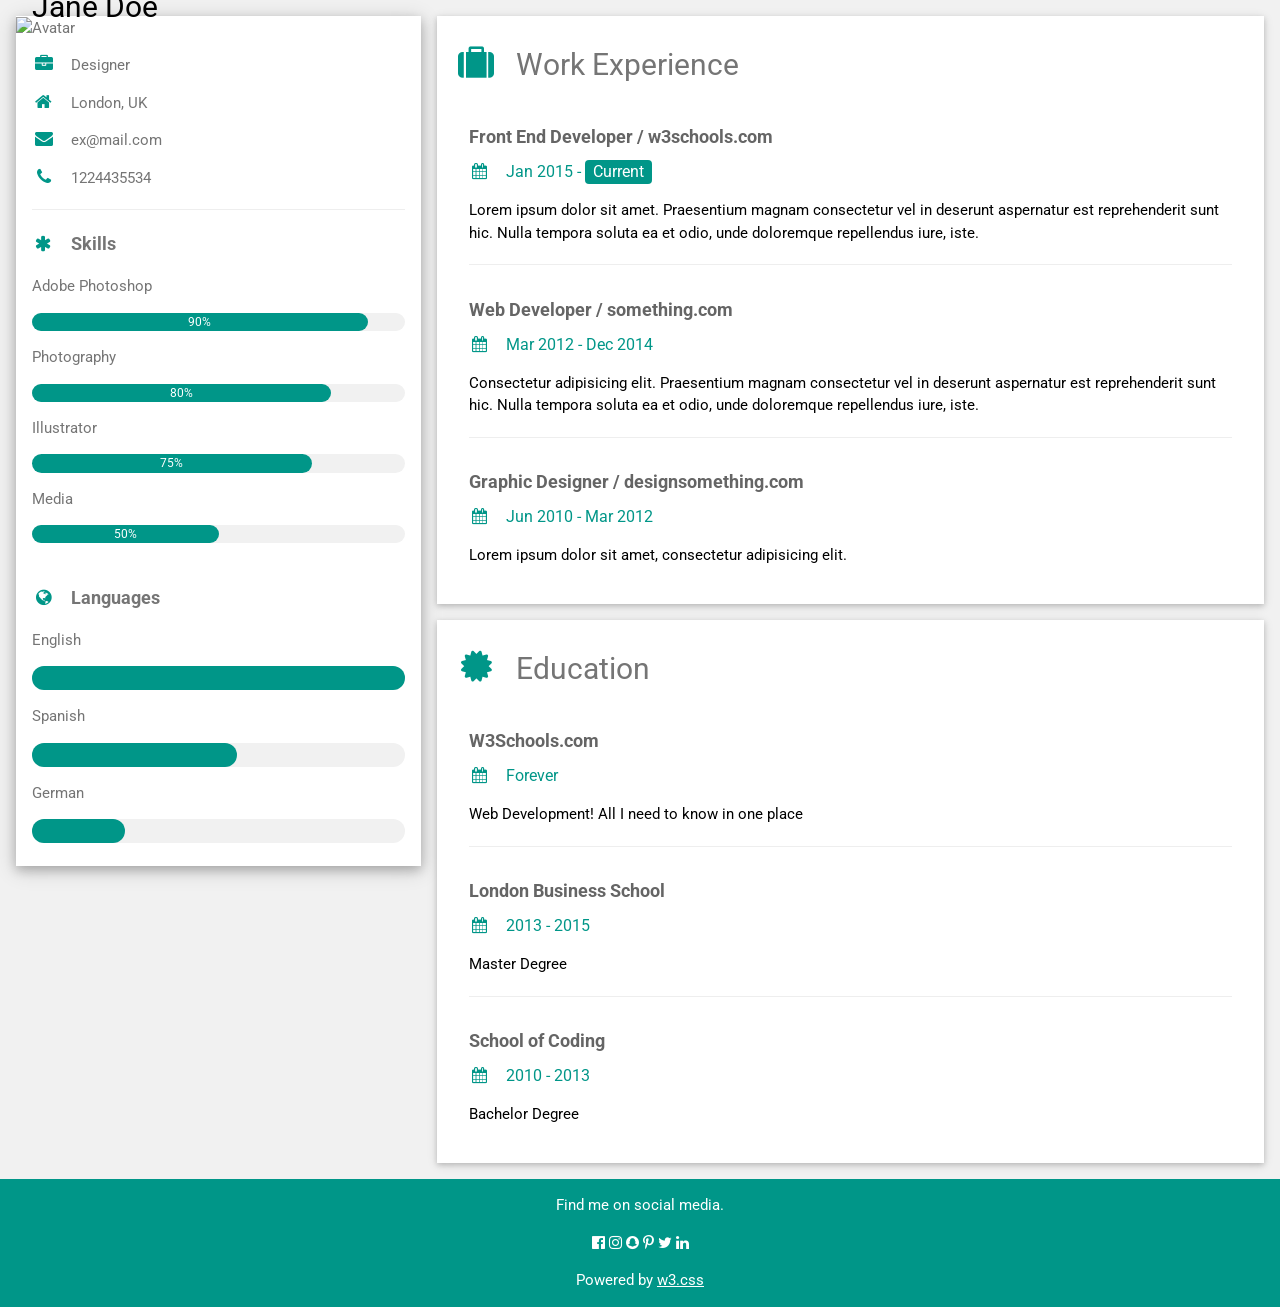
==== index.html @ cd801c93 "init version" ====
<!DOCTYPE html>
<html>
<title>W3.CSS Template</title>
<meta charset="UTF-8">
<meta name="viewport" content="width=device-width, initial-scale=1">
<link rel="stylesheet" href="https://www.w3schools.com/w3css/4/w3.css">
<link rel='stylesheet' href='https://fonts.googleapis.com/css?family=Roboto'>
<link rel="stylesheet" href="https://cdnjs.cloudflare.com/ajax/libs/font-awesome/4.7.0/css/font-awesome.min.css">
<style>
html,body,h1,h2,h3,h4,h5,h6 {font-family: "Roboto", sans-serif}
</style>
<body class="w3-light-grey">

<!-- Page Container -->
<div class="w3-content w3-margin-top" style="max-width:1400px;">

  <!-- The Grid -->
  <div class="w3-row-padding">
  
    <!-- Left Column -->
    <div class="w3-third">
    
      <div class="w3-white w3-text-grey w3-card-4">
        <div class="w3-display-container">
          <img src="/w3images/avatar_hat.jpg" style="width:100%" alt="Avatar">
          <div class="w3-display-bottomleft w3-container w3-text-black">
            <h2>Jane Doe</h2>
          </div>
        </div>
        <div class="w3-container">
          <p><i class="fa fa-briefcase fa-fw w3-margin-right w3-large w3-text-teal"></i>Designer</p>
          <p><i class="fa fa-home fa-fw w3-margin-right w3-large w3-text-teal"></i>London, UK</p>
          <p><i class="fa fa-envelope fa-fw w3-margin-right w3-large w3-text-teal"></i>ex@mail.com</p>
          <p><i class="fa fa-phone fa-fw w3-margin-right w3-large w3-text-teal"></i>1224435534</p>
          <hr>

          <p class="w3-large"><b><i class="fa fa-asterisk fa-fw w3-margin-right w3-text-teal"></i>Skills</b></p>
          <p>Adobe Photoshop</p>
          <div class="w3-light-grey w3-round-xlarge w3-small">
            <div class="w3-container w3-center w3-round-xlarge w3-teal" style="width:90%">90%</div>
          </div>
          <p>Photography</p>
          <div class="w3-light-grey w3-round-xlarge w3-small">
            <div class="w3-container w3-center w3-round-xlarge w3-teal" style="width:80%">
              <div class="w3-center w3-text-white">80%</div>
            </div>
          </div>
          <p>Illustrator</p>
          <div class="w3-light-grey w3-round-xlarge w3-small">
            <div class="w3-container w3-center w3-round-xlarge w3-teal" style="width:75%">75%</div>
          </div>
          <p>Media</p>
          <div class="w3-light-grey w3-round-xlarge w3-small">
            <div class="w3-container w3-center w3-round-xlarge w3-teal" style="width:50%">50%</div>
          </div>
          <br>

          <p class="w3-large w3-text-theme"><b><i class="fa fa-globe fa-fw w3-margin-right w3-text-teal"></i>Languages</b></p>
          <p>English</p>
          <div class="w3-light-grey w3-round-xlarge">
            <div class="w3-round-xlarge w3-teal" style="height:24px;width:100%"></div>
          </div>
          <p>Spanish</p>
          <div class="w3-light-grey w3-round-xlarge">
            <div class="w3-round-xlarge w3-teal" style="height:24px;width:55%"></div>
          </div>
          <p>German</p>
          <div class="w3-light-grey w3-round-xlarge">
            <div class="w3-round-xlarge w3-teal" style="height:24px;width:25%"></div>
          </div>
          <br>
        </div>
      </div><br>

    <!-- End Left Column -->
    </div>

    <!-- Right Column -->
    <div class="w3-twothird">
    
      <div class="w3-container w3-card w3-white w3-margin-bottom">
        <h2 class="w3-text-grey w3-padding-16"><i class="fa fa-suitcase fa-fw w3-margin-right w3-xxlarge w3-text-teal"></i>Work Experience</h2>
        <div class="w3-container">
          <h5 class="w3-opacity"><b>Front End Developer / w3schools.com</b></h5>
          <h6 class="w3-text-teal"><i class="fa fa-calendar fa-fw w3-margin-right"></i>Jan 2015 - <span class="w3-tag w3-teal w3-round">Current</span></h6>
          <p>Lorem ipsum dolor sit amet. Praesentium magnam consectetur vel in deserunt aspernatur est reprehenderit sunt hic. Nulla tempora soluta ea et odio, unde doloremque repellendus iure, iste.</p>
          <hr>
        </div>
        <div class="w3-container">
          <h5 class="w3-opacity"><b>Web Developer / something.com</b></h5>
          <h6 class="w3-text-teal"><i class="fa fa-calendar fa-fw w3-margin-right"></i>Mar 2012 - Dec 2014</h6>
          <p>Consectetur adipisicing elit. Praesentium magnam consectetur vel in deserunt aspernatur est reprehenderit sunt hic. Nulla tempora soluta ea et odio, unde doloremque repellendus iure, iste.</p>
          <hr>
        </div>
        <div class="w3-container">
          <h5 class="w3-opacity"><b>Graphic Designer / designsomething.com</b></h5>
          <h6 class="w3-text-teal"><i class="fa fa-calendar fa-fw w3-margin-right"></i>Jun 2010 - Mar 2012</h6>
          <p>Lorem ipsum dolor sit amet, consectetur adipisicing elit. </p><br>
        </div>
      </div>

      <div class="w3-container w3-card w3-white">
        <h2 class="w3-text-grey w3-padding-16"><i class="fa fa-certificate fa-fw w3-margin-right w3-xxlarge w3-text-teal"></i>Education</h2>
        <div class="w3-container">
          <h5 class="w3-opacity"><b>W3Schools.com</b></h5>
          <h6 class="w3-text-teal"><i class="fa fa-calendar fa-fw w3-margin-right"></i>Forever</h6>
          <p>Web Development! All I need to know in one place</p>
          <hr>
        </div>
        <div class="w3-container">
          <h5 class="w3-opacity"><b>London Business School</b></h5>
          <h6 class="w3-text-teal"><i class="fa fa-calendar fa-fw w3-margin-right"></i>2013 - 2015</h6>
          <p>Master Degree</p>
          <hr>
        </div>
        <div class="w3-container">
          <h5 class="w3-opacity"><b>School of Coding</b></h5>
          <h6 class="w3-text-teal"><i class="fa fa-calendar fa-fw w3-margin-right"></i>2010 - 2013</h6>
          <p>Bachelor Degree</p><br>
        </div>
      </div>

    <!-- End Right Column -->
    </div>
    
  <!-- End Grid -->
  </div>
  
  <!-- End Page Container -->
</div>

<footer class="w3-container w3-teal w3-center w3-margin-top">
  <p>Find me on social media.</p>
  <i class="fa fa-facebook-official w3-hover-opacity"></i>
  <i class="fa fa-instagram w3-hover-opacity"></i>
  <i class="fa fa-snapchat w3-hover-opacity"></i>
  <i class="fa fa-pinterest-p w3-hover-opacity"></i>
  <i class="fa fa-twitter w3-hover-opacity"></i>
  <i class="fa fa-linkedin w3-hover-opacity"></i>
  <p>Powered by <a href="https://www.w3schools.com/w3css/default.asp" target="_blank">w3.css</a></p>
</footer>

</body>
</html>
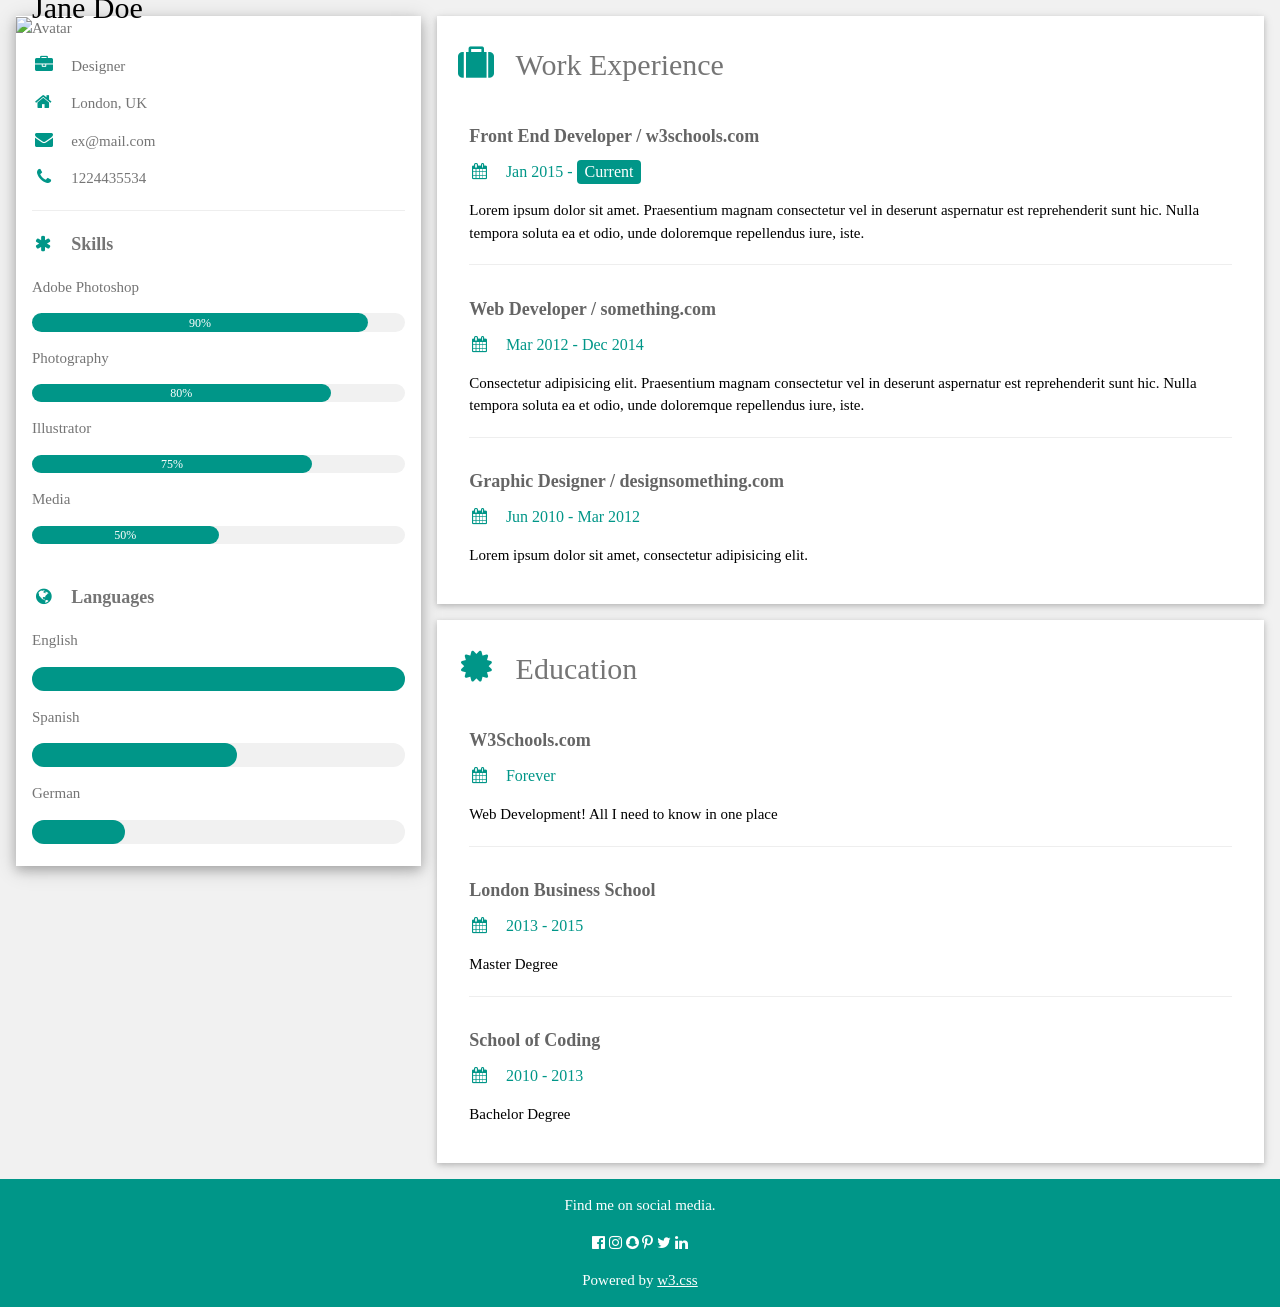
==== commit 54983c81: "font changes" ====
--- a/index.html
+++ b/index.html
@@ -8,7 +8,7 @@
 <link rel='stylesheet' href='https://fonts.googleapis.com/css?family=Roboto'>
 <link rel="stylesheet" href="https://cdnjs.cloudflare.com/ajax/libs/font-awesome/4.7.0/css/font-awesome.min.css">
 <style>
-html,body,h1,h2,h3,h4,h5,h6 {font-family: "Roboto", sans-serif}
+html,body,h1,h2,h3,h4,h5,h6 {font-family: Cambria, Cochin, Georgia, Times, 'Times New Roman', serif}
 </style>
 <body class="w3-light-grey">
 
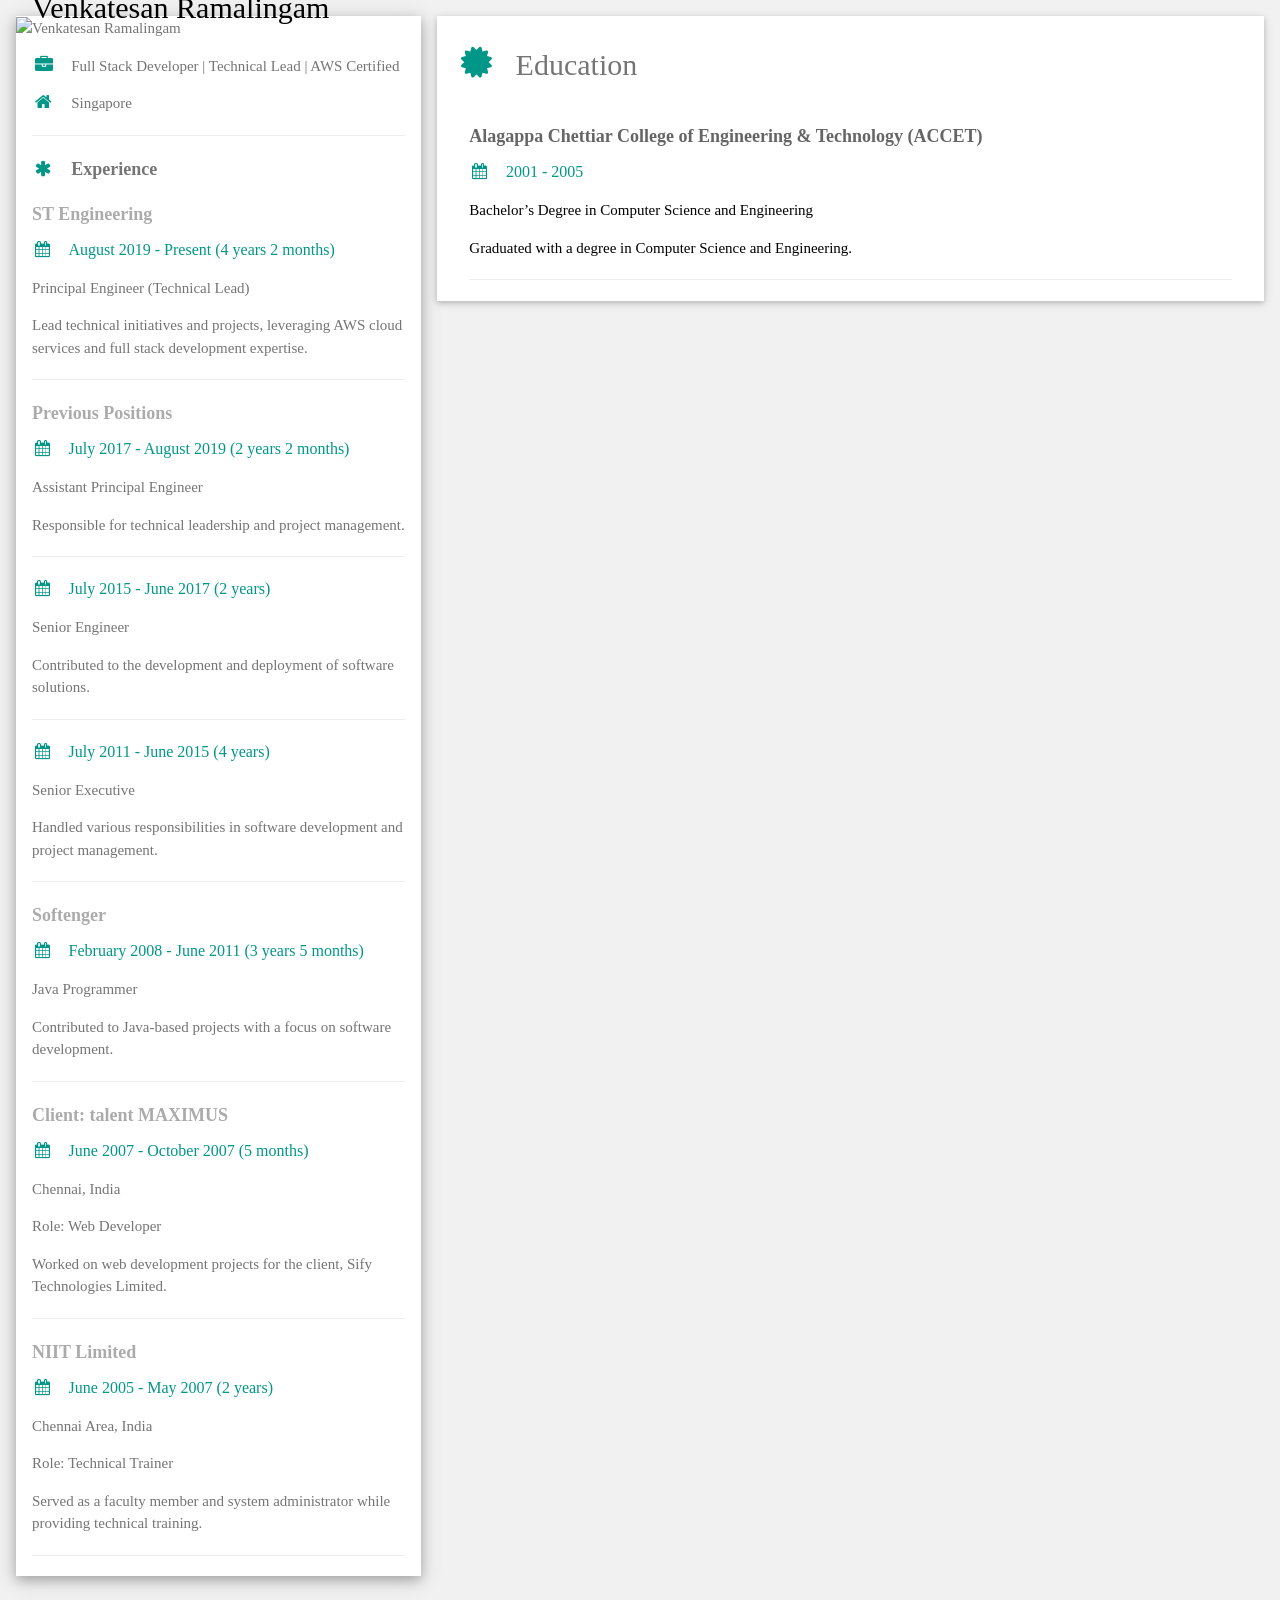
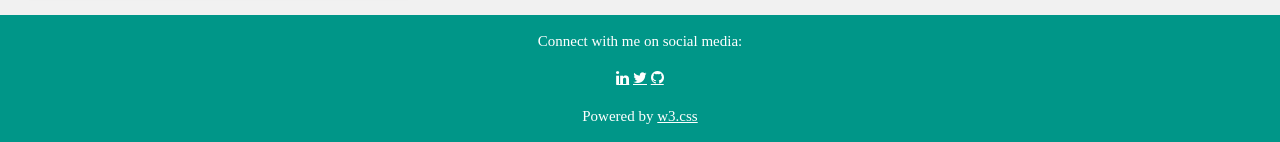
==== commit d53f4021: "Update index.html" ====
--- a/index.html
+++ b/index.html
@@ -1,7 +1,6 @@
-
 <!DOCTYPE html>
 <html>
-<title>W3.CSS Template</title>
+<title>Venkatesan Ramalingam - Full Stack Developer</title>
 <meta charset="UTF-8">
 <meta name="viewport" content="width=device-width, initial-scale=1">
 <link rel="stylesheet" href="https://www.w3schools.com/w3css/4/w3.css">
@@ -18,107 +17,87 @@
   <!-- The Grid -->
   <div class="w3-row-padding">
   
-    <!-- Left Column -->
+    <!-- Left Column (Sidebar) -->
     <div class="w3-third">
     
       <div class="w3-white w3-text-grey w3-card-4">
         <div class="w3-display-container">
-          <img src="/w3images/avatar_hat.jpg" style="width:100%" alt="Avatar">
+          <img src="your-profile-image.jpg" style="width:100%" alt="Venkatesan Ramalingam">
           <div class="w3-display-bottomleft w3-container w3-text-black">
-            <h2>Jane Doe</h2>
+            <h2>Venkatesan Ramalingam</h2>
           </div>
         </div>
         <div class="w3-container">
-          <p><i class="fa fa-briefcase fa-fw w3-margin-right w3-large w3-text-teal"></i>Designer</p>
-          <p><i class="fa fa-home fa-fw w3-margin-right w3-large w3-text-teal"></i>London, UK</p>
-          <p><i class="fa fa-envelope fa-fw w3-margin-right w3-large w3-text-teal"></i>ex@mail.com</p>
-          <p><i class="fa fa-phone fa-fw w3-margin-right w3-large w3-text-teal"></i>1224435534</p>
+          <p><i class="fa fa-briefcase fa-fw w3-margin-right w3-large w3-text-teal"></i>Full Stack Developer | Technical Lead | AWS Certified</p>
+          <p><i class="fa fa-home fa-fw w3-margin-right w3-large w3-text-teal"></i>Singapore</p>
           <hr>
 
-          <p class="w3-large"><b><i class="fa fa-asterisk fa-fw w3-margin-right w3-text-teal"></i>Skills</b></p>
-          <p>Adobe Photoshop</p>
-          <div class="w3-light-grey w3-round-xlarge w3-small">
-            <div class="w3-container w3-center w3-round-xlarge w3-teal" style="width:90%">90%</div>
-          </div>
-          <p>Photography</p>
-          <div class="w3-light-grey w3-round-xlarge w3-small">
-            <div class="w3-container w3-center w3-round-xlarge w3-teal" style="width:80%">
-              <div class="w3-center w3-text-white">80%</div>
-            </div>
-          </div>
-          <p>Illustrator</p>
-          <div class="w3-light-grey w3-round-xlarge w3-small">
-            <div class="w3-container w3-center w3-round-xlarge w3-teal" style="width:75%">75%</div>
-          </div>
-          <p>Media</p>
-          <div class="w3-light-grey w3-round-xlarge w3-small">
-            <div class="w3-container w3-center w3-round-xlarge w3-teal" style="width:50%">50%</div>
-          </div>
-          <br>
-
-          <p class="w3-large w3-text-theme"><b><i class="fa fa-globe fa-fw w3-margin-right w3-text-teal"></i>Languages</b></p>
-          <p>English</p>
-          <div class="w3-light-grey w3-round-xlarge">
-            <div class="w3-round-xlarge w3-teal" style="height:24px;width:100%"></div>
-          </div>
-          <p>Spanish</p>
-          <div class="w3-light-grey w3-round-xlarge">
-            <div class="w3-round-xlarge w3-teal" style="height:24px;width:55%"></div>
-          </div>
-          <p>German</p>
-          <div class="w3-light-grey w3-round-xlarge">
-            <div class="w3-round-xlarge w3-teal" style="height:24px;width:25%"></div>
-          </div>
-          <br>
+          <p class="w3-large"><b><i class="fa fa-asterisk fa-fw w3-margin-right w3-text-teal"></i>Experience</b></p>
+          
+          <!-- ST Engineering -->
+          <h5 class="w3-opacity"><b>ST Engineering</b></h5>
+          <h6 class="w3-text-teal"><i class="fa fa-calendar fa-fw w3-margin-right"></i>August 2019 - Present (4 years 2 months)</h6>
+          <p>Principal Engineer (Technical Lead)</p>
+          <p>Lead technical initiatives and projects, leveraging AWS cloud services and full stack development expertise.</p>
+          <hr>
+          
+          <!-- Previous Positions -->
+          <h5 class="w3-opacity"><b>Previous Positions</b></h5>
+          <h6 class="w3-text-teal"><i class="fa fa-calendar fa-fw w3-margin-right"></i>July 2017 - August 2019 (2 years 2 months)</h6>
+          <p>Assistant Principal Engineer</p>
+          <p>Responsible for technical leadership and project management.</p>
+          <hr>
+          <h6 class="w3-text-teal"><i class="fa fa-calendar fa-fw w3-margin-right"></i>July 2015 - June 2017 (2 years)</h6>
+          <p>Senior Engineer</p>
+          <p>Contributed to the development and deployment of software solutions.</p>
+          <hr>
+          <h6 class="w3-text-teal"><i class="fa fa-calendar fa-fw w3-margin-right"></i>July 2011 - June 2015 (4 years)</h6>
+          <p>Senior Executive</p>
+          <p>Handled various responsibilities in software development and project management.</p>
+          <hr>
+          <!-- Add more work experiences as needed -->
+          
+          <!-- Softenger -->
+          <h5 class="w3-opacity"><b>Softenger</b></h5>
+          <h6 class="w3-text-teal"><i class="fa fa-calendar fa-fw w3-margin-right"></i>February 2008 - June 2011 (3 years 5 months)</h6>
+          <p>Java Programmer</p>
+          <p>Contributed to Java-based projects with a focus on software development.</p>
+          <hr>
+          
+          <!-- Client: talent MAXIMUS -->
+          <h5 class="w3-opacity"><b>Client: talent MAXIMUS</b></h5>
+          <h6 class="w3-text-teal"><i class="fa fa-calendar fa-fw w3-margin-right"></i>June 2007 - October 2007 (5 months)</h6>
+          <p>Chennai, India</p>
+          <p>Role: Web Developer</p>
+          <p>Worked on web development projects for the client, Sify Technologies Limited.</p>
+          <hr>
+          
+          <!-- NIIT Limited -->
+          <h5 class="w3-opacity"><b>NIIT Limited</b></h5>
+          <h6 class="w3-text-teal"><i class="fa fa-calendar fa-fw w3-margin-right"></i>June 2005 - May 2007 (2 years)</h6>
+          <p>Chennai Area, India</p>
+          <p>Role: Technical Trainer</p>
+          <p>Served as a faculty member and system administrator while providing technical training.</p>
+          <hr>
         </div>
       </div><br>
 
-    <!-- End Left Column -->
+    <!-- End Left Column (Sidebar) -->
     </div>
 
     <!-- Right Column -->
     <div class="w3-twothird">
     
       <div class="w3-container w3-card w3-white w3-margin-bottom">
-        <h2 class="w3-text-grey w3-padding-16"><i class="fa fa-suitcase fa-fw w3-margin-right w3-xxlarge w3-text-teal"></i>Work Experience</h2>
+        <h2 class="w3-text-grey w3-padding-16"><i class="fa fa-certificate fa-fw w3-margin-right w3-xxlarge w3-text-teal"></i>Education</h2>
         <div class="w3-container">
-          <h5 class="w3-opacity"><b>Front End Developer / w3schools.com</b></h5>
-          <h6 class="w3-text-teal"><i class="fa fa-calendar fa-fw w3-margin-right"></i>Jan 2015 - <span class="w3-tag w3-teal w3-round">Current</span></h6>
-          <p>Lorem ipsum dolor sit amet. Praesentium magnam consectetur vel in deserunt aspernatur est reprehenderit sunt hic. Nulla tempora soluta ea et odio, unde doloremque repellendus iure, iste.</p>
+          <h5 class="w3-opacity"><b>Alagappa Chettiar College of Engineering & Technology (ACCET)</b></h5>
+          <h6 class="w3-text-teal"><i class="fa fa-calendar fa-fw w3-margin-right"></i>2001 - 2005</h6>
+          <p>Bachelor’s Degree in Computer Science and Engineering</p>
+          <p>Graduated with a degree in Computer Science and Engineering.</p>
           <hr>
         </div>
-        <div class="w3-container">
-          <h5 class="w3-opacity"><b>Web Developer / something.com</b></h5>
-          <h6 class="w3-text-teal"><i class="fa fa-calendar fa-fw w3-margin-right"></i>Mar 2012 - Dec 2014</h6>
-          <p>Consectetur adipisicing elit. Praesentium magnam consectetur vel in deserunt aspernatur est reprehenderit sunt hic. Nulla tempora soluta ea et odio, unde doloremque repellendus iure, iste.</p>
-          <hr>
-        </div>
-        <div class="w3-container">
-          <h5 class="w3-opacity"><b>Graphic Designer / designsomething.com</b></h5>
-          <h6 class="w3-text-teal"><i class="fa fa-calendar fa-fw w3-margin-right"></i>Jun 2010 - Mar 2012</h6>
-          <p>Lorem ipsum dolor sit amet, consectetur adipisicing elit. </p><br>
-        </div>
-      </div>
-
-      <div class="w3-container w3-card w3-white">
-        <h2 class="w3-text-grey w3-padding-16"><i class="fa fa-certificate fa-fw w3-margin-right w3-xxlarge w3-text-teal"></i>Education</h2>
-        <div class="w3-container">
-          <h5 class="w3-opacity"><b>W3Schools.com</b></h5>
-          <h6 class="w3-text-teal"><i class="fa fa-calendar fa-fw w3-margin-right"></i>Forever</h6>
-          <p>Web Development! All I need to know in one place</p>
-          <hr>
-        </div>
-        <div class="w3-container">
-          <h5 class="w3-opacity"><b>London Business School</b></h5>
-          <h6 class="w3-text-teal"><i class="fa fa-calendar fa-fw w3-margin-right"></i>2013 - 2015</h6>
-          <p>Master Degree</p>
-          <hr>
-        </div>
-        <div class="w3-container">
-          <h5 class="w3-opacity"><b>School of Coding</b></h5>
-          <h6 class="w3-text-teal"><i class="fa fa-calendar fa-fw w3-margin-right"></i>2010 - 2013</h6>
-          <p>Bachelor Degree</p><br>
-        </div>
+        <!-- Add more education details as needed -->
       </div>
 
     <!-- End Right Column -->
@@ -131,15 +110,12 @@
 </div>
 
 <footer class="w3-container w3-teal w3-center w3-margin-top">
-  <p>Find me on social media.</p>
-  <i class="fa fa-facebook-official w3-hover-opacity"></i>
-  <i class="fa fa-instagram w3-hover-opacity"></i>
-  <i class="fa fa-snapchat w3-hover-opacity"></i>
-  <i class="fa fa-pinterest-p w3-hover-opacity"></i>
-  <i class="fa fa-twitter w3-hover-opacity"></i>
-  <i class="fa fa-linkedin w3-hover-opacity"></i>
+  <p>Connect with me on social media:</p>
+  <a href="#" class="fa fa-linkedin w3-hover-opacity"></a>
+  <a href="#" class="fa fa-twitter w3-hover-opacity"></a>
+  <a href="#" class="fa fa-github w3-hover-opacity"></a>
   <p>Powered by <a href="https://www.w3schools.com/w3css/default.asp" target="_blank">w3.css</a></p>
 </footer>
 
 </body>
-</html>+</html>
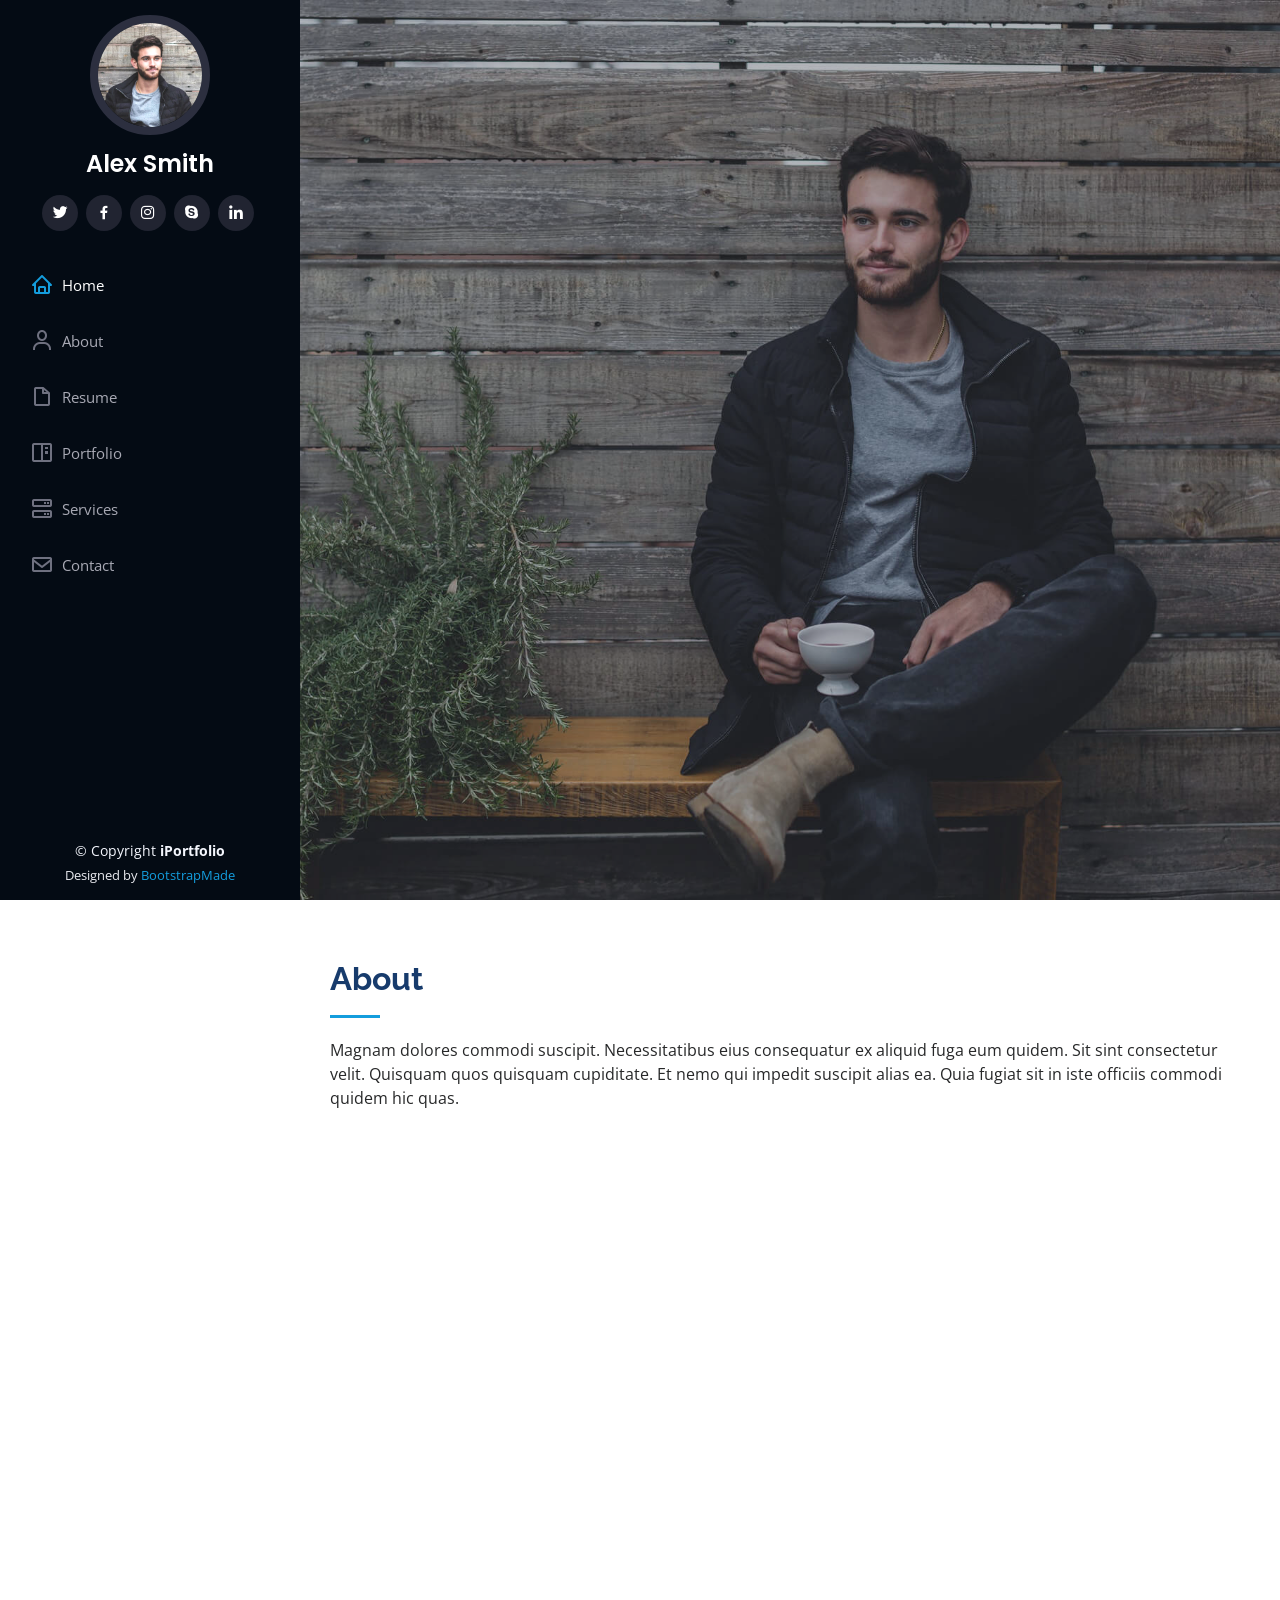
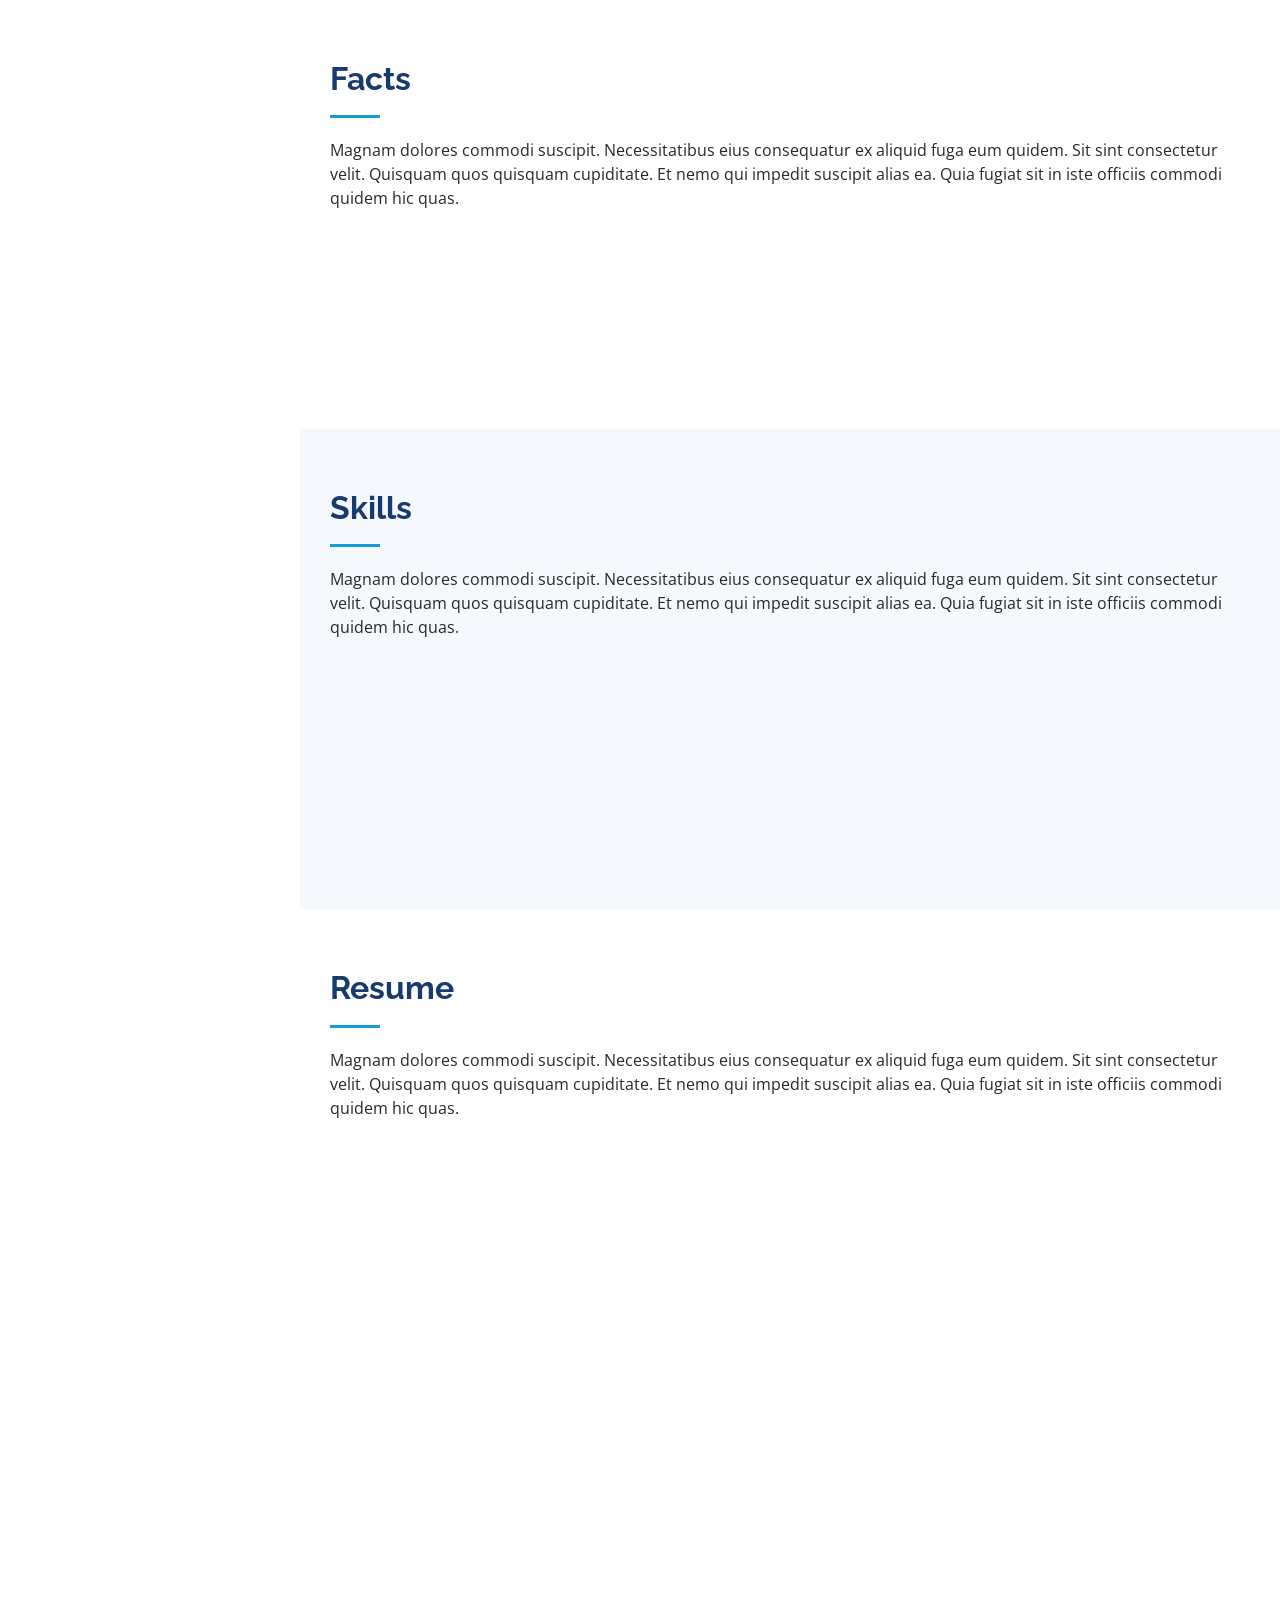
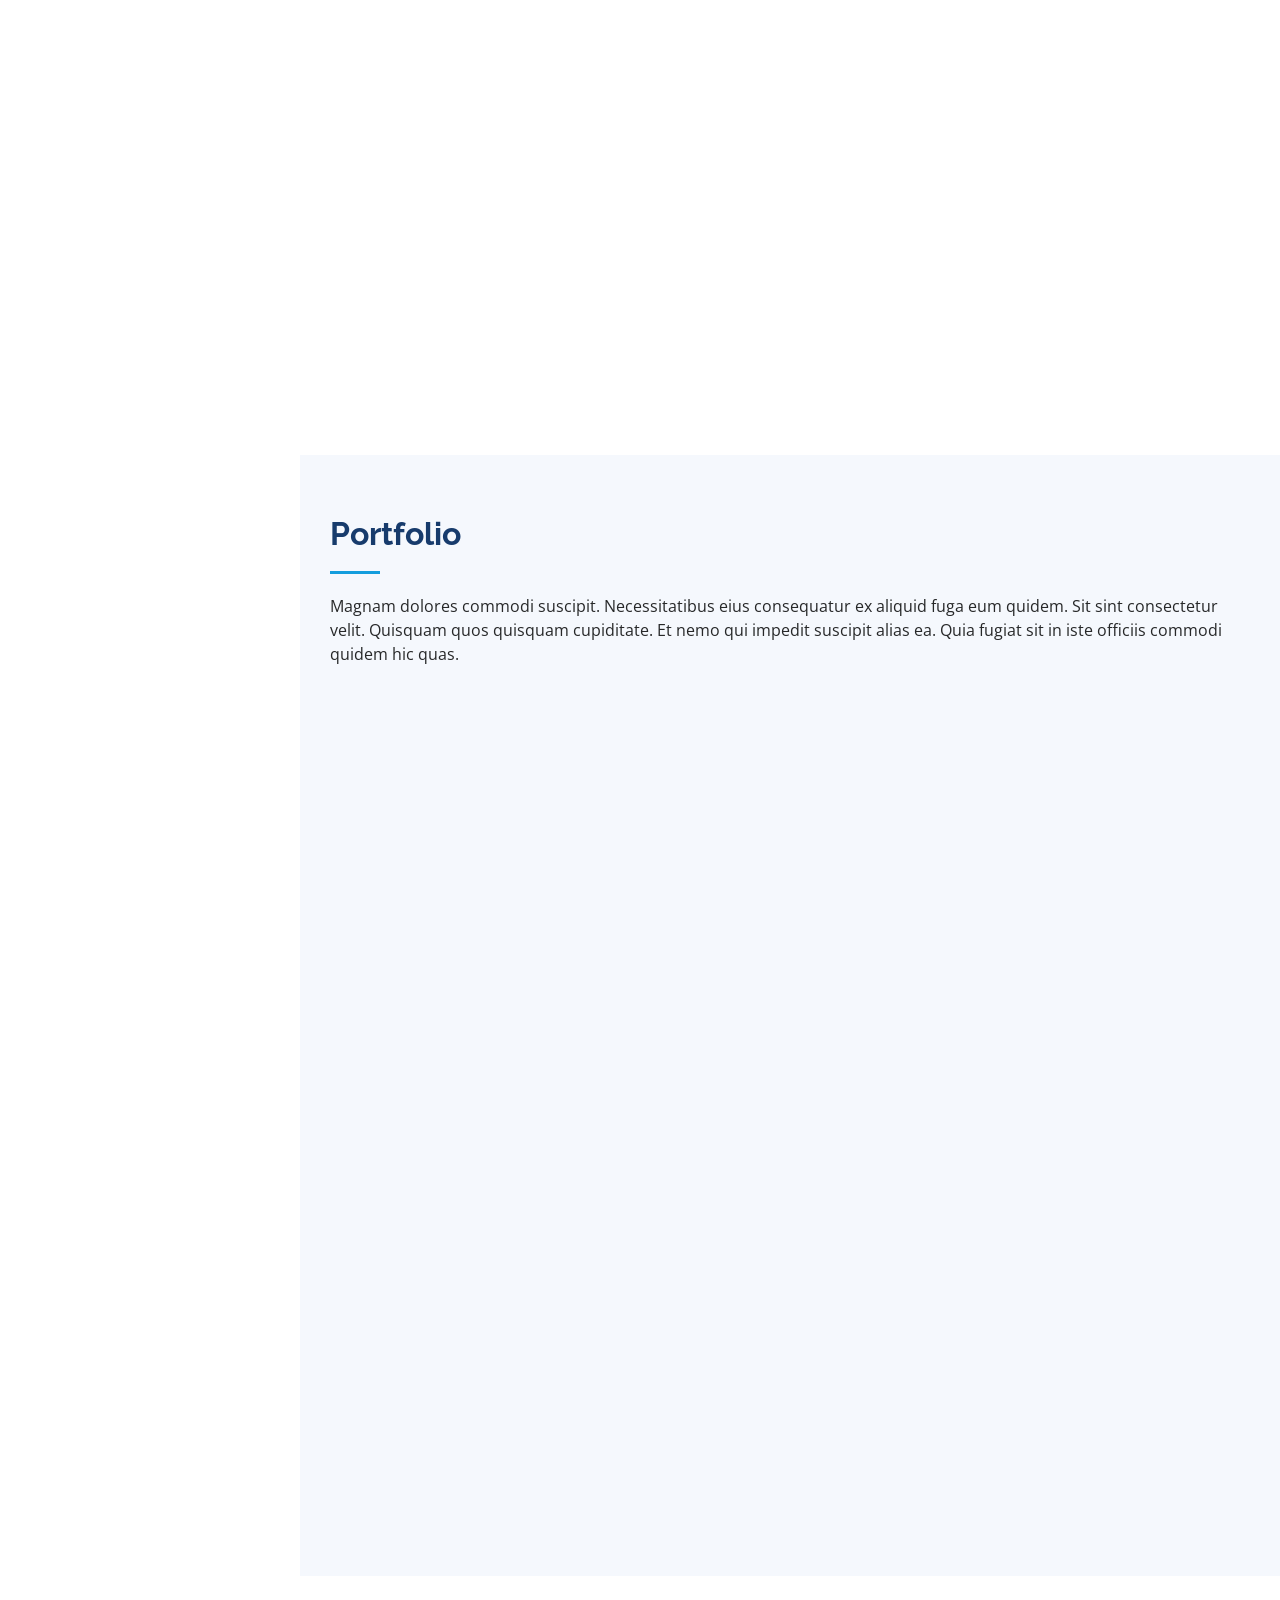
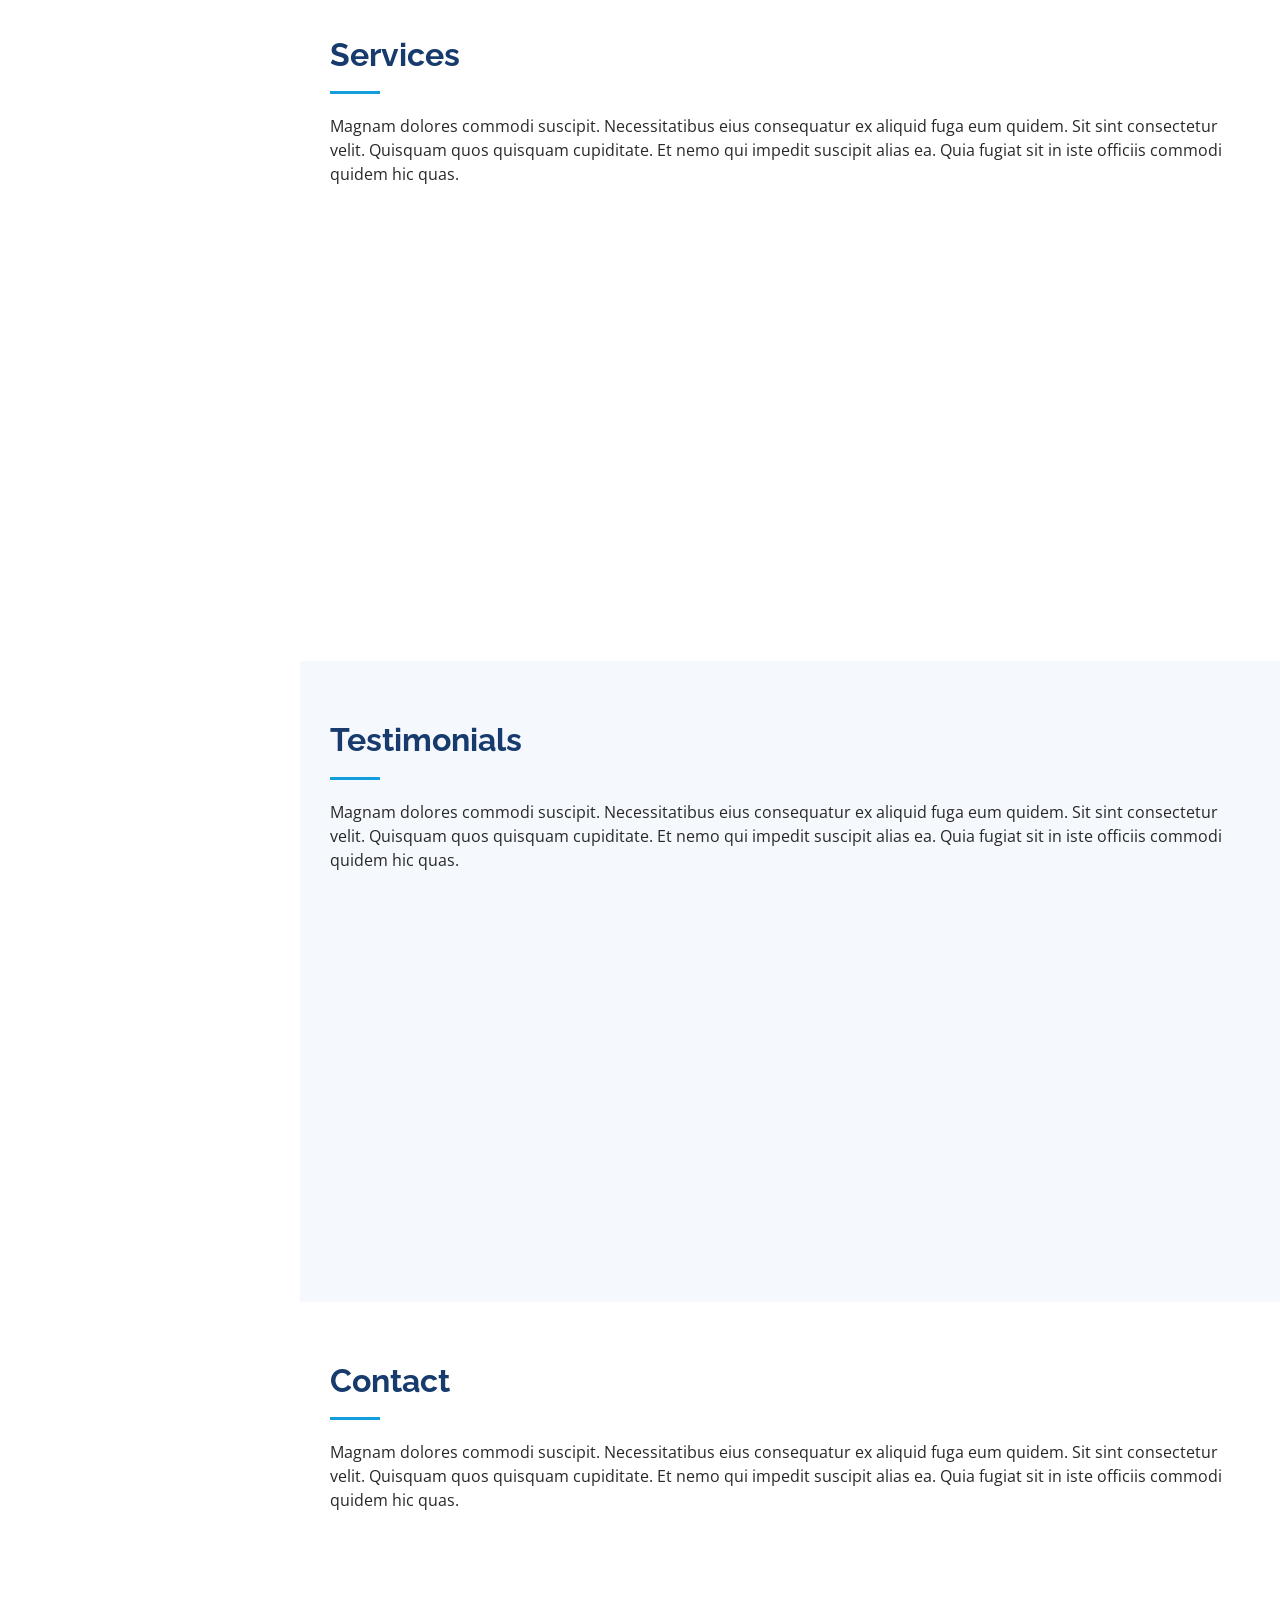
==== commit 56471e75: "20230916182139" ====
--- a/index.html
+++ b/index.html
@@ -1,121 +1,662 @@
 <!DOCTYPE html>
-<html>
-<title>Venkatesan Ramalingam - Full Stack Developer</title>
-<meta charset="UTF-8">
-<meta name="viewport" content="width=device-width, initial-scale=1">
-<link rel="stylesheet" href="https://www.w3schools.com/w3css/4/w3.css">
-<link rel='stylesheet' href='https://fonts.googleapis.com/css?family=Roboto'>
-<link rel="stylesheet" href="https://cdnjs.cloudflare.com/ajax/libs/font-awesome/4.7.0/css/font-awesome.min.css">
-<style>
-html,body,h1,h2,h3,h4,h5,h6 {font-family: Cambria, Cochin, Georgia, Times, 'Times New Roman', serif}
-</style>
-<body class="w3-light-grey">
-
-<!-- Page Container -->
-<div class="w3-content w3-margin-top" style="max-width:1400px;">
-
-  <!-- The Grid -->
-  <div class="w3-row-padding">
-  
-    <!-- Left Column (Sidebar) -->
-    <div class="w3-third">
-    
-      <div class="w3-white w3-text-grey w3-card-4">
-        <div class="w3-display-container">
-          <img src="your-profile-image.jpg" style="width:100%" alt="Venkatesan Ramalingam">
-          <div class="w3-display-bottomleft w3-container w3-text-black">
-            <h2>Venkatesan Ramalingam</h2>
-          </div>
-        </div>
-        <div class="w3-container">
-          <p><i class="fa fa-briefcase fa-fw w3-margin-right w3-large w3-text-teal"></i>Full Stack Developer | Technical Lead | AWS Certified</p>
-          <p><i class="fa fa-home fa-fw w3-margin-right w3-large w3-text-teal"></i>Singapore</p>
-          <hr>
-
-          <p class="w3-large"><b><i class="fa fa-asterisk fa-fw w3-margin-right w3-text-teal"></i>Experience</b></p>
-          
-          <!-- ST Engineering -->
-          <h5 class="w3-opacity"><b>ST Engineering</b></h5>
-          <h6 class="w3-text-teal"><i class="fa fa-calendar fa-fw w3-margin-right"></i>August 2019 - Present (4 years 2 months)</h6>
-          <p>Principal Engineer (Technical Lead)</p>
-          <p>Lead technical initiatives and projects, leveraging AWS cloud services and full stack development expertise.</p>
-          <hr>
-          
-          <!-- Previous Positions -->
-          <h5 class="w3-opacity"><b>Previous Positions</b></h5>
-          <h6 class="w3-text-teal"><i class="fa fa-calendar fa-fw w3-margin-right"></i>July 2017 - August 2019 (2 years 2 months)</h6>
-          <p>Assistant Principal Engineer</p>
-          <p>Responsible for technical leadership and project management.</p>
-          <hr>
-          <h6 class="w3-text-teal"><i class="fa fa-calendar fa-fw w3-margin-right"></i>July 2015 - June 2017 (2 years)</h6>
-          <p>Senior Engineer</p>
-          <p>Contributed to the development and deployment of software solutions.</p>
-          <hr>
-          <h6 class="w3-text-teal"><i class="fa fa-calendar fa-fw w3-margin-right"></i>July 2011 - June 2015 (4 years)</h6>
-          <p>Senior Executive</p>
-          <p>Handled various responsibilities in software development and project management.</p>
-          <hr>
-          <!-- Add more work experiences as needed -->
-          
-          <!-- Softenger -->
-          <h5 class="w3-opacity"><b>Softenger</b></h5>
-          <h6 class="w3-text-teal"><i class="fa fa-calendar fa-fw w3-margin-right"></i>February 2008 - June 2011 (3 years 5 months)</h6>
-          <p>Java Programmer</p>
-          <p>Contributed to Java-based projects with a focus on software development.</p>
-          <hr>
-          
-          <!-- Client: talent MAXIMUS -->
-          <h5 class="w3-opacity"><b>Client: talent MAXIMUS</b></h5>
-          <h6 class="w3-text-teal"><i class="fa fa-calendar fa-fw w3-margin-right"></i>June 2007 - October 2007 (5 months)</h6>
-          <p>Chennai, India</p>
-          <p>Role: Web Developer</p>
-          <p>Worked on web development projects for the client, Sify Technologies Limited.</p>
-          <hr>
-          
-          <!-- NIIT Limited -->
-          <h5 class="w3-opacity"><b>NIIT Limited</b></h5>
-          <h6 class="w3-text-teal"><i class="fa fa-calendar fa-fw w3-margin-right"></i>June 2005 - May 2007 (2 years)</h6>
-          <p>Chennai Area, India</p>
-          <p>Role: Technical Trainer</p>
-          <p>Served as a faculty member and system administrator while providing technical training.</p>
-          <hr>
-        </div>
-      </div><br>
-
-    <!-- End Left Column (Sidebar) -->
+<html lang="en">
+
+<head>
+  <meta charset="utf-8">
+  <meta content="width=device-width, initial-scale=1.0" name="viewport">
+
+  <title>iPortfolio Bootstrap Template - Index</title>
+  <meta content="" name="description">
+  <meta content="" name="keywords">
+
+  <!-- Favicons -->
+  <link href="assets/img/favicon.png" rel="icon">
+  <link href="assets/img/apple-touch-icon.png" rel="apple-touch-icon">
+
+  <!-- Google Fonts -->
+  <link href="https://fonts.googleapis.com/css?family=Open+Sans:300,300i,400,400i,600,600i,700,700i|Raleway:300,300i,400,400i,500,500i,600,600i,700,700i|Poppins:300,300i,400,400i,500,500i,600,600i,700,700i" rel="stylesheet">
+
+  <!-- Vendor CSS Files -->
+  <link href="assets/vendor/aos/aos.css" rel="stylesheet">
+  <link href="assets/vendor/bootstrap/css/bootstrap.min.css" rel="stylesheet">
+  <link href="assets/vendor/bootstrap-icons/bootstrap-icons.css" rel="stylesheet">
+  <link href="assets/vendor/boxicons/css/boxicons.min.css" rel="stylesheet">
+  <link href="assets/vendor/glightbox/css/glightbox.min.css" rel="stylesheet">
+  <link href="assets/vendor/swiper/swiper-bundle.min.css" rel="stylesheet">
+
+  <!-- Template Main CSS File -->
+  <link href="assets/css/style.css" rel="stylesheet">
+
+  <!-- =======================================================
+  * Template Name: iPortfolio
+  * Updated: Jul 27 2023 with Bootstrap v5.3.1
+  * Template URL: https://bootstrapmade.com/iportfolio-bootstrap-portfolio-websites-template/
+  * Author: BootstrapMade.com
+  * License: https://bootstrapmade.com/license/
+  ======================================================== -->
+</head>
+
+<body>
+
+  <!-- ======= Mobile nav toggle button ======= -->
+  <i class="bi bi-list mobile-nav-toggle d-xl-none"></i>
+
+  <!-- ======= Header ======= -->
+  <header id="header">
+    <div class="d-flex flex-column">
+
+      <div class="profile">
+        <img src="assets/img/profile-img.jpg" alt="" class="img-fluid rounded-circle">
+        <h1 class="text-light"><a href="index.html">Alex Smith</a></h1>
+        <div class="social-links mt-3 text-center">
+          <a href="#" class="twitter"><i class="bx bxl-twitter"></i></a>
+          <a href="#" class="facebook"><i class="bx bxl-facebook"></i></a>
+          <a href="#" class="instagram"><i class="bx bxl-instagram"></i></a>
+          <a href="#" class="google-plus"><i class="bx bxl-skype"></i></a>
+          <a href="#" class="linkedin"><i class="bx bxl-linkedin"></i></a>
+        </div>
+      </div>
+
+      <nav id="navbar" class="nav-menu navbar">
+        <ul>
+          <li><a href="#hero" class="nav-link scrollto active"><i class="bx bx-home"></i> <span>Home</span></a></li>
+          <li><a href="#about" class="nav-link scrollto"><i class="bx bx-user"></i> <span>About</span></a></li>
+          <li><a href="#resume" class="nav-link scrollto"><i class="bx bx-file-blank"></i> <span>Resume</span></a></li>
+          <li><a href="#portfolio" class="nav-link scrollto"><i class="bx bx-book-content"></i> <span>Portfolio</span></a></li>
+          <li><a href="#services" class="nav-link scrollto"><i class="bx bx-server"></i> <span>Services</span></a></li>
+          <li><a href="#contact" class="nav-link scrollto"><i class="bx bx-envelope"></i> <span>Contact</span></a></li>
+        </ul>
+      </nav><!-- .nav-menu -->
     </div>
-
-    <!-- Right Column -->
-    <div class="w3-twothird">
-    
-      <div class="w3-container w3-card w3-white w3-margin-bottom">
-        <h2 class="w3-text-grey w3-padding-16"><i class="fa fa-certificate fa-fw w3-margin-right w3-xxlarge w3-text-teal"></i>Education</h2>
-        <div class="w3-container">
-          <h5 class="w3-opacity"><b>Alagappa Chettiar College of Engineering & Technology (ACCET)</b></h5>
-          <h6 class="w3-text-teal"><i class="fa fa-calendar fa-fw w3-margin-right"></i>2001 - 2005</h6>
-          <p>Bachelor’s Degree in Computer Science and Engineering</p>
-          <p>Graduated with a degree in Computer Science and Engineering.</p>
-          <hr>
-        </div>
-        <!-- Add more education details as needed -->
-      </div>
-
-    <!-- End Right Column -->
+  </header><!-- End Header -->
+
+  <!-- ======= Hero Section ======= -->
+  <section id="hero" class="d-flex flex-column justify-content-center align-items-center">
+    <div class="hero-container" data-aos="fade-in">
+      <h1>Alex Smith</h1>
+      <p>I'm <span class="typed" data-typed-items="Designer, Developer, Freelancer, Photographer"></span></p>
     </div>
-    
-  <!-- End Grid -->
-  </div>
-  
-  <!-- End Page Container -->
-</div>
-
-<footer class="w3-container w3-teal w3-center w3-margin-top">
-  <p>Connect with me on social media:</p>
-  <a href="#" class="fa fa-linkedin w3-hover-opacity"></a>
-  <a href="#" class="fa fa-twitter w3-hover-opacity"></a>
-  <a href="#" class="fa fa-github w3-hover-opacity"></a>
-  <p>Powered by <a href="https://www.w3schools.com/w3css/default.asp" target="_blank">w3.css</a></p>
-</footer>
+  </section><!-- End Hero -->
+
+  <main id="main">
+
+    <!-- ======= About Section ======= -->
+    <section id="about" class="about">
+      <div class="container">
+
+        <div class="section-title">
+          <h2>About</h2>
+          <p>Magnam dolores commodi suscipit. Necessitatibus eius consequatur ex aliquid fuga eum quidem. Sit sint consectetur velit. Quisquam quos quisquam cupiditate. Et nemo qui impedit suscipit alias ea. Quia fugiat sit in iste officiis commodi quidem hic quas.</p>
+        </div>
+
+        <div class="row">
+          <div class="col-lg-4" data-aos="fade-right">
+            <img src="assets/img/profile-img.jpg" class="img-fluid" alt="">
+          </div>
+          <div class="col-lg-8 pt-4 pt-lg-0 content" data-aos="fade-left">
+            <h3>UI/UX Designer &amp; Web Developer.</h3>
+            <p class="fst-italic">
+              Lorem ipsum dolor sit amet, consectetur adipiscing elit, sed do eiusmod tempor incididunt ut labore et dolore
+              magna aliqua.
+            </p>
+            <div class="row">
+              <div class="col-lg-6">
+                <ul>
+                  <li><i class="bi bi-chevron-right"></i> <strong>Birthday:</strong> <span>1 May 1995</span></li>
+                  <li><i class="bi bi-chevron-right"></i> <strong>Website:</strong> <span>www.example.com</span></li>
+                  <li><i class="bi bi-chevron-right"></i> <strong>Phone:</strong> <span>+123 456 7890</span></li>
+                  <li><i class="bi bi-chevron-right"></i> <strong>City:</strong> <span>New York, USA</span></li>
+                </ul>
+              </div>
+              <div class="col-lg-6">
+                <ul>
+                  <li><i class="bi bi-chevron-right"></i> <strong>Age:</strong> <span>30</span></li>
+                  <li><i class="bi bi-chevron-right"></i> <strong>Degree:</strong> <span>Master</span></li>
+                  <li><i class="bi bi-chevron-right"></i> <strong>PhEmailone:</strong> <span>email@example.com</span></li>
+                  <li><i class="bi bi-chevron-right"></i> <strong>Freelance:</strong> <span>Available</span></li>
+                </ul>
+              </div>
+            </div>
+            <p>
+              Officiis eligendi itaque labore et dolorum mollitia officiis optio vero. Quisquam sunt adipisci omnis et ut. Nulla accusantium dolor incidunt officia tempore. Et eius omnis.
+              Cupiditate ut dicta maxime officiis quidem quia. Sed et consectetur qui quia repellendus itaque neque. Aliquid amet quidem ut quaerat cupiditate. Ab et eum qui repellendus omnis culpa magni laudantium dolores.
+            </p>
+          </div>
+        </div>
+
+      </div>
+    </section><!-- End About Section -->
+
+    <!-- ======= Facts Section ======= -->
+    <section id="facts" class="facts">
+      <div class="container">
+
+        <div class="section-title">
+          <h2>Facts</h2>
+          <p>Magnam dolores commodi suscipit. Necessitatibus eius consequatur ex aliquid fuga eum quidem. Sit sint consectetur velit. Quisquam quos quisquam cupiditate. Et nemo qui impedit suscipit alias ea. Quia fugiat sit in iste officiis commodi quidem hic quas.</p>
+        </div>
+
+        <div class="row no-gutters">
+
+          <div class="col-lg-3 col-md-6 d-md-flex align-items-md-stretch" data-aos="fade-up">
+            <div class="count-box">
+              <i class="bi bi-emoji-smile"></i>
+              <span data-purecounter-start="0" data-purecounter-end="232" data-purecounter-duration="1" class="purecounter"></span>
+              <p><strong>Happy Clients</strong> consequuntur quae</p>
+            </div>
+          </div>
+
+          <div class="col-lg-3 col-md-6 d-md-flex align-items-md-stretch" data-aos="fade-up" data-aos-delay="100">
+            <div class="count-box">
+              <i class="bi bi-journal-richtext"></i>
+              <span data-purecounter-start="0" data-purecounter-end="521" data-purecounter-duration="1" class="purecounter"></span>
+              <p><strong>Projects</strong> adipisci atque cum quia aut</p>
+            </div>
+          </div>
+
+          <div class="col-lg-3 col-md-6 d-md-flex align-items-md-stretch" data-aos="fade-up" data-aos-delay="200">
+            <div class="count-box">
+              <i class="bi bi-headset"></i>
+              <span data-purecounter-start="0" data-purecounter-end="1453" data-purecounter-duration="1" class="purecounter"></span>
+              <p><strong>Hours Of Support</strong> aut commodi quaerat</p>
+            </div>
+          </div>
+
+          <div class="col-lg-3 col-md-6 d-md-flex align-items-md-stretch" data-aos="fade-up" data-aos-delay="300">
+            <div class="count-box">
+              <i class="bi bi-people"></i>
+              <span data-purecounter-start="0" data-purecounter-end="32" data-purecounter-duration="1" class="purecounter"></span>
+              <p><strong>Hard Workers</strong> rerum asperiores dolor</p>
+            </div>
+          </div>
+
+        </div>
+
+      </div>
+    </section><!-- End Facts Section -->
+
+    <!-- ======= Skills Section ======= -->
+    <section id="skills" class="skills section-bg">
+      <div class="container">
+
+        <div class="section-title">
+          <h2>Skills</h2>
+          <p>Magnam dolores commodi suscipit. Necessitatibus eius consequatur ex aliquid fuga eum quidem. Sit sint consectetur velit. Quisquam quos quisquam cupiditate. Et nemo qui impedit suscipit alias ea. Quia fugiat sit in iste officiis commodi quidem hic quas.</p>
+        </div>
+
+        <div class="row skills-content">
+
+          <div class="col-lg-6" data-aos="fade-up">
+
+            <div class="progress">
+              <span class="skill">HTML <i class="val">100%</i></span>
+              <div class="progress-bar-wrap">
+                <div class="progress-bar" role="progressbar" aria-valuenow="100" aria-valuemin="0" aria-valuemax="100"></div>
+              </div>
+            </div>
+
+            <div class="progress">
+              <span class="skill">CSS <i class="val">90%</i></span>
+              <div class="progress-bar-wrap">
+                <div class="progress-bar" role="progressbar" aria-valuenow="90" aria-valuemin="0" aria-valuemax="100"></div>
+              </div>
+            </div>
+
+            <div class="progress">
+              <span class="skill">JavaScript <i class="val">75%</i></span>
+              <div class="progress-bar-wrap">
+                <div class="progress-bar" role="progressbar" aria-valuenow="75" aria-valuemin="0" aria-valuemax="100"></div>
+              </div>
+            </div>
+
+          </div>
+
+          <div class="col-lg-6" data-aos="fade-up" data-aos-delay="100">
+
+            <div class="progress">
+              <span class="skill">PHP <i class="val">80%</i></span>
+              <div class="progress-bar-wrap">
+                <div class="progress-bar" role="progressbar" aria-valuenow="80" aria-valuemin="0" aria-valuemax="100"></div>
+              </div>
+            </div>
+
+            <div class="progress">
+              <span class="skill">WordPress/CMS <i class="val">90%</i></span>
+              <div class="progress-bar-wrap">
+                <div class="progress-bar" role="progressbar" aria-valuenow="90" aria-valuemin="0" aria-valuemax="100"></div>
+              </div>
+            </div>
+
+            <div class="progress">
+              <span class="skill">Photoshop <i class="val">55%</i></span>
+              <div class="progress-bar-wrap">
+                <div class="progress-bar" role="progressbar" aria-valuenow="55" aria-valuemin="0" aria-valuemax="100"></div>
+              </div>
+            </div>
+
+          </div>
+
+        </div>
+
+      </div>
+    </section><!-- End Skills Section -->
+
+    <!-- ======= Resume Section ======= -->
+    <section id="resume" class="resume">
+      <div class="container">
+
+        <div class="section-title">
+          <h2>Resume</h2>
+          <p>Magnam dolores commodi suscipit. Necessitatibus eius consequatur ex aliquid fuga eum quidem. Sit sint consectetur velit. Quisquam quos quisquam cupiditate. Et nemo qui impedit suscipit alias ea. Quia fugiat sit in iste officiis commodi quidem hic quas.</p>
+        </div>
+
+        <div class="row">
+          <div class="col-lg-6" data-aos="fade-up">
+            <h3 class="resume-title">Sumary</h3>
+            <div class="resume-item pb-0">
+              <h4>Alex Smith</h4>
+              <p><em>Innovative and deadline-driven Graphic Designer with 3+ years of experience designing and developing user-centered digital/print marketing material from initial concept to final, polished deliverable.</em></p>
+              <ul>
+                <li>Portland par 127,Orlando, FL</li>
+                <li>(123) 456-7891</li>
+                <li>alice.barkley@example.com</li>
+              </ul>
+            </div>
+
+            <h3 class="resume-title">Education</h3>
+            <div class="resume-item">
+              <h4>Master of Fine Arts &amp; Graphic Design</h4>
+              <h5>2015 - 2016</h5>
+              <p><em>Rochester Institute of Technology, Rochester, NY</em></p>
+              <p>Qui deserunt veniam. Et sed aliquam labore tempore sed quisquam iusto autem sit. Ea vero voluptatum qui ut dignissimos deleniti nerada porti sand markend</p>
+            </div>
+            <div class="resume-item">
+              <h4>Bachelor of Fine Arts &amp; Graphic Design</h4>
+              <h5>2010 - 2014</h5>
+              <p><em>Rochester Institute of Technology, Rochester, NY</em></p>
+              <p>Quia nobis sequi est occaecati aut. Repudiandae et iusto quae reiciendis et quis Eius vel ratione eius unde vitae rerum voluptates asperiores voluptatem Earum molestiae consequatur neque etlon sader mart dila</p>
+            </div>
+          </div>
+          <div class="col-lg-6" data-aos="fade-up" data-aos-delay="100">
+            <h3 class="resume-title">Professional Experience</h3>
+            <div class="resume-item">
+              <h4>Senior graphic design specialist</h4>
+              <h5>2019 - Present</h5>
+              <p><em>Experion, New York, NY </em></p>
+              <ul>
+                <li>Lead in the design, development, and implementation of the graphic, layout, and production communication materials</li>
+                <li>Delegate tasks to the 7 members of the design team and provide counsel on all aspects of the project. </li>
+                <li>Supervise the assessment of all graphic materials in order to ensure quality and accuracy of the design</li>
+                <li>Oversee the efficient use of production project budgets ranging from $2,000 - $25,000</li>
+              </ul>
+            </div>
+            <div class="resume-item">
+              <h4>Graphic design specialist</h4>
+              <h5>2017 - 2018</h5>
+              <p><em>Stepping Stone Advertising, New York, NY</em></p>
+              <ul>
+                <li>Developed numerous marketing programs (logos, brochures,infographics, presentations, and advertisements).</li>
+                <li>Managed up to 5 projects or tasks at a given time while under pressure</li>
+                <li>Recommended and consulted with clients on the most appropriate graphic design</li>
+                <li>Created 4+ design presentations and proposals a month for clients and account managers</li>
+              </ul>
+            </div>
+          </div>
+        </div>
+
+      </div>
+    </section><!-- End Resume Section -->
+
+    <!-- ======= Portfolio Section ======= -->
+    <section id="portfolio" class="portfolio section-bg">
+      <div class="container">
+
+        <div class="section-title">
+          <h2>Portfolio</h2>
+          <p>Magnam dolores commodi suscipit. Necessitatibus eius consequatur ex aliquid fuga eum quidem. Sit sint consectetur velit. Quisquam quos quisquam cupiditate. Et nemo qui impedit suscipit alias ea. Quia fugiat sit in iste officiis commodi quidem hic quas.</p>
+        </div>
+
+        <div class="row" data-aos="fade-up">
+          <div class="col-lg-12 d-flex justify-content-center">
+            <ul id="portfolio-flters">
+              <li data-filter="*" class="filter-active">All</li>
+              <li data-filter=".filter-app">App</li>
+              <li data-filter=".filter-card">Card</li>
+              <li data-filter=".filter-web">Web</li>
+            </ul>
+          </div>
+        </div>
+
+        <div class="row portfolio-container" data-aos="fade-up" data-aos-delay="100">
+
+          <div class="col-lg-4 col-md-6 portfolio-item filter-app">
+            <div class="portfolio-wrap">
+              <img src="assets/img/portfolio/portfolio-1.jpg" class="img-fluid" alt="">
+              <div class="portfolio-links">
+                <a href="assets/img/portfolio/portfolio-1.jpg" data-gallery="portfolioGallery" class="portfolio-lightbox" title="App 1"><i class="bx bx-plus"></i></a>
+                <a href="portfolio-details.html" title="More Details"><i class="bx bx-link"></i></a>
+              </div>
+            </div>
+          </div>
+
+          <div class="col-lg-4 col-md-6 portfolio-item filter-web">
+            <div class="portfolio-wrap">
+              <img src="assets/img/portfolio/portfolio-2.jpg" class="img-fluid" alt="">
+              <div class="portfolio-links">
+                <a href="assets/img/portfolio/portfolio-2.jpg" data-gallery="portfolioGallery" class="portfolio-lightbox" title="Web 3"><i class="bx bx-plus"></i></a>
+                <a href="portfolio-details.html" title="More Details"><i class="bx bx-link"></i></a>
+              </div>
+            </div>
+          </div>
+
+          <div class="col-lg-4 col-md-6 portfolio-item filter-app">
+            <div class="portfolio-wrap">
+              <img src="assets/img/portfolio/portfolio-3.jpg" class="img-fluid" alt="">
+              <div class="portfolio-links">
+                <a href="assets/img/portfolio/portfolio-3.jpg" data-gallery="portfolioGallery" class="portfolio-lightbox" title="App 2"><i class="bx bx-plus"></i></a>
+                <a href="portfolio-details.html" title="More Details"><i class="bx bx-link"></i></a>
+              </div>
+            </div>
+          </div>
+
+          <div class="col-lg-4 col-md-6 portfolio-item filter-card">
+            <div class="portfolio-wrap">
+              <img src="assets/img/portfolio/portfolio-4.jpg" class="img-fluid" alt="">
+              <div class="portfolio-links">
+                <a href="assets/img/portfolio/portfolio-4.jpg" data-gallery="portfolioGallery" class="portfolio-lightbox" title="Card 2"><i class="bx bx-plus"></i></a>
+                <a href="portfolio-details.html" title="More Details"><i class="bx bx-link"></i></a>
+              </div>
+            </div>
+          </div>
+
+          <div class="col-lg-4 col-md-6 portfolio-item filter-web">
+            <div class="portfolio-wrap">
+              <img src="assets/img/portfolio/portfolio-5.jpg" class="img-fluid" alt="">
+              <div class="portfolio-links">
+                <a href="assets/img/portfolio/portfolio-5.jpg" data-gallery="portfolioGallery" class="portfolio-lightbox" title="Web 2"><i class="bx bx-plus"></i></a>
+                <a href="portfolio-details.html" title="More Details"><i class="bx bx-link"></i></a>
+              </div>
+            </div>
+          </div>
+
+          <div class="col-lg-4 col-md-6 portfolio-item filter-app">
+            <div class="portfolio-wrap">
+              <img src="assets/img/portfolio/portfolio-6.jpg" class="img-fluid" alt="">
+              <div class="portfolio-links">
+                <a href="assets/img/portfolio/portfolio-6.jpg" data-gallery="portfolioGallery" class="portfolio-lightbox" title="App 3"><i class="bx bx-plus"></i></a>
+                <a href="portfolio-details.html" title="More Details"><i class="bx bx-link"></i></a>
+              </div>
+            </div>
+          </div>
+
+          <div class="col-lg-4 col-md-6 portfolio-item filter-card">
+            <div class="portfolio-wrap">
+              <img src="assets/img/portfolio/portfolio-7.jpg" class="img-fluid" alt="">
+              <div class="portfolio-links">
+                <a href="assets/img/portfolio/portfolio-7.jpg" data-gallery="portfolioGallery" class="portfolio-lightbox" title="Card 1"><i class="bx bx-plus"></i></a>
+                <a href="portfolio-details.html" title="More Details"><i class="bx bx-link"></i></a>
+              </div>
+            </div>
+          </div>
+
+          <div class="col-lg-4 col-md-6 portfolio-item filter-card">
+            <div class="portfolio-wrap">
+              <img src="assets/img/portfolio/portfolio-8.jpg" class="img-fluid" alt="">
+              <div class="portfolio-links">
+                <a href="assets/img/portfolio/portfolio-8.jpg" data-gallery="portfolioGallery" class="portfolio-lightbox" title="Card 3"><i class="bx bx-plus"></i></a>
+                <a href="portfolio-details.html" title="More Details"><i class="bx bx-link"></i></a>
+              </div>
+            </div>
+          </div>
+
+          <div class="col-lg-4 col-md-6 portfolio-item filter-web">
+            <div class="portfolio-wrap">
+              <img src="assets/img/portfolio/portfolio-9.jpg" class="img-fluid" alt="">
+              <div class="portfolio-links">
+                <a href="assets/img/portfolio/portfolio-9.jpg" data-gallery="portfolioGallery" class="portfolio-lightbox" title="Web 3"><i class="bx bx-plus"></i></a>
+                <a href="portfolio-details.html" title="More Details"><i class="bx bx-link"></i></a>
+              </div>
+            </div>
+          </div>
+
+        </div>
+
+      </div>
+    </section><!-- End Portfolio Section -->
+
+    <!-- ======= Services Section ======= -->
+    <section id="services" class="services">
+      <div class="container">
+
+        <div class="section-title">
+          <h2>Services</h2>
+          <p>Magnam dolores commodi suscipit. Necessitatibus eius consequatur ex aliquid fuga eum quidem. Sit sint consectetur velit. Quisquam quos quisquam cupiditate. Et nemo qui impedit suscipit alias ea. Quia fugiat sit in iste officiis commodi quidem hic quas.</p>
+        </div>
+
+        <div class="row">
+          <div class="col-lg-4 col-md-6 icon-box" data-aos="fade-up">
+            <div class="icon"><i class="bi bi-briefcase"></i></div>
+            <h4 class="title"><a href="">Lorem Ipsum</a></h4>
+            <p class="description">Voluptatum deleniti atque corrupti quos dolores et quas molestias excepturi sint occaecati cupiditate non provident</p>
+          </div>
+          <div class="col-lg-4 col-md-6 icon-box" data-aos="fade-up" data-aos-delay="100">
+            <div class="icon"><i class="bi bi-card-checklist"></i></div>
+            <h4 class="title"><a href="">Dolor Sitema</a></h4>
+            <p class="description">Minim veniam, quis nostrud exercitation ullamco laboris nisi ut aliquip ex ea commodo consequat tarad limino ata</p>
+          </div>
+          <div class="col-lg-4 col-md-6 icon-box" data-aos="fade-up" data-aos-delay="200">
+            <div class="icon"><i class="bi bi-bar-chart"></i></div>
+            <h4 class="title"><a href="">Sed ut perspiciatis</a></h4>
+            <p class="description">Duis aute irure dolor in reprehenderit in voluptate velit esse cillum dolore eu fugiat nulla pariatur</p>
+          </div>
+          <div class="col-lg-4 col-md-6 icon-box" data-aos="fade-up" data-aos-delay="300">
+            <div class="icon"><i class="bi bi-binoculars"></i></div>
+            <h4 class="title"><a href="">Magni Dolores</a></h4>
+            <p class="description">Excepteur sint occaecat cupidatat non proident, sunt in culpa qui officia deserunt mollit anim id est laborum</p>
+          </div>
+          <div class="col-lg-4 col-md-6 icon-box" data-aos="fade-up" data-aos-delay="400">
+            <div class="icon"><i class="bi bi-brightness-high"></i></div>
+            <h4 class="title"><a href="">Nemo Enim</a></h4>
+            <p class="description">At vero eos et accusamus et iusto odio dignissimos ducimus qui blanditiis praesentium voluptatum deleniti atque</p>
+          </div>
+          <div class="col-lg-4 col-md-6 icon-box" data-aos="fade-up" data-aos-delay="500">
+            <div class="icon"><i class="bi bi-calendar4-week"></i></div>
+            <h4 class="title"><a href="">Eiusmod Tempor</a></h4>
+            <p class="description">Et harum quidem rerum facilis est et expedita distinctio. Nam libero tempore, cum soluta nobis est eligendi</p>
+          </div>
+        </div>
+
+      </div>
+    </section><!-- End Services Section -->
+
+    <!-- ======= Testimonials Section ======= -->
+    <section id="testimonials" class="testimonials section-bg">
+      <div class="container">
+
+        <div class="section-title">
+          <h2>Testimonials</h2>
+          <p>Magnam dolores commodi suscipit. Necessitatibus eius consequatur ex aliquid fuga eum quidem. Sit sint consectetur velit. Quisquam quos quisquam cupiditate. Et nemo qui impedit suscipit alias ea. Quia fugiat sit in iste officiis commodi quidem hic quas.</p>
+        </div>
+
+        <div class="testimonials-slider swiper" data-aos="fade-up" data-aos-delay="100">
+          <div class="swiper-wrapper">
+
+            <div class="swiper-slide">
+              <div class="testimonial-item" data-aos="fade-up">
+                <p>
+                  <i class="bx bxs-quote-alt-left quote-icon-left"></i>
+                  Proin iaculis purus consequat sem cure digni ssim donec porttitora entum suscipit rhoncus. Accusantium quam, ultricies eget id, aliquam eget nibh et. Maecen aliquam, risus at semper.
+                  <i class="bx bxs-quote-alt-right quote-icon-right"></i>
+                </p>
+                <img src="assets/img/testimonials/testimonials-1.jpg" class="testimonial-img" alt="">
+                <h3>Saul Goodman</h3>
+                <h4>Ceo &amp; Founder</h4>
+              </div>
+            </div><!-- End testimonial item -->
+
+            <div class="swiper-slide">
+              <div class="testimonial-item" data-aos="fade-up" data-aos-delay="100">
+                <p>
+                  <i class="bx bxs-quote-alt-left quote-icon-left"></i>
+                  Export tempor illum tamen malis malis eram quae irure esse labore quem cillum quid cillum eram malis quorum velit fore eram velit sunt aliqua noster fugiat irure amet legam anim culpa.
+                  <i class="bx bxs-quote-alt-right quote-icon-right"></i>
+                </p>
+                <img src="assets/img/testimonials/testimonials-2.jpg" class="testimonial-img" alt="">
+                <h3>Sara Wilsson</h3>
+                <h4>Designer</h4>
+              </div>
+            </div><!-- End testimonial item -->
+
+            <div class="swiper-slide">
+              <div class="testimonial-item" data-aos="fade-up" data-aos-delay="200">
+                <p>
+                  <i class="bx bxs-quote-alt-left quote-icon-left"></i>
+                  Enim nisi quem export duis labore cillum quae magna enim sint quorum nulla quem veniam duis minim tempor labore quem eram duis noster aute amet eram fore quis sint minim.
+                  <i class="bx bxs-quote-alt-right quote-icon-right"></i>
+                </p>
+                <img src="assets/img/testimonials/testimonials-3.jpg" class="testimonial-img" alt="">
+                <h3>Jena Karlis</h3>
+                <h4>Store Owner</h4>
+              </div>
+            </div><!-- End testimonial item -->
+
+            <div class="swiper-slide">
+              <div class="testimonial-item" data-aos="fade-up" data-aos-delay="300">
+                <p>
+                  <i class="bx bxs-quote-alt-left quote-icon-left"></i>
+                  Fugiat enim eram quae cillum dolore dolor amet nulla culpa multos export minim fugiat minim velit minim dolor enim duis veniam ipsum anim magna sunt elit fore quem dolore labore illum veniam.
+                  <i class="bx bxs-quote-alt-right quote-icon-right"></i>
+                </p>
+                <img src="assets/img/testimonials/testimonials-4.jpg" class="testimonial-img" alt="">
+                <h3>Matt Brandon</h3>
+                <h4>Freelancer</h4>
+              </div>
+            </div><!-- End testimonial item -->
+
+            <div class="swiper-slide">
+              <div class="testimonial-item" data-aos="fade-up" data-aos-delay="400">
+                <p>
+                  <i class="bx bxs-quote-alt-left quote-icon-left"></i>
+                  Quis quorum aliqua sint quem legam fore sunt eram irure aliqua veniam tempor noster veniam enim culpa labore duis sunt culpa nulla illum cillum fugiat legam esse veniam culpa fore nisi cillum quid.
+                  <i class="bx bxs-quote-alt-right quote-icon-right"></i>
+                </p>
+                <img src="assets/img/testimonials/testimonials-5.jpg" class="testimonial-img" alt="">
+                <h3>John Larson</h3>
+                <h4>Entrepreneur</h4>
+              </div>
+            </div><!-- End testimonial item -->
+
+          </div>
+          <div class="swiper-pagination"></div>
+        </div>
+
+      </div>
+    </section><!-- End Testimonials Section -->
+
+    <!-- ======= Contact Section ======= -->
+    <section id="contact" class="contact">
+      <div class="container">
+
+        <div class="section-title">
+          <h2>Contact</h2>
+          <p>Magnam dolores commodi suscipit. Necessitatibus eius consequatur ex aliquid fuga eum quidem. Sit sint consectetur velit. Quisquam quos quisquam cupiditate. Et nemo qui impedit suscipit alias ea. Quia fugiat sit in iste officiis commodi quidem hic quas.</p>
+        </div>
+
+        <div class="row" data-aos="fade-in">
+
+          <div class="col-lg-5 d-flex align-items-stretch">
+            <div class="info">
+              <div class="address">
+                <i class="bi bi-geo-alt"></i>
+                <h4>Location:</h4>
+                <p>A108 Adam Street, New York, NY 535022</p>
+              </div>
+
+              <div class="email">
+                <i class="bi bi-envelope"></i>
+                <h4>Email:</h4>
+                <p>info@example.com</p>
+              </div>
+
+              <div class="phone">
+                <i class="bi bi-phone"></i>
+                <h4>Call:</h4>
+                <p>+1 5589 55488 55s</p>
+              </div>
+
+              <iframe src="https://www.google.com/maps/embed?pb=!1m14!1m8!1m3!1d12097.433213460943!2d-74.0062269!3d40.7101282!3m2!1i1024!2i768!4f13.1!3m3!1m2!1s0x0%3A0xb89d1fe6bc499443!2sDowntown+Conference+Center!5e0!3m2!1smk!2sbg!4v1539943755621" frameborder="0" style="border:0; width: 100%; height: 290px;" allowfullscreen></iframe>
+            </div>
+
+          </div>
+
+          <div class="col-lg-7 mt-5 mt-lg-0 d-flex align-items-stretch">
+            <form action="forms/contact.php" method="post" role="form" class="php-email-form">
+              <div class="row">
+                <div class="form-group col-md-6">
+                  <label for="name">Your Name</label>
+                  <input type="text" name="name" class="form-control" id="name" required>
+                </div>
+                <div class="form-group col-md-6">
+                  <label for="name">Your Email</label>
+                  <input type="email" class="form-control" name="email" id="email" required>
+                </div>
+              </div>
+              <div class="form-group">
+                <label for="name">Subject</label>
+                <input type="text" class="form-control" name="subject" id="subject" required>
+              </div>
+              <div class="form-group">
+                <label for="name">Message</label>
+                <textarea class="form-control" name="message" rows="10" required></textarea>
+              </div>
+              <div class="my-3">
+                <div class="loading">Loading</div>
+                <div class="error-message"></div>
+                <div class="sent-message">Your message has been sent. Thank you!</div>
+              </div>
+              <div class="text-center"><button type="submit">Send Message</button></div>
+            </form>
+          </div>
+
+        </div>
+
+      </div>
+    </section><!-- End Contact Section -->
+
+  </main><!-- End #main -->
+
+  <!-- ======= Footer ======= -->
+  <footer id="footer">
+    <div class="container">
+      <div class="copyright">
+        &copy; Copyright <strong><span>iPortfolio</span></strong>
+      </div>
+      <div class="credits">
+        <!-- All the links in the footer should remain intact. -->
+        <!-- You can delete the links only if you purchased the pro version. -->
+        <!-- Licensing information: https://bootstrapmade.com/license/ -->
+        <!-- Purchase the pro version with working PHP/AJAX contact form: https://bootstrapmade.com/iportfolio-bootstrap-portfolio-websites-template/ -->
+        Designed by <a href="https://bootstrapmade.com/">BootstrapMade</a>
+      </div>
+    </div>
+  </footer><!-- End  Footer -->
+
+  <a href="#" class="back-to-top d-flex align-items-center justify-content-center"><i class="bi bi-arrow-up-short"></i></a>
+
+  <!-- Vendor JS Files -->
+  <script src="assets/vendor/purecounter/purecounter_vanilla.js"></script>
+  <script src="assets/vendor/aos/aos.js"></script>
+  <script src="assets/vendor/bootstrap/js/bootstrap.bundle.min.js"></script>
+  <script src="assets/vendor/glightbox/js/glightbox.min.js"></script>
+  <script src="assets/vendor/isotope-layout/isotope.pkgd.min.js"></script>
+  <script src="assets/vendor/swiper/swiper-bundle.min.js"></script>
+  <script src="assets/vendor/typed.js/typed.umd.js"></script>
+  <script src="assets/vendor/waypoints/noframework.waypoints.js"></script>
+  <script src="assets/vendor/php-email-form/validate.js"></script>
+
+  <!-- Template Main JS File -->
+  <script src="assets/js/main.js"></script>
 
 </body>
-</html>
+
+</html>
--- a/assets/css/style.css
+++ b/assets/css/style.css
@@ -0,0 +1,1106 @@
+/**
+* Template Name: iPortfolio
+* Updated: Jul 27 2023 with Bootstrap v5.3.1
+* Template URL: https://bootstrapmade.com/iportfolio-bootstrap-portfolio-websites-template/
+* Author: BootstrapMade.com
+* License: https://bootstrapmade.com/license/
+*/
+
+/*--------------------------------------------------------------
+# General
+--------------------------------------------------------------*/
+body {
+  font-family: "Open Sans", sans-serif;
+  color: #272829;
+}
+
+a {
+  color: #149ddd;
+  text-decoration: none;
+}
+
+a:hover {
+  color: #37b3ed;
+  text-decoration: none;
+}
+
+h1,
+h2,
+h3,
+h4,
+h5,
+h6 {
+  font-family: "Raleway", sans-serif;
+}
+
+/*--------------------------------------------------------------
+# Back to top button
+--------------------------------------------------------------*/
+.back-to-top {
+  position: fixed;
+  visibility: hidden;
+  opacity: 0;
+  right: 15px;
+  bottom: 15px;
+  z-index: 996;
+  background: #149ddd;
+  width: 40px;
+  height: 40px;
+  border-radius: 50px;
+  transition: all 0.4s;
+}
+
+.back-to-top i {
+  font-size: 28px;
+  color: #fff;
+  line-height: 0;
+}
+
+.back-to-top:hover {
+  background: #2eafec;
+  color: #fff;
+}
+
+.back-to-top.active {
+  visibility: visible;
+  opacity: 1;
+}
+
+/*--------------------------------------------------------------
+# Header
+--------------------------------------------------------------*/
+#header {
+  position: fixed;
+  top: 0;
+  left: 0;
+  bottom: 0;
+  width: 300px;
+  transition: all ease-in-out 0.5s;
+  z-index: 9997;
+  transition: all 0.5s;
+  padding: 0 15px;
+  background: #040b14;
+  overflow-y: auto;
+}
+
+#header .profile img {
+  margin: 15px auto;
+  display: block;
+  width: 120px;
+  border: 8px solid #2c2f3f;
+}
+
+#header .profile h1 {
+  font-size: 24px;
+  margin: 0;
+  padding: 0;
+  font-weight: 600;
+  -moz-text-align-last: center;
+  text-align-last: center;
+  font-family: "Poppins", sans-serif;
+}
+
+#header .profile h1 a,
+#header .profile h1 a:hover {
+  color: #fff;
+  text-decoration: none;
+}
+
+#header .profile .social-links a {
+  font-size: 18px;
+  display: inline-block;
+  background: #212431;
+  color: #fff;
+  line-height: 1;
+  padding: 8px 0;
+  margin-right: 4px;
+  border-radius: 50%;
+  text-align: center;
+  width: 36px;
+  height: 36px;
+  transition: 0.3s;
+}
+
+#header .profile .social-links a:hover {
+  background: #149ddd;
+  color: #fff;
+  text-decoration: none;
+}
+
+#main {
+  margin-left: 300px;
+}
+
+.container,
+.container-fluid {
+  padding-left: 30px;
+  padding-right: 30px;
+}
+
+@media (max-width: 1199px) {
+  #header {
+    left: -300px;
+  }
+
+  #main {
+    margin-left: 0;
+  }
+
+  .container,
+  .container-fluid {
+    padding-left: 12px;
+    padding-right: 12px;
+  }
+}
+
+/*--------------------------------------------------------------
+# Navigation Menu
+--------------------------------------------------------------*/
+/* Desktop Navigation */
+.nav-menu {
+  padding: 30px 0 0 0;
+}
+
+.nav-menu * {
+  margin: 0;
+  padding: 0;
+  list-style: none;
+}
+
+.nav-menu>ul>li {
+  position: relative;
+  white-space: nowrap;
+}
+
+.nav-menu a,
+.nav-menu a:focus {
+  display: flex;
+  align-items: center;
+  color: #a8a9b4;
+  padding: 12px 15px;
+  margin-bottom: 8px;
+  transition: 0.3s;
+  font-size: 15px;
+}
+
+.nav-menu a i,
+.nav-menu a:focus i {
+  font-size: 24px;
+  padding-right: 8px;
+  color: #6f7180;
+}
+
+.nav-menu a:hover,
+.nav-menu .active,
+.nav-menu .active:focus,
+.nav-menu li:hover>a {
+  text-decoration: none;
+  color: #fff;
+}
+
+.nav-menu a:hover i,
+.nav-menu .active i,
+.nav-menu .active:focus i,
+.nav-menu li:hover>a i {
+  color: #149ddd;
+}
+
+/* Mobile Navigation */
+.mobile-nav-toggle {
+  position: fixed;
+  right: 15px;
+  top: 15px;
+  z-index: 9998;
+  border: 0;
+  font-size: 24px;
+  transition: all 0.4s;
+  outline: none !important;
+  background-color: #149ddd;
+  color: #fff;
+  width: 40px;
+  height: 40px;
+  display: inline-flex;
+  align-items: center;
+  justify-content: center;
+  line-height: 0;
+  border-radius: 50px;
+  cursor: pointer;
+}
+
+.mobile-nav-active {
+  overflow: hidden;
+}
+
+.mobile-nav-active #header {
+  left: 0;
+}
+
+/*--------------------------------------------------------------
+# Hero Section
+--------------------------------------------------------------*/
+#hero {
+  width: 100%;
+  height: 100vh;
+  background: url("../img/hero-bg.jpg") top center;
+  background-size: cover;
+}
+
+#hero:before {
+  content: "";
+  background: rgba(5, 13, 24, 0.3);
+  position: absolute;
+  bottom: 0;
+  top: 0;
+  left: 0;
+  right: 0;
+  z-index: 1;
+}
+
+#hero .hero-container {
+  position: relative;
+  z-index: 2;
+  min-width: 300px;
+}
+
+#hero h1 {
+  margin: 0 0 10px 0;
+  font-size: 64px;
+  font-weight: 700;
+  line-height: 56px;
+  color: #fff;
+}
+
+#hero p {
+  color: #fff;
+  margin-bottom: 50px;
+  font-size: 26px;
+  font-family: "Poppins", sans-serif;
+}
+
+#hero p span {
+  color: #fff;
+  padding-bottom: 4px;
+  letter-spacing: 1px;
+  border-bottom: 3px solid #149ddd;
+}
+
+@media (min-width: 1024px) {
+  #hero {
+    background-attachment: fixed;
+  }
+}
+
+@media (max-width: 768px) {
+  #hero h1 {
+    font-size: 28px;
+    line-height: 36px;
+  }
+
+  #hero h2 {
+    font-size: 18px;
+    line-height: 24px;
+    margin-bottom: 30px;
+  }
+}
+
+/*--------------------------------------------------------------
+# Sections General
+--------------------------------------------------------------*/
+section {
+  padding: 60px 0;
+  overflow: hidden;
+}
+
+.section-bg {
+  background: #f5f8fd;
+}
+
+.section-title {
+  padding-bottom: 30px;
+}
+
+.section-title h2 {
+  font-size: 32px;
+  font-weight: bold;
+  margin-bottom: 20px;
+  padding-bottom: 20px;
+  position: relative;
+  color: #173b6c;
+}
+
+.section-title h2::after {
+  content: "";
+  position: absolute;
+  display: block;
+  width: 50px;
+  height: 3px;
+  background: #149ddd;
+  bottom: 0;
+  left: 0;
+}
+
+.section-title p {
+  margin-bottom: 0;
+}
+
+/*--------------------------------------------------------------
+# About
+--------------------------------------------------------------*/
+.about .content h3 {
+  font-weight: 700;
+  font-size: 26px;
+  color: #173b6c;
+}
+
+.about .content ul {
+  list-style: none;
+  padding: 0;
+}
+
+.about .content ul li {
+  margin-bottom: 20px;
+  display: flex;
+  align-items: center;
+}
+
+.about .content ul strong {
+  margin-right: 10px;
+}
+
+.about .content ul i {
+  font-size: 16px;
+  margin-right: 5px;
+  color: #149ddd;
+  line-height: 0;
+}
+
+.about .content p:last-child {
+  margin-bottom: 0;
+}
+
+/*--------------------------------------------------------------
+# Facts
+--------------------------------------------------------------*/
+.facts {
+  padding-bottom: 30px;
+}
+
+.facts .count-box {
+  padding: 30px;
+  width: 100%;
+}
+
+.facts .count-box i {
+  display: block;
+  font-size: 44px;
+  color: #149ddd;
+  float: left;
+  line-height: 0;
+}
+
+.facts .count-box span {
+  font-size: 48px;
+  line-height: 40px;
+  display: block;
+  font-weight: 700;
+  color: #050d18;
+  margin-left: 60px;
+}
+
+.facts .count-box p {
+  padding: 15px 0 0 0;
+  margin: 0 0 0 60px;
+  font-family: "Raleway", sans-serif;
+  font-size: 14px;
+  color: #122f57;
+}
+
+.facts .count-box a {
+  font-weight: 600;
+  display: block;
+  margin-top: 20px;
+  color: #122f57;
+  font-size: 15px;
+  font-family: "Poppins", sans-serif;
+  transition: ease-in-out 0.3s;
+}
+
+.facts .count-box a:hover {
+  color: #1f5297;
+}
+
+/*--------------------------------------------------------------
+# Akills
+--------------------------------------------------------------*/
+.skills .progress {
+  height: 60px;
+  display: block;
+  background: none;
+  border-radius: 0;
+}
+
+.skills .progress .skill {
+  padding: 0;
+  margin: 0 0 6px 0;
+  text-transform: uppercase;
+  display: block;
+  font-weight: 600;
+  font-family: "Poppins", sans-serif;
+  color: #050d18;
+}
+
+.skills .progress .skill .val {
+  float: right;
+  font-style: normal;
+}
+
+.skills .progress-bar-wrap {
+  background: #dce8f8;
+  height: 10px;
+}
+
+.skills .progress-bar {
+  width: 1px;
+  height: 10px;
+  transition: 0.9s;
+  background-color: #149ddd;
+}
+
+/*--------------------------------------------------------------
+# Resume
+--------------------------------------------------------------*/
+.resume .resume-title {
+  font-size: 26px;
+  font-weight: 700;
+  margin-top: 20px;
+  margin-bottom: 20px;
+  color: #050d18;
+}
+
+.resume .resume-item {
+  padding: 0 0 20px 20px;
+  margin-top: -2px;
+  border-left: 2px solid #1f5297;
+  position: relative;
+}
+
+.resume .resume-item h4 {
+  line-height: 18px;
+  font-size: 18px;
+  font-weight: 600;
+  text-transform: uppercase;
+  font-family: "Poppins", sans-serif;
+  color: #050d18;
+  margin-bottom: 10px;
+}
+
+.resume .resume-item h5 {
+  font-size: 16px;
+  background: #e4edf9;
+  padding: 5px 15px;
+  display: inline-block;
+  font-weight: 600;
+  margin-bottom: 10px;
+}
+
+.resume .resume-item ul {
+  padding-left: 20px;
+}
+
+.resume .resume-item ul li {
+  padding-bottom: 10px;
+}
+
+.resume .resume-item:last-child {
+  padding-bottom: 0;
+}
+
+.resume .resume-item::before {
+  content: "";
+  position: absolute;
+  width: 16px;
+  height: 16px;
+  border-radius: 50px;
+  left: -9px;
+  top: 0;
+  background: #fff;
+  border: 2px solid #1f5297;
+}
+
+/*--------------------------------------------------------------
+# Portfolio
+--------------------------------------------------------------*/
+.portfolio .portfolio-item {
+  margin-bottom: 30px;
+}
+
+.portfolio #portfolio-flters {
+  padding: 0;
+  margin: 0 auto 35px auto;
+  list-style: none;
+  text-align: center;
+  background: #fff;
+  border-radius: 50px;
+  padding: 2px 15px;
+}
+
+.portfolio #portfolio-flters li {
+  cursor: pointer;
+  display: inline-block;
+  padding: 10px 15px 8px 15px;
+  font-size: 14px;
+  font-weight: 600;
+  line-height: 1;
+  text-transform: uppercase;
+  color: #272829;
+  margin-bottom: 5px;
+  transition: all 0.3s ease-in-out;
+}
+
+.portfolio #portfolio-flters li:hover,
+.portfolio #portfolio-flters li.filter-active {
+  color: #149ddd;
+}
+
+.portfolio #portfolio-flters li:last-child {
+  margin-right: 0;
+}
+
+.portfolio .portfolio-wrap {
+  transition: 0.3s;
+  position: relative;
+  overflow: hidden;
+  z-index: 1;
+}
+
+.portfolio .portfolio-wrap::before {
+  content: "";
+  background: rgba(255, 255, 255, 0.5);
+  position: absolute;
+  left: 0;
+  right: 0;
+  top: 0;
+  bottom: 0;
+  transition: all ease-in-out 0.3s;
+  z-index: 2;
+  opacity: 0;
+}
+
+.portfolio .portfolio-wrap .portfolio-links {
+  opacity: 1;
+  left: 0;
+  right: 0;
+  bottom: -60px;
+  z-index: 3;
+  position: absolute;
+  transition: all ease-in-out 0.3s;
+  display: flex;
+  justify-content: center;
+}
+
+.portfolio .portfolio-wrap .portfolio-links a {
+  color: #fff;
+  font-size: 28px;
+  text-align: center;
+  background: rgba(20, 157, 221, 0.75);
+  transition: 0.3s;
+  width: 50%;
+}
+
+.portfolio .portfolio-wrap .portfolio-links a:hover {
+  background: rgba(20, 157, 221, 0.95);
+}
+
+.portfolio .portfolio-wrap .portfolio-links a+a {
+  border-left: 1px solid #37b3ed;
+}
+
+.portfolio .portfolio-wrap:hover::before {
+  top: 0;
+  left: 0;
+  right: 0;
+  bottom: 0;
+  opacity: 1;
+}
+
+.portfolio .portfolio-wrap:hover .portfolio-links {
+  opacity: 1;
+  bottom: 0;
+}
+
+/*--------------------------------------------------------------
+# Portfolio Details
+--------------------------------------------------------------*/
+.portfolio-details {
+  padding-top: 40px;
+}
+
+.portfolio-details .portfolio-details-slider img {
+  width: 100%;
+}
+
+.portfolio-details .portfolio-details-slider .swiper-pagination {
+  margin-top: 20px;
+  position: relative;
+}
+
+.portfolio-details .portfolio-details-slider .swiper-pagination .swiper-pagination-bullet {
+  width: 12px;
+  height: 12px;
+  background-color: #fff;
+  opacity: 1;
+  border: 1px solid #149ddd;
+}
+
+.portfolio-details .portfolio-details-slider .swiper-pagination .swiper-pagination-bullet-active {
+  background-color: #149ddd;
+}
+
+.portfolio-details .portfolio-info {
+  padding: 30px;
+  box-shadow: 0px 0 30px rgba(5, 13, 24, 0.08);
+}
+
+.portfolio-details .portfolio-info h3 {
+  font-size: 22px;
+  font-weight: 700;
+  margin-bottom: 20px;
+  padding-bottom: 20px;
+  border-bottom: 1px solid #eee;
+}
+
+.portfolio-details .portfolio-info ul {
+  list-style: none;
+  padding: 0;
+  font-size: 15px;
+}
+
+.portfolio-details .portfolio-info ul li+li {
+  margin-top: 10px;
+}
+
+.portfolio-details .portfolio-description {
+  padding-top: 30px;
+}
+
+.portfolio-details .portfolio-description h2 {
+  font-size: 26px;
+  font-weight: 700;
+  margin-bottom: 20px;
+}
+
+.portfolio-details .portfolio-description p {
+  padding: 0;
+}
+
+/*--------------------------------------------------------------
+# Services
+--------------------------------------------------------------*/
+.services .icon-box {
+  margin-bottom: 20px;
+}
+
+.services .icon {
+  float: left;
+  display: flex;
+  align-items: center;
+  justify-content: center;
+  width: 54px;
+  height: 54px;
+  background: #149ddd;
+  border-radius: 50%;
+  transition: 0.5s;
+  border: 1px solid #149ddd;
+}
+
+.services .icon i {
+  color: #fff;
+  font-size: 24px;
+  line-height: 0;
+}
+
+.services .icon-box:hover .icon {
+  background: #fff;
+}
+
+.services .icon-box:hover .icon i {
+  color: #149ddd;
+}
+
+.services .title {
+  margin-left: 80px;
+  font-weight: 700;
+  margin-bottom: 15px;
+  font-size: 18px;
+}
+
+.services .title a {
+  color: #343a40;
+}
+
+.services .title a:hover {
+  color: #149ddd;
+}
+
+.services .description {
+  margin-left: 80px;
+  line-height: 24px;
+  font-size: 14px;
+}
+
+/*--------------------------------------------------------------
+# Testimonials
+--------------------------------------------------------------*/
+.testimonials .testimonials-carousel,
+.testimonials .testimonials-slider {
+  overflow: hidden;
+}
+
+.testimonials .testimonial-item {
+  box-sizing: content-box;
+  text-align: center;
+  min-height: 320px;
+}
+
+.testimonials .testimonial-item .testimonial-img {
+  width: 90px;
+  border-radius: 50%;
+  margin: 0 auto;
+}
+
+.testimonials .testimonial-item h3 {
+  font-size: 18px;
+  font-weight: bold;
+  margin: 10px 0 5px 0;
+  color: #111;
+}
+
+.testimonials .testimonial-item h4 {
+  font-size: 14px;
+  color: #999;
+  margin: 0;
+}
+
+.testimonials .testimonial-item .quote-icon-left,
+.testimonials .testimonial-item .quote-icon-right {
+  color: #c3e8fa;
+  font-size: 26px;
+}
+
+.testimonials .testimonial-item .quote-icon-left {
+  display: inline-block;
+  left: -5px;
+  position: relative;
+}
+
+.testimonials .testimonial-item .quote-icon-right {
+  display: inline-block;
+  right: -5px;
+  position: relative;
+  top: 10px;
+}
+
+.testimonials .testimonial-item p {
+  font-style: italic;
+  margin: 0 15px 15px 15px;
+  padding: 20px;
+  background: #fff;
+  position: relative;
+  margin-bottom: 35px;
+  border-radius: 6px;
+  box-shadow: 0px 2px 15px rgba(0, 0, 0, 0.1);
+}
+
+.testimonials .testimonial-item p::after {
+  content: "";
+  width: 0;
+  height: 0;
+  border-top: 20px solid #fff;
+  border-right: 20px solid transparent;
+  border-left: 20px solid transparent;
+  position: absolute;
+  bottom: -20px;
+  left: calc(50% - 20px);
+}
+
+.testimonials .swiper-pagination {
+  margin-top: 20px;
+  position: relative;
+}
+
+.testimonials .swiper-pagination .swiper-pagination-bullet {
+  width: 12px;
+  height: 12px;
+  background-color: #fff;
+  opacity: 1;
+  border: 1px solid #149ddd;
+}
+
+.testimonials .swiper-pagination .swiper-pagination-bullet-active {
+  background-color: #149ddd;
+}
+
+/*--------------------------------------------------------------
+# Contact
+--------------------------------------------------------------*/
+.contact {
+  padding-bottom: 130px;
+}
+
+.contact .info {
+  padding: 30px;
+  background: #fff;
+  width: 100%;
+  box-shadow: 0 0 24px 0 rgba(0, 0, 0, 0.12);
+}
+
+.contact .info i {
+  font-size: 20px;
+  color: #149ddd;
+  float: left;
+  width: 44px;
+  height: 44px;
+  background: #dff3fc;
+  display: flex;
+  justify-content: center;
+  align-items: center;
+  border-radius: 50px;
+  transition: all 0.3s ease-in-out;
+}
+
+.contact .info h4 {
+  padding: 0 0 0 60px;
+  font-size: 22px;
+  font-weight: 600;
+  margin-bottom: 5px;
+  color: #050d18;
+}
+
+.contact .info p {
+  padding: 0 0 10px 60px;
+  margin-bottom: 20px;
+  font-size: 14px;
+  color: #173b6c;
+}
+
+.contact .info .email p {
+  padding-top: 5px;
+}
+
+.contact .info .social-links {
+  padding-left: 60px;
+}
+
+.contact .info .social-links a {
+  font-size: 18px;
+  display: inline-block;
+  background: #333;
+  color: #fff;
+  line-height: 1;
+  padding: 8px 0;
+  border-radius: 50%;
+  text-align: center;
+  width: 36px;
+  height: 36px;
+  transition: 0.3s;
+  margin-right: 10px;
+}
+
+.contact .info .social-links a:hover {
+  background: #149ddd;
+  color: #fff;
+}
+
+.contact .info .email:hover i,
+.contact .info .address:hover i,
+.contact .info .phone:hover i {
+  background: #149ddd;
+  color: #fff;
+}
+
+.contact .php-email-form {
+  width: 100%;
+  padding: 30px;
+  background: #fff;
+  box-shadow: 0 0 24px 0 rgba(0, 0, 0, 0.12);
+}
+
+.contact .php-email-form .form-group {
+  padding-bottom: 8px;
+}
+
+.contact .php-email-form .validate {
+  display: none;
+  color: red;
+  margin: 0 0 15px 0;
+  font-weight: 400;
+  font-size: 13px;
+}
+
+.contact .php-email-form .error-message {
+  display: none;
+  color: #fff;
+  background: #ed3c0d;
+  text-align: left;
+  padding: 15px;
+  font-weight: 600;
+}
+
+.contact .php-email-form .error-message br+br {
+  margin-top: 25px;
+}
+
+.contact .php-email-form .sent-message {
+  display: none;
+  color: #fff;
+  background: #18d26e;
+  text-align: center;
+  padding: 15px;
+  font-weight: 600;
+}
+
+.contact .php-email-form .loading {
+  display: none;
+  background: #fff;
+  text-align: center;
+  padding: 15px;
+}
+
+.contact .php-email-form .loading:before {
+  content: "";
+  display: inline-block;
+  border-radius: 50%;
+  width: 24px;
+  height: 24px;
+  margin: 0 10px -6px 0;
+  border: 3px solid #18d26e;
+  border-top-color: #eee;
+  animation: animate-loading 1s linear infinite;
+}
+
+.contact .php-email-form .form-group {
+  margin-bottom: 15px;
+}
+
+.contact .php-email-form label {
+  padding-bottom: 8px;
+}
+
+.contact .php-email-form input,
+.contact .php-email-form textarea {
+  border-radius: 0;
+  box-shadow: none;
+  font-size: 14px;
+}
+
+.contact .php-email-form input {
+  height: 44px;
+}
+
+.contact .php-email-form textarea {
+  padding: 10px 15px;
+}
+
+.contact .php-email-form button[type=submit] {
+  background: #149ddd;
+  border: 0;
+  padding: 10px 24px;
+  color: #fff;
+  transition: 0.4s;
+  border-radius: 4px;
+}
+
+.contact .php-email-form button[type=submit]:hover {
+  background: #37b3ed;
+}
+
+@keyframes animate-loading {
+  0% {
+    transform: rotate(0deg);
+  }
+
+  100% {
+    transform: rotate(360deg);
+  }
+}
+
+/*--------------------------------------------------------------
+# Breadcrumbs
+--------------------------------------------------------------*/
+.breadcrumbs {
+  padding: 20px 0;
+  background: #f9f9f9;
+}
+
+.breadcrumbs h2 {
+  font-size: 26px;
+  font-weight: 300;
+}
+
+.breadcrumbs ol {
+  display: flex;
+  flex-wrap: wrap;
+  list-style: none;
+  padding: 0;
+  margin: 0;
+  font-size: 15px;
+}
+
+.breadcrumbs ol li+li {
+  padding-left: 10px;
+}
+
+.breadcrumbs ol li+li::before {
+  display: inline-block;
+  padding-right: 10px;
+  color: #0e2442;
+  content: "/";
+}
+
+@media (max-width: 768px) {
+  .breadcrumbs .d-flex {
+    display: block !important;
+  }
+
+  .breadcrumbs ol {
+    display: block;
+  }
+
+  .breadcrumbs ol li {
+    display: inline-block;
+  }
+}
+
+/*--------------------------------------------------------------
+# Footer
+--------------------------------------------------------------*/
+#footer {
+  padding: 15px;
+  color: #f4f6fd;
+  font-size: 14px;
+  position: fixed;
+  left: 0;
+  bottom: 0;
+  width: 300px;
+  z-index: 9999;
+  background: #040b14;
+}
+
+#footer .copyright {
+  text-align: center;
+}
+
+#footer .credits {
+  padding-top: 5px;
+  text-align: center;
+  font-size: 13px;
+  color: #eaebf0;
+}
+
+@media (max-width: 1199px) {
+  #footer {
+    position: static;
+    width: auto;
+    padding-right: 20px 15px;
+  }
+}
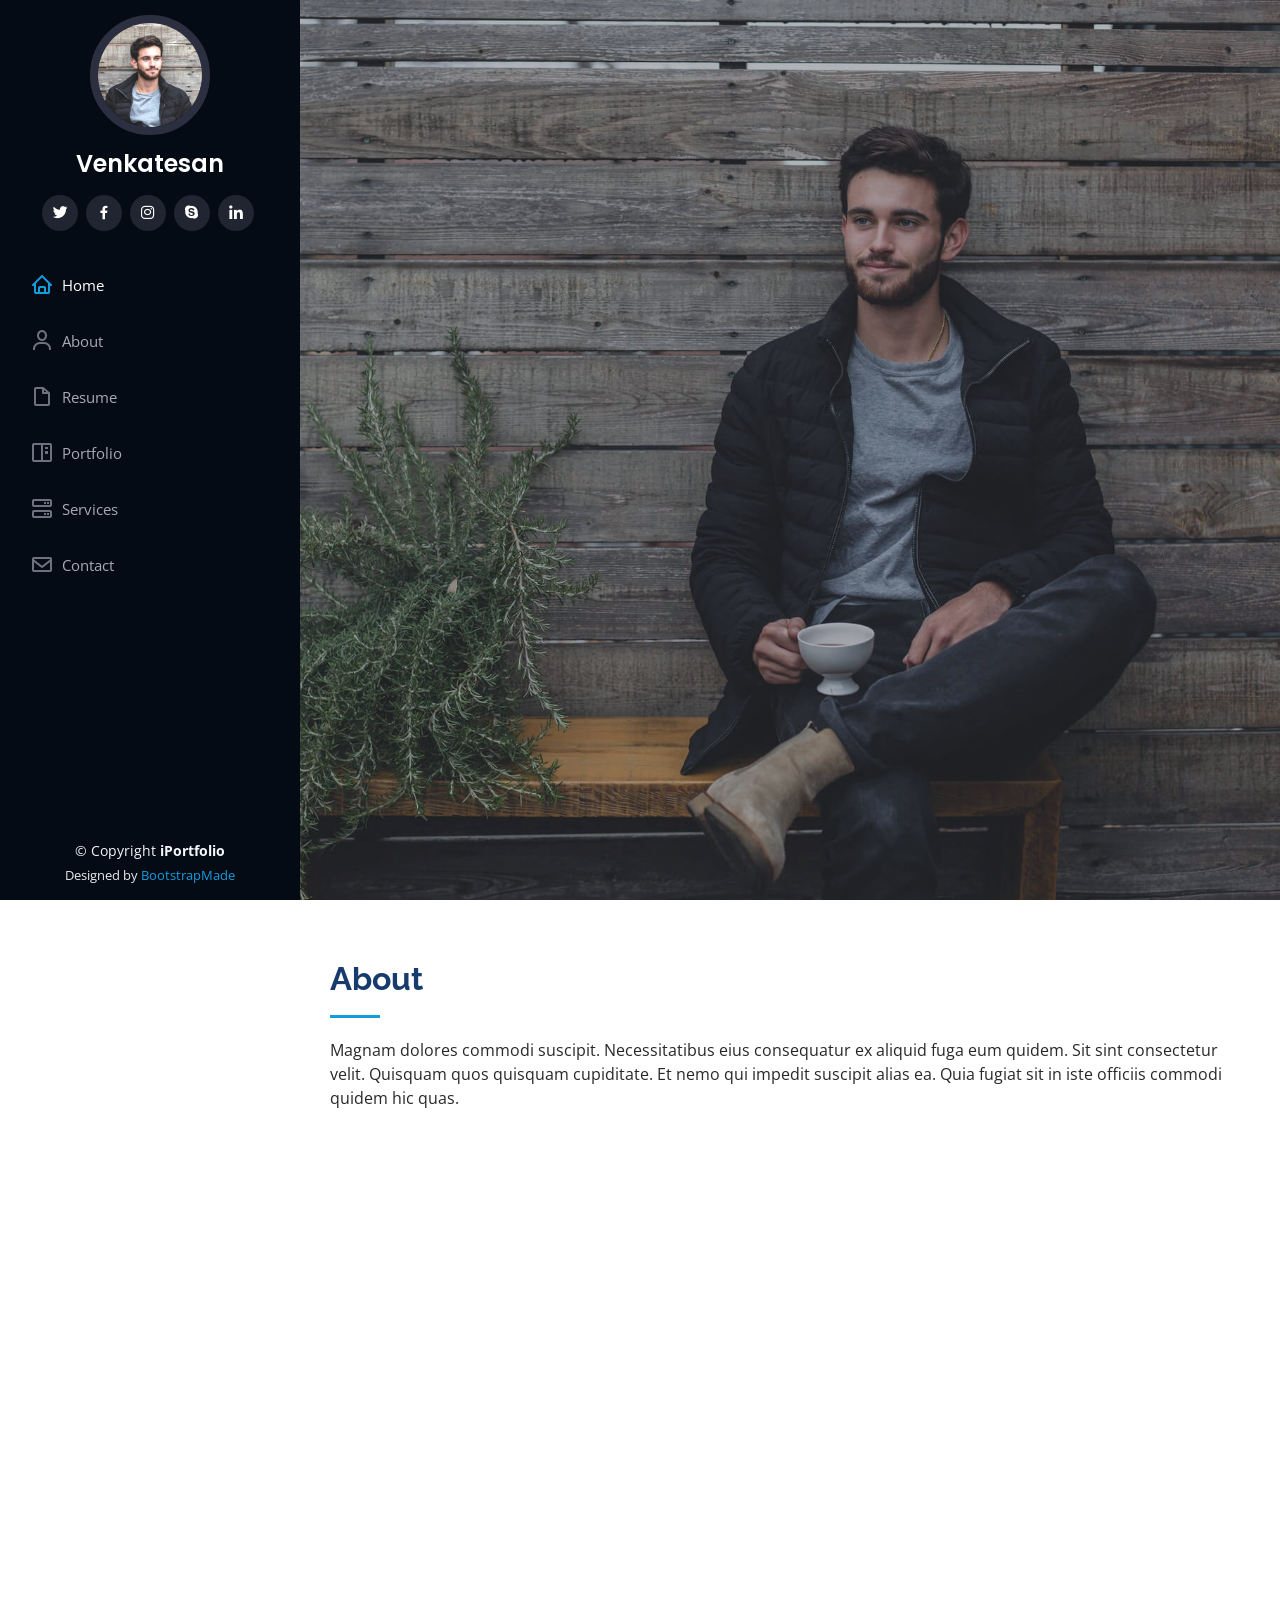
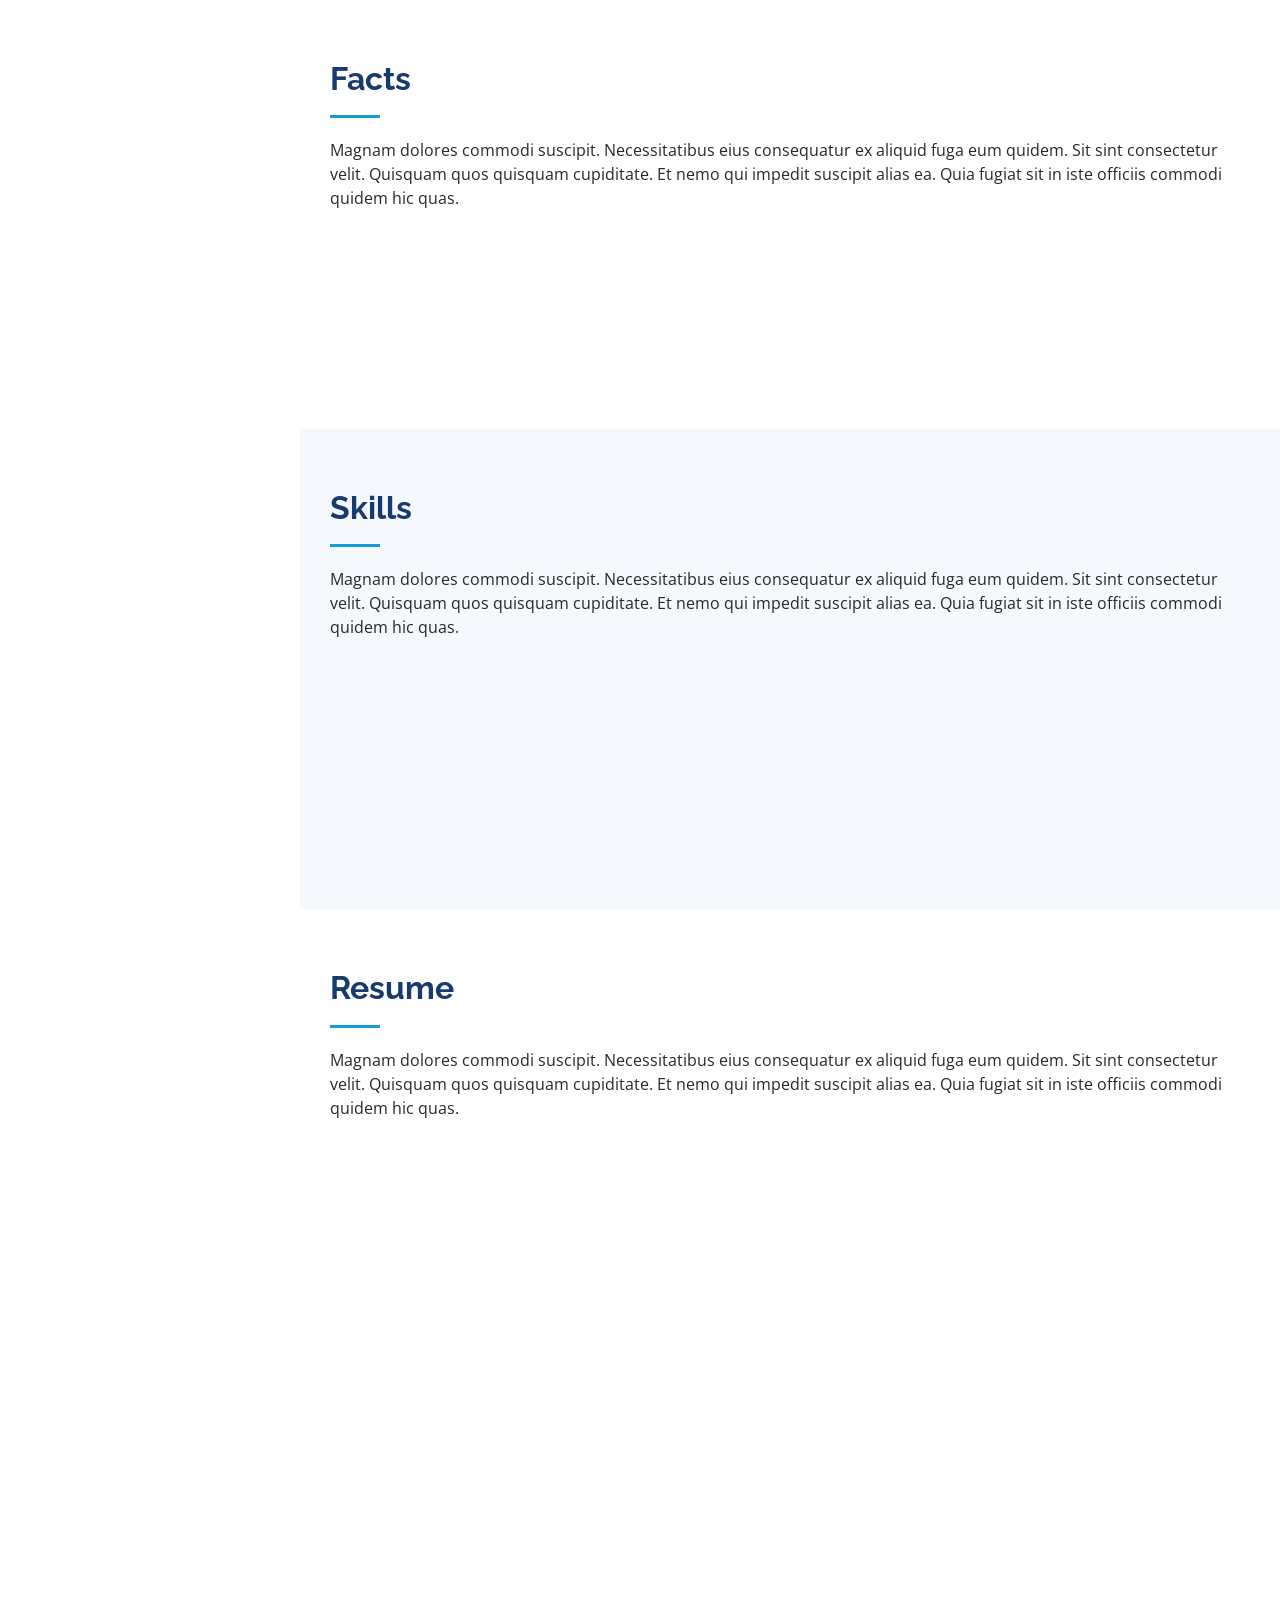
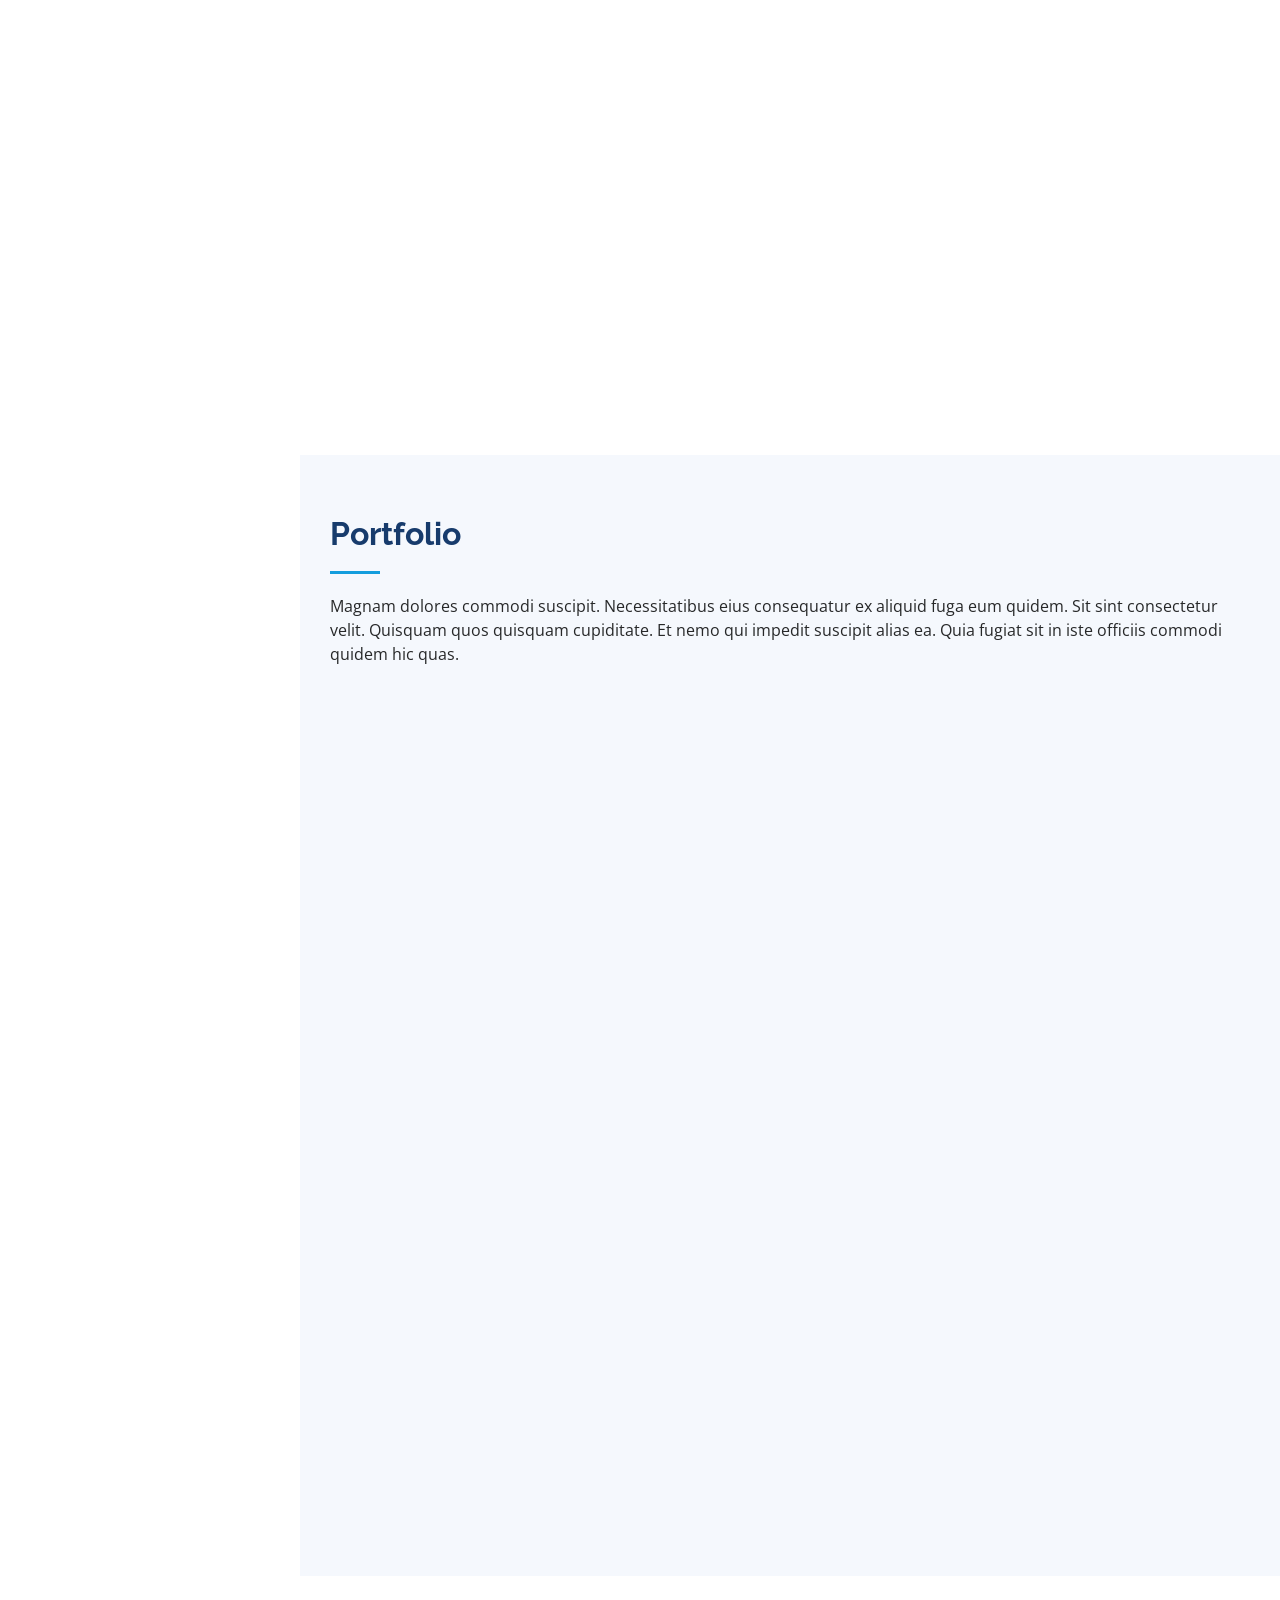
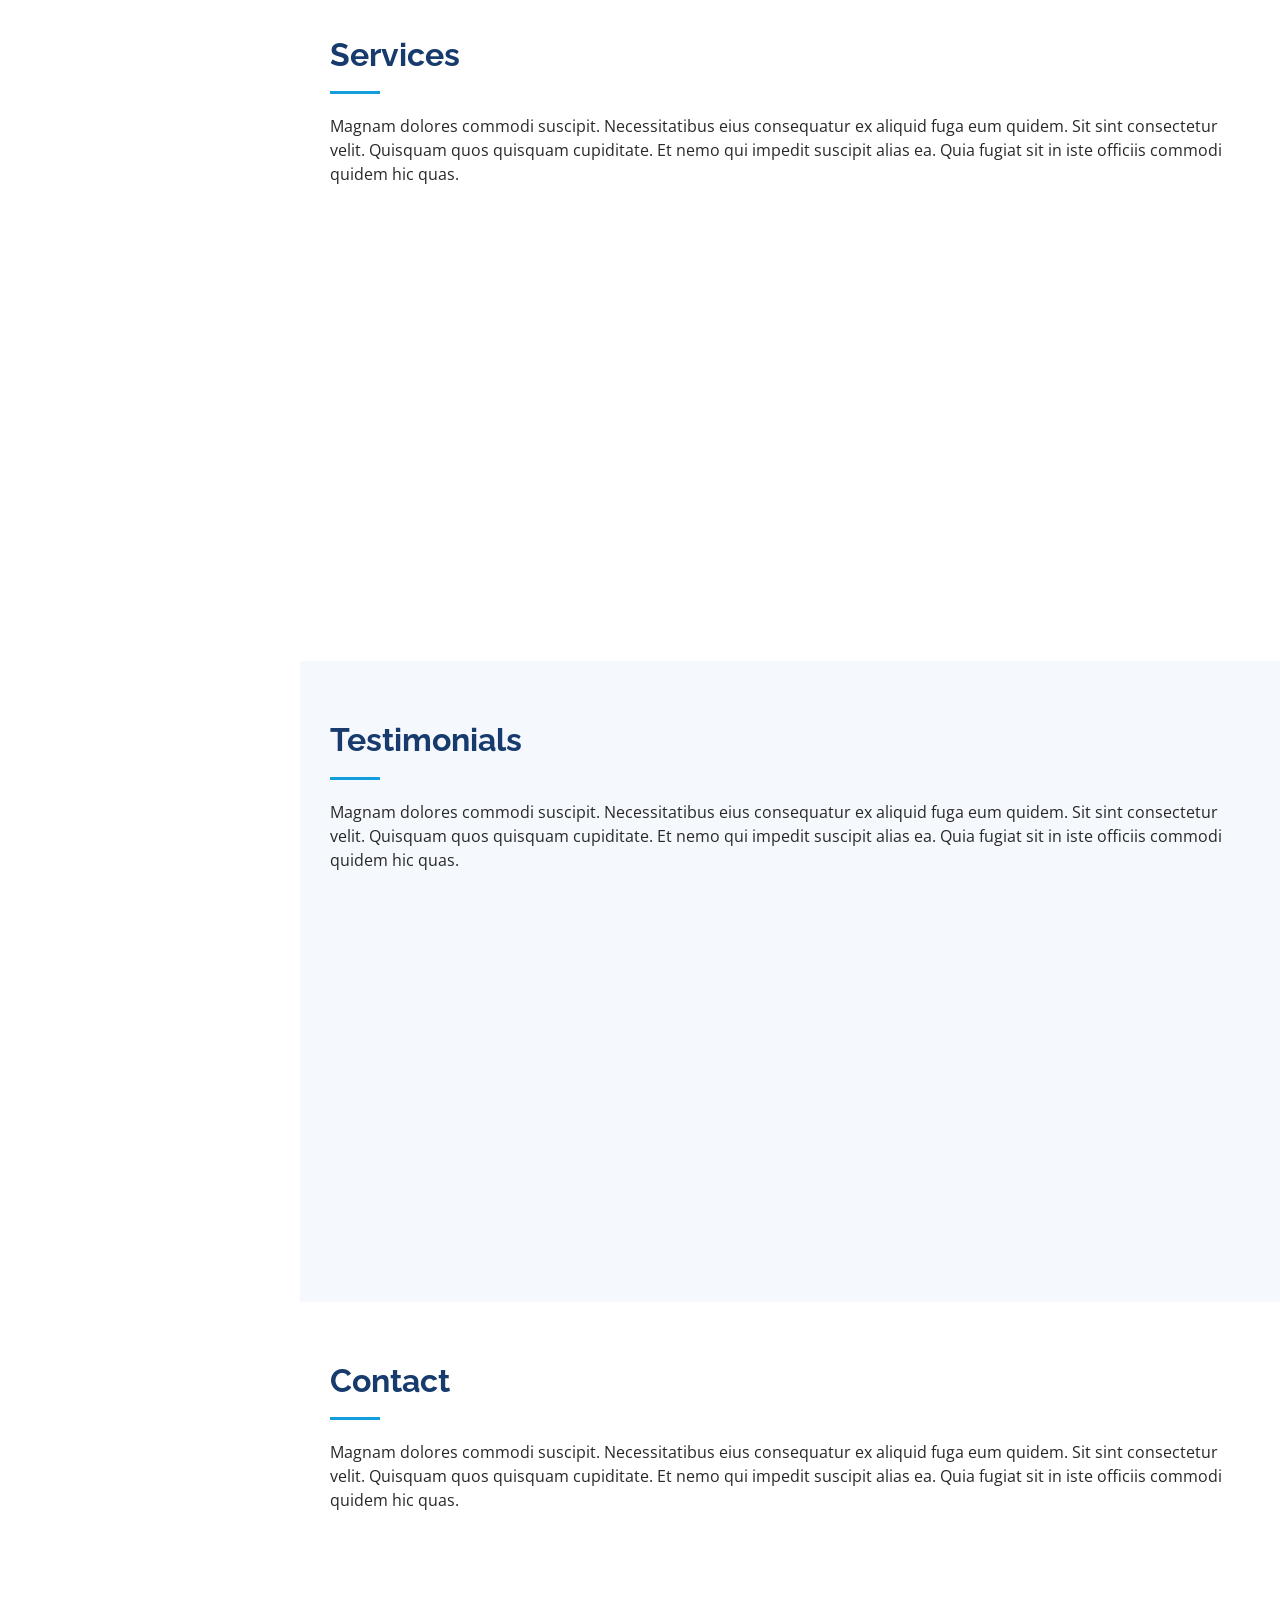
==== commit dcae458c: "profile update" ====
--- a/index.html
+++ b/index.html
@@ -47,7 +47,7 @@
 
       <div class="profile">
         <img src="assets/img/profile-img.jpg" alt="" class="img-fluid rounded-circle">
-        <h1 class="text-light"><a href="index.html">Alex Smith</a></h1>
+        <h1 class="text-light"><a href="index.html">Venkatesan</a></h1>
         <div class="social-links mt-3 text-center">
           <a href="#" class="twitter"><i class="bx bxl-twitter"></i></a>
           <a href="#" class="facebook"><i class="bx bxl-facebook"></i></a>
@@ -73,8 +73,8 @@
   <!-- ======= Hero Section ======= -->
   <section id="hero" class="d-flex flex-column justify-content-center align-items-center">
     <div class="hero-container" data-aos="fade-in">
-      <h1>Alex Smith</h1>
-      <p>I'm <span class="typed" data-typed-items="Designer, Developer, Freelancer, Photographer"></span></p>
+      <h1>Venkatesan</h1>
+      <p>I'm <span class="typed" data-typed-items="Developer, Cloud Architect, Photographer"></span></p>
     </div>
   </section><!-- End Hero -->
 
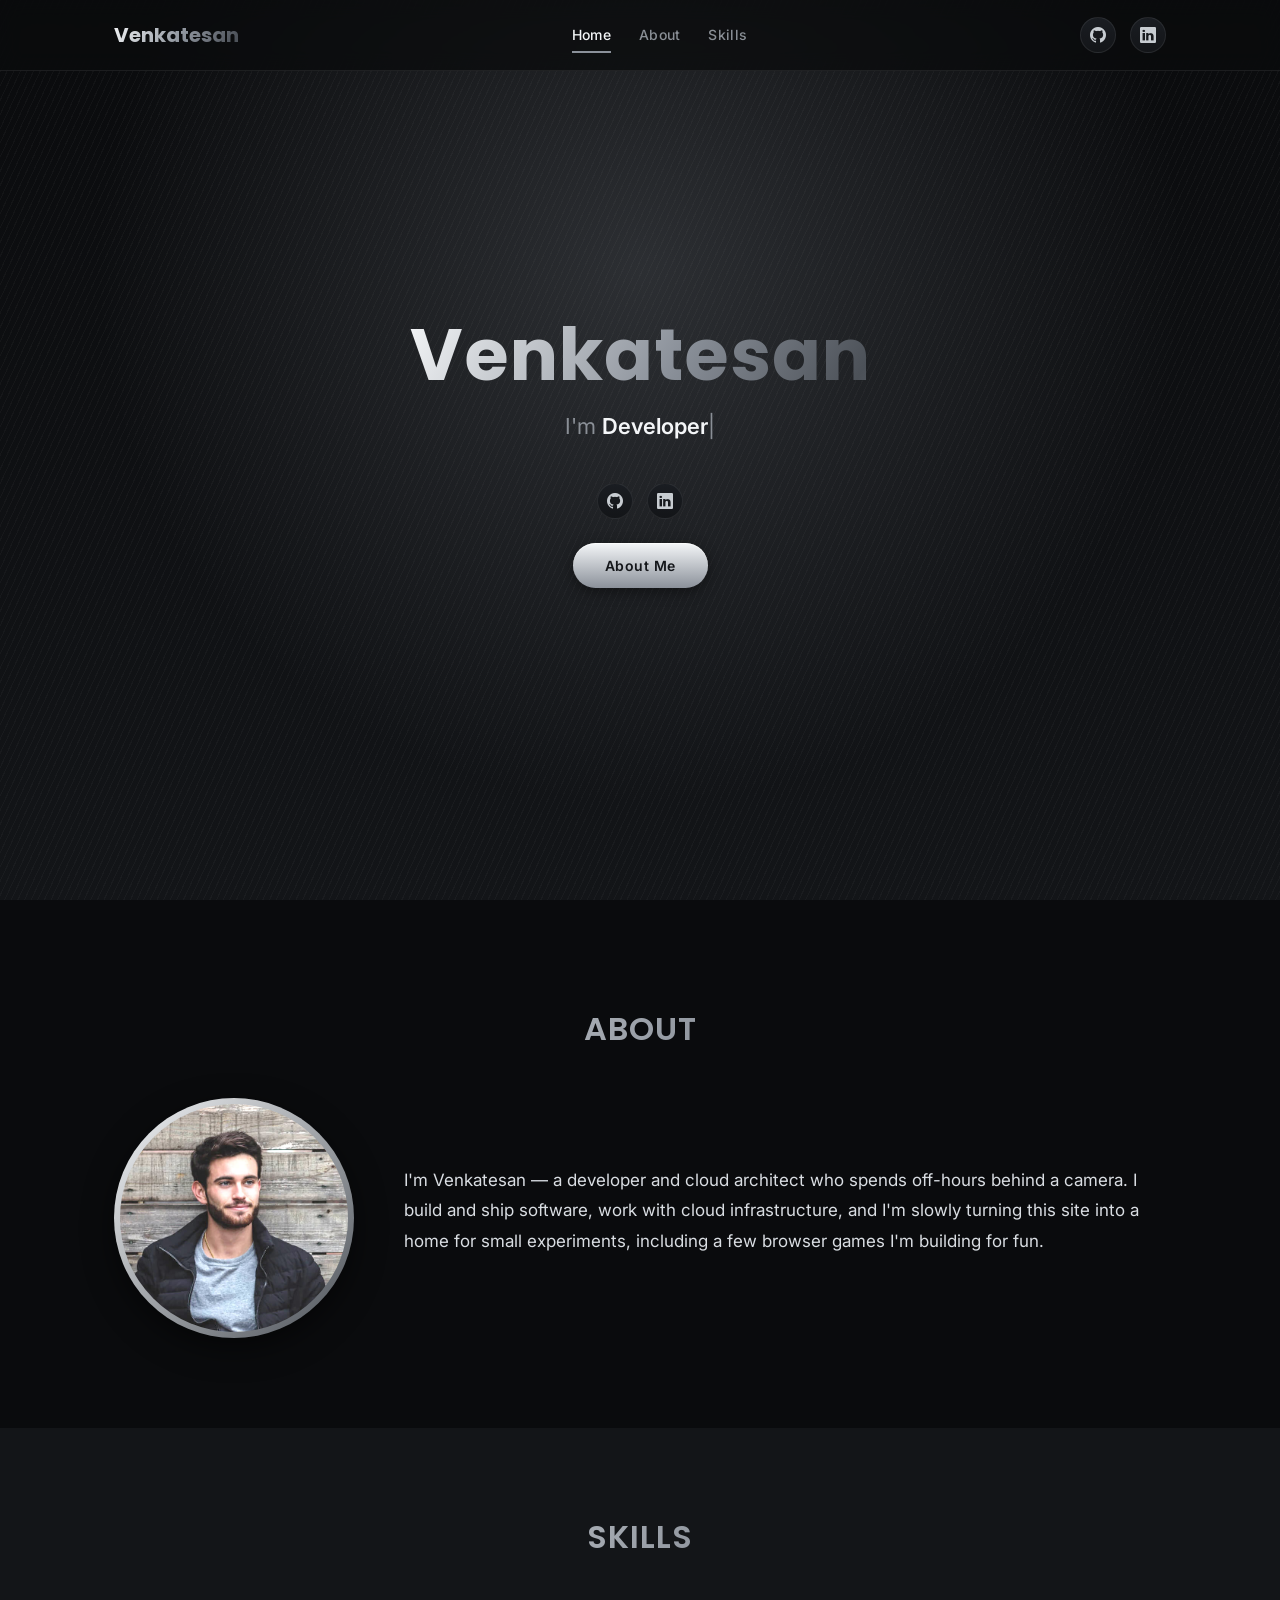
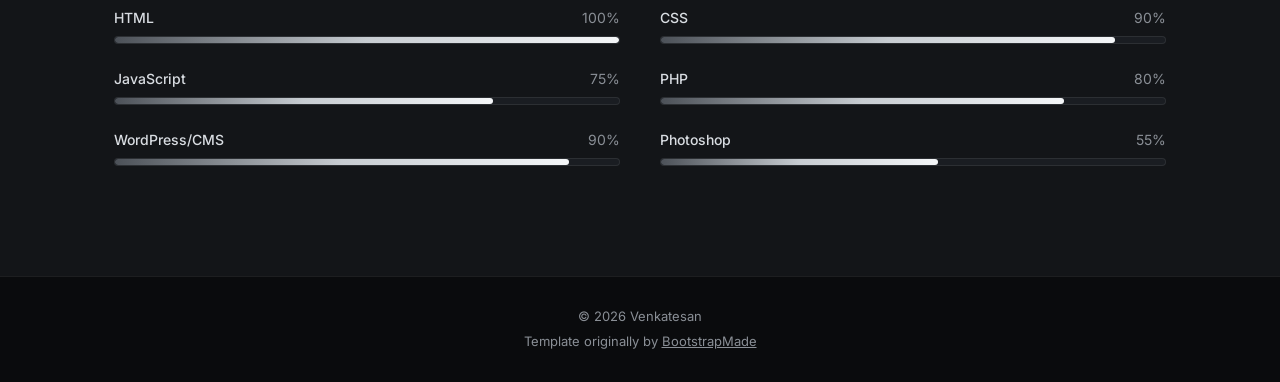
==== commit 351601a5: "Redesign profile page with modern dark metallic theme Replace the unmodified BootstrapMade template " ====
--- a/index.html
+++ b/index.html
@@ -5,658 +5,147 @@
   <meta charset="utf-8">
   <meta content="width=device-width, initial-scale=1.0" name="viewport">
 
-  <title>iPortfolio Bootstrap Template - Index</title>
-  <meta content="" name="description">
-  <meta content="" name="keywords">
+  <title>Venkatesan — Developer, Cloud Architect, Photographer</title>
+  <meta content="Personal profile of Venkatesan — developer, cloud architect, and photographer." name="description">
+  <meta content="developer, cloud architect, photographer, portfolio" name="keywords">
 
   <!-- Favicons -->
   <link href="assets/img/favicon.png" rel="icon">
   <link href="assets/img/apple-touch-icon.png" rel="apple-touch-icon">
 
   <!-- Google Fonts -->
-  <link href="https://fonts.googleapis.com/css?family=Open+Sans:300,300i,400,400i,600,600i,700,700i|Raleway:300,300i,400,400i,500,500i,600,600i,700,700i|Poppins:300,300i,400,400i,500,500i,600,600i,700,700i" rel="stylesheet">
+  <link rel="preconnect" href="https://fonts.googleapis.com">
+  <link rel="preconnect" href="https://fonts.gstatic.com" crossorigin>
+  <link href="https://fonts.googleapis.com/css2?family=Inter:wght@400;500;600&family=Poppins:wght@300;400;500;600;700&display=swap" rel="stylesheet">
 
   <!-- Vendor CSS Files -->
   <link href="assets/vendor/aos/aos.css" rel="stylesheet">
   <link href="assets/vendor/bootstrap/css/bootstrap.min.css" rel="stylesheet">
   <link href="assets/vendor/bootstrap-icons/bootstrap-icons.css" rel="stylesheet">
-  <link href="assets/vendor/boxicons/css/boxicons.min.css" rel="stylesheet">
-  <link href="assets/vendor/glightbox/css/glightbox.min.css" rel="stylesheet">
-  <link href="assets/vendor/swiper/swiper-bundle.min.css" rel="stylesheet">
 
-  <!-- Template Main CSS File -->
+  <!-- Main CSS File -->
   <link href="assets/css/style.css" rel="stylesheet">
-
-  <!-- =======================================================
-  * Template Name: iPortfolio
-  * Updated: Jul 27 2023 with Bootstrap v5.3.1
-  * Template URL: https://bootstrapmade.com/iportfolio-bootstrap-portfolio-websites-template/
-  * Author: BootstrapMade.com
-  * License: https://bootstrapmade.com/license/
-  ======================================================== -->
 </head>
 
 <body>
 
-  <!-- ======= Mobile nav toggle button ======= -->
-  <i class="bi bi-list mobile-nav-toggle d-xl-none"></i>
+  <!-- ======= Nav ======= -->
+  <header id="header">
+    <div class="container header-inner">
+      <a href="#hero" class="brand chrome-text">Venkatesan</a>
 
-  <!-- ======= Header ======= -->
-  <header id="header">
-    <div class="d-flex flex-column">
+      <nav id="navbar" class="navbar">
+        <ul>
+          <li><a href="#hero" class="nav-link scrollto active">Home</a></li>
+          <li><a href="#about" class="nav-link scrollto">About</a></li>
+          <li><a href="#skills" class="nav-link scrollto">Skills</a></li>
+        </ul>
+      </nav>
 
-      <div class="profile">
-        <img src="assets/img/profile-img.jpg" alt="" class="img-fluid rounded-circle">
-        <h1 class="text-light"><a href="index.html">Venkatesan</a></h1>
-        <div class="social-links mt-3 text-center">
-          <a href="#" class="twitter"><i class="bx bxl-twitter"></i></a>
-          <a href="#" class="facebook"><i class="bx bxl-facebook"></i></a>
-          <a href="#" class="instagram"><i class="bx bxl-instagram"></i></a>
-          <a href="#" class="google-plus"><i class="bx bxl-skype"></i></a>
-          <a href="#" class="linkedin"><i class="bx bxl-linkedin"></i></a>
-        </div>
+      <div class="social-links">
+        <a href="https://github.com/venkatta" target="_blank" rel="noopener" title="GitHub"><i class="bi bi-github"></i></a>
+        <a href="https://www.linkedin.com/in/venkatesan.ramalingam" target="_blank" rel="noopener" title="LinkedIn"><i class="bi bi-linkedin"></i></a>
       </div>
 
-      <nav id="navbar" class="nav-menu navbar">
-        <ul>
-          <li><a href="#hero" class="nav-link scrollto active"><i class="bx bx-home"></i> <span>Home</span></a></li>
-          <li><a href="#about" class="nav-link scrollto"><i class="bx bx-user"></i> <span>About</span></a></li>
-          <li><a href="#resume" class="nav-link scrollto"><i class="bx bx-file-blank"></i> <span>Resume</span></a></li>
-          <li><a href="#portfolio" class="nav-link scrollto"><i class="bx bx-book-content"></i> <span>Portfolio</span></a></li>
-          <li><a href="#services" class="nav-link scrollto"><i class="bx bx-server"></i> <span>Services</span></a></li>
-          <li><a href="#contact" class="nav-link scrollto"><i class="bx bx-envelope"></i> <span>Contact</span></a></li>
-        </ul>
-      </nav><!-- .nav-menu -->
+      <i class="bi bi-list mobile-nav-toggle"></i>
     </div>
-  </header><!-- End Header -->
+  </header>
 
-  <!-- ======= Hero Section ======= -->
-  <section id="hero" class="d-flex flex-column justify-content-center align-items-center">
+  <!-- ======= Hero ======= -->
+  <section id="hero" class="hero d-flex flex-column justify-content-center align-items-center">
+    <div class="hero-bg" aria-hidden="true"></div>
     <div class="hero-container" data-aos="fade-in">
-      <h1>Venkatesan</h1>
-      <p>I'm <span class="typed" data-typed-items="Developer, Cloud Architect, Photographer"></span></p>
+      <h1 class="chrome-text">Venkatesan</h1>
+      <p class="hero-tagline">I'm <span class="typed" data-typed-items="Developer, Cloud Architect, Photographer"></span></p>
+      <div class="social-links mt-4">
+        <a href="https://github.com/venkatta" target="_blank" rel="noopener" title="GitHub"><i class="bi bi-github"></i></a>
+        <a href="https://www.linkedin.com/in/venkatesan.ramalingam" target="_blank" rel="noopener" title="LinkedIn"><i class="bi bi-linkedin"></i></a>
+      </div>
+      <a href="#about" class="scrollto btn-metal mt-4">About Me</a>
     </div>
-  </section><!-- End Hero -->
+  </section>
 
   <main id="main">
 
-    <!-- ======= About Section ======= -->
+    <!-- ======= About ======= -->
     <section id="about" class="about">
       <div class="container">
-
-        <div class="section-title">
-          <h2>About</h2>
-          <p>Magnam dolores commodi suscipit. Necessitatibus eius consequatur ex aliquid fuga eum quidem. Sit sint consectetur velit. Quisquam quos quisquam cupiditate. Et nemo qui impedit suscipit alias ea. Quia fugiat sit in iste officiis commodi quidem hic quas.</p>
+        <div class="section-title" data-aos="fade-up">
+          <h2 class="chrome-text">About</h2>
         </div>
 
-        <div class="row">
-          <div class="col-lg-4" data-aos="fade-right">
-            <img src="assets/img/profile-img.jpg" class="img-fluid" alt="">
+        <div class="about-grid">
+          <div class="about-photo" data-aos="fade-right">
+            <img src="assets/img/profile-img.jpg" class="img-fluid" alt="Venkatesan">
           </div>
-          <div class="col-lg-8 pt-4 pt-lg-0 content" data-aos="fade-left">
-            <h3>UI/UX Designer &amp; Web Developer.</h3>
-            <p class="fst-italic">
-              Lorem ipsum dolor sit amet, consectetur adipiscing elit, sed do eiusmod tempor incididunt ut labore et dolore
-              magna aliqua.
-            </p>
-            <div class="row">
-              <div class="col-lg-6">
-                <ul>
-                  <li><i class="bi bi-chevron-right"></i> <strong>Birthday:</strong> <span>1 May 1995</span></li>
-                  <li><i class="bi bi-chevron-right"></i> <strong>Website:</strong> <span>www.example.com</span></li>
-                  <li><i class="bi bi-chevron-right"></i> <strong>Phone:</strong> <span>+123 456 7890</span></li>
-                  <li><i class="bi bi-chevron-right"></i> <strong>City:</strong> <span>New York, USA</span></li>
-                </ul>
-              </div>
-              <div class="col-lg-6">
-                <ul>
-                  <li><i class="bi bi-chevron-right"></i> <strong>Age:</strong> <span>30</span></li>
-                  <li><i class="bi bi-chevron-right"></i> <strong>Degree:</strong> <span>Master</span></li>
-                  <li><i class="bi bi-chevron-right"></i> <strong>PhEmailone:</strong> <span>email@example.com</span></li>
-                  <li><i class="bi bi-chevron-right"></i> <strong>Freelance:</strong> <span>Available</span></li>
-                </ul>
-              </div>
-            </div>
+          <div class="about-text" data-aos="fade-left">
+            <!-- Placeholder bio — swap in real LinkedIn/resume content when available -->
             <p>
-              Officiis eligendi itaque labore et dolorum mollitia officiis optio vero. Quisquam sunt adipisci omnis et ut. Nulla accusantium dolor incidunt officia tempore. Et eius omnis.
-              Cupiditate ut dicta maxime officiis quidem quia. Sed et consectetur qui quia repellendus itaque neque. Aliquid amet quidem ut quaerat cupiditate. Ab et eum qui repellendus omnis culpa magni laudantium dolores.
+              I'm Venkatesan — a developer and cloud architect who spends off-hours behind a camera.
+              I build and ship software, work with cloud infrastructure, and I'm slowly turning this
+              site into a home for small experiments, including a few browser games I'm building for fun.
             </p>
           </div>
         </div>
+      </div>
+    </section>
 
-      </div>
-    </section><!-- End About Section -->
-
-    <!-- ======= Facts Section ======= -->
-    <section id="facts" class="facts">
+    <!-- ======= Skills ======= -->
+    <section id="skills" class="skills">
       <div class="container">
-
-        <div class="section-title">
-          <h2>Facts</h2>
-          <p>Magnam dolores commodi suscipit. Necessitatibus eius consequatur ex aliquid fuga eum quidem. Sit sint consectetur velit. Quisquam quos quisquam cupiditate. Et nemo qui impedit suscipit alias ea. Quia fugiat sit in iste officiis commodi quidem hic quas.</p>
+        <div class="section-title" data-aos="fade-up">
+          <h2 class="chrome-text">Skills</h2>
         </div>
 
-        <div class="row no-gutters">
-
-          <div class="col-lg-3 col-md-6 d-md-flex align-items-md-stretch" data-aos="fade-up">
-            <div class="count-box">
-              <i class="bi bi-emoji-smile"></i>
-              <span data-purecounter-start="0" data-purecounter-end="232" data-purecounter-duration="1" class="purecounter"></span>
-              <p><strong>Happy Clients</strong> consequuntur quae</p>
-            </div>
+        <div class="skills-grid" data-aos="fade-up">
+          <div class="skill-item">
+            <div class="skill-label"><span>HTML</span><span>100%</span></div>
+            <div class="skill-track"><div class="skill-fill" data-level="100"></div></div>
           </div>
-
-          <div class="col-lg-3 col-md-6 d-md-flex align-items-md-stretch" data-aos="fade-up" data-aos-delay="100">
-            <div class="count-box">
-              <i class="bi bi-journal-richtext"></i>
-              <span data-purecounter-start="0" data-purecounter-end="521" data-purecounter-duration="1" class="purecounter"></span>
-              <p><strong>Projects</strong> adipisci atque cum quia aut</p>
-            </div>
+          <div class="skill-item">
+            <div class="skill-label"><span>CSS</span><span>90%</span></div>
+            <div class="skill-track"><div class="skill-fill" data-level="90"></div></div>
           </div>
-
-          <div class="col-lg-3 col-md-6 d-md-flex align-items-md-stretch" data-aos="fade-up" data-aos-delay="200">
-            <div class="count-box">
-              <i class="bi bi-headset"></i>
-              <span data-purecounter-start="0" data-purecounter-end="1453" data-purecounter-duration="1" class="purecounter"></span>
-              <p><strong>Hours Of Support</strong> aut commodi quaerat</p>
-            </div>
+          <div class="skill-item">
+            <div class="skill-label"><span>JavaScript</span><span>75%</span></div>
+            <div class="skill-track"><div class="skill-fill" data-level="75"></div></div>
           </div>
-
-          <div class="col-lg-3 col-md-6 d-md-flex align-items-md-stretch" data-aos="fade-up" data-aos-delay="300">
-            <div class="count-box">
-              <i class="bi bi-people"></i>
-              <span data-purecounter-start="0" data-purecounter-end="32" data-purecounter-duration="1" class="purecounter"></span>
-              <p><strong>Hard Workers</strong> rerum asperiores dolor</p>
-            </div>
+          <div class="skill-item">
+            <div class="skill-label"><span>PHP</span><span>80%</span></div>
+            <div class="skill-track"><div class="skill-fill" data-level="80"></div></div>
           </div>
-
-        </div>
-
-      </div>
-    </section><!-- End Facts Section -->
-
-    <!-- ======= Skills Section ======= -->
-    <section id="skills" class="skills section-bg">
-      <div class="container">
-
-        <div class="section-title">
-          <h2>Skills</h2>
-          <p>Magnam dolores commodi suscipit. Necessitatibus eius consequatur ex aliquid fuga eum quidem. Sit sint consectetur velit. Quisquam quos quisquam cupiditate. Et nemo qui impedit suscipit alias ea. Quia fugiat sit in iste officiis commodi quidem hic quas.</p>
-        </div>
-
-        <div class="row skills-content">
-
-          <div class="col-lg-6" data-aos="fade-up">
-
-            <div class="progress">
-              <span class="skill">HTML <i class="val">100%</i></span>
-              <div class="progress-bar-wrap">
-                <div class="progress-bar" role="progressbar" aria-valuenow="100" aria-valuemin="0" aria-valuemax="100"></div>
-              </div>
-            </div>
-
-            <div class="progress">
-              <span class="skill">CSS <i class="val">90%</i></span>
-              <div class="progress-bar-wrap">
-                <div class="progress-bar" role="progressbar" aria-valuenow="90" aria-valuemin="0" aria-valuemax="100"></div>
-              </div>
-            </div>
-
-            <div class="progress">
-              <span class="skill">JavaScript <i class="val">75%</i></span>
-              <div class="progress-bar-wrap">
-                <div class="progress-bar" role="progressbar" aria-valuenow="75" aria-valuemin="0" aria-valuemax="100"></div>
-              </div>
-            </div>
-
+          <div class="skill-item">
+            <div class="skill-label"><span>WordPress/CMS</span><span>90%</span></div>
+            <div class="skill-track"><div class="skill-fill" data-level="90"></div></div>
           </div>
-
-          <div class="col-lg-6" data-aos="fade-up" data-aos-delay="100">
-
-            <div class="progress">
-              <span class="skill">PHP <i class="val">80%</i></span>
-              <div class="progress-bar-wrap">
-                <div class="progress-bar" role="progressbar" aria-valuenow="80" aria-valuemin="0" aria-valuemax="100"></div>
-              </div>
-            </div>
-
-            <div class="progress">
-              <span class="skill">WordPress/CMS <i class="val">90%</i></span>
-              <div class="progress-bar-wrap">
-                <div class="progress-bar" role="progressbar" aria-valuenow="90" aria-valuemin="0" aria-valuemax="100"></div>
-              </div>
-            </div>
-
-            <div class="progress">
-              <span class="skill">Photoshop <i class="val">55%</i></span>
-              <div class="progress-bar-wrap">
-                <div class="progress-bar" role="progressbar" aria-valuenow="55" aria-valuemin="0" aria-valuemax="100"></div>
-              </div>
-            </div>
-
-          </div>
-
-        </div>
-
-      </div>
-    </section><!-- End Skills Section -->
-
-    <!-- ======= Resume Section ======= -->
-    <section id="resume" class="resume">
-      <div class="container">
-
-        <div class="section-title">
-          <h2>Resume</h2>
-          <p>Magnam dolores commodi suscipit. Necessitatibus eius consequatur ex aliquid fuga eum quidem. Sit sint consectetur velit. Quisquam quos quisquam cupiditate. Et nemo qui impedit suscipit alias ea. Quia fugiat sit in iste officiis commodi quidem hic quas.</p>
-        </div>
-
-        <div class="row">
-          <div class="col-lg-6" data-aos="fade-up">
-            <h3 class="resume-title">Sumary</h3>
-            <div class="resume-item pb-0">
-              <h4>Alex Smith</h4>
-              <p><em>Innovative and deadline-driven Graphic Designer with 3+ years of experience designing and developing user-centered digital/print marketing material from initial concept to final, polished deliverable.</em></p>
-              <ul>
-                <li>Portland par 127,Orlando, FL</li>
-                <li>(123) 456-7891</li>
-                <li>alice.barkley@example.com</li>
-              </ul>
-            </div>
-
-            <h3 class="resume-title">Education</h3>
-            <div class="resume-item">
-              <h4>Master of Fine Arts &amp; Graphic Design</h4>
-              <h5>2015 - 2016</h5>
-              <p><em>Rochester Institute of Technology, Rochester, NY</em></p>
-              <p>Qui deserunt veniam. Et sed aliquam labore tempore sed quisquam iusto autem sit. Ea vero voluptatum qui ut dignissimos deleniti nerada porti sand markend</p>
-            </div>
-            <div class="resume-item">
-              <h4>Bachelor of Fine Arts &amp; Graphic Design</h4>
-              <h5>2010 - 2014</h5>
-              <p><em>Rochester Institute of Technology, Rochester, NY</em></p>
-              <p>Quia nobis sequi est occaecati aut. Repudiandae et iusto quae reiciendis et quis Eius vel ratione eius unde vitae rerum voluptates asperiores voluptatem Earum molestiae consequatur neque etlon sader mart dila</p>
-            </div>
-          </div>
-          <div class="col-lg-6" data-aos="fade-up" data-aos-delay="100">
-            <h3 class="resume-title">Professional Experience</h3>
-            <div class="resume-item">
-              <h4>Senior graphic design specialist</h4>
-              <h5>2019 - Present</h5>
-              <p><em>Experion, New York, NY </em></p>
-              <ul>
-                <li>Lead in the design, development, and implementation of the graphic, layout, and production communication materials</li>
-                <li>Delegate tasks to the 7 members of the design team and provide counsel on all aspects of the project. </li>
-                <li>Supervise the assessment of all graphic materials in order to ensure quality and accuracy of the design</li>
-                <li>Oversee the efficient use of production project budgets ranging from $2,000 - $25,000</li>
-              </ul>
-            </div>
-            <div class="resume-item">
-              <h4>Graphic design specialist</h4>
-              <h5>2017 - 2018</h5>
-              <p><em>Stepping Stone Advertising, New York, NY</em></p>
-              <ul>
-                <li>Developed numerous marketing programs (logos, brochures,infographics, presentations, and advertisements).</li>
-                <li>Managed up to 5 projects or tasks at a given time while under pressure</li>
-                <li>Recommended and consulted with clients on the most appropriate graphic design</li>
-                <li>Created 4+ design presentations and proposals a month for clients and account managers</li>
-              </ul>
-            </div>
+          <div class="skill-item">
+            <div class="skill-label"><span>Photoshop</span><span>55%</span></div>
+            <div class="skill-track"><div class="skill-fill" data-level="55"></div></div>
           </div>
         </div>
+      </div>
+    </section>
 
-      </div>
-    </section><!-- End Resume Section -->
-
-    <!-- ======= Portfolio Section ======= -->
-    <section id="portfolio" class="portfolio section-bg">
-      <div class="container">
-
-        <div class="section-title">
-          <h2>Portfolio</h2>
-          <p>Magnam dolores commodi suscipit. Necessitatibus eius consequatur ex aliquid fuga eum quidem. Sit sint consectetur velit. Quisquam quos quisquam cupiditate. Et nemo qui impedit suscipit alias ea. Quia fugiat sit in iste officiis commodi quidem hic quas.</p>
-        </div>
-
-        <div class="row" data-aos="fade-up">
-          <div class="col-lg-12 d-flex justify-content-center">
-            <ul id="portfolio-flters">
-              <li data-filter="*" class="filter-active">All</li>
-              <li data-filter=".filter-app">App</li>
-              <li data-filter=".filter-card">Card</li>
-              <li data-filter=".filter-web">Web</li>
-            </ul>
-          </div>
-        </div>
-
-        <div class="row portfolio-container" data-aos="fade-up" data-aos-delay="100">
-
-          <div class="col-lg-4 col-md-6 portfolio-item filter-app">
-            <div class="portfolio-wrap">
-              <img src="assets/img/portfolio/portfolio-1.jpg" class="img-fluid" alt="">
-              <div class="portfolio-links">
-                <a href="assets/img/portfolio/portfolio-1.jpg" data-gallery="portfolioGallery" class="portfolio-lightbox" title="App 1"><i class="bx bx-plus"></i></a>
-                <a href="portfolio-details.html" title="More Details"><i class="bx bx-link"></i></a>
-              </div>
-            </div>
-          </div>
-
-          <div class="col-lg-4 col-md-6 portfolio-item filter-web">
-            <div class="portfolio-wrap">
-              <img src="assets/img/portfolio/portfolio-2.jpg" class="img-fluid" alt="">
-              <div class="portfolio-links">
-                <a href="assets/img/portfolio/portfolio-2.jpg" data-gallery="portfolioGallery" class="portfolio-lightbox" title="Web 3"><i class="bx bx-plus"></i></a>
-                <a href="portfolio-details.html" title="More Details"><i class="bx bx-link"></i></a>
-              </div>
-            </div>
-          </div>
-
-          <div class="col-lg-4 col-md-6 portfolio-item filter-app">
-            <div class="portfolio-wrap">
-              <img src="assets/img/portfolio/portfolio-3.jpg" class="img-fluid" alt="">
-              <div class="portfolio-links">
-                <a href="assets/img/portfolio/portfolio-3.jpg" data-gallery="portfolioGallery" class="portfolio-lightbox" title="App 2"><i class="bx bx-plus"></i></a>
-                <a href="portfolio-details.html" title="More Details"><i class="bx bx-link"></i></a>
-              </div>
-            </div>
-          </div>
-
-          <div class="col-lg-4 col-md-6 portfolio-item filter-card">
-            <div class="portfolio-wrap">
-              <img src="assets/img/portfolio/portfolio-4.jpg" class="img-fluid" alt="">
-              <div class="portfolio-links">
-                <a href="assets/img/portfolio/portfolio-4.jpg" data-gallery="portfolioGallery" class="portfolio-lightbox" title="Card 2"><i class="bx bx-plus"></i></a>
-                <a href="portfolio-details.html" title="More Details"><i class="bx bx-link"></i></a>
-              </div>
-            </div>
-          </div>
-
-          <div class="col-lg-4 col-md-6 portfolio-item filter-web">
-            <div class="portfolio-wrap">
-              <img src="assets/img/portfolio/portfolio-5.jpg" class="img-fluid" alt="">
-              <div class="portfolio-links">
-                <a href="assets/img/portfolio/portfolio-5.jpg" data-gallery="portfolioGallery" class="portfolio-lightbox" title="Web 2"><i class="bx bx-plus"></i></a>
-                <a href="portfolio-details.html" title="More Details"><i class="bx bx-link"></i></a>
-              </div>
-            </div>
-          </div>
-
-          <div class="col-lg-4 col-md-6 portfolio-item filter-app">
-            <div class="portfolio-wrap">
-              <img src="assets/img/portfolio/portfolio-6.jpg" class="img-fluid" alt="">
-              <div class="portfolio-links">
-                <a href="assets/img/portfolio/portfolio-6.jpg" data-gallery="portfolioGallery" class="portfolio-lightbox" title="App 3"><i class="bx bx-plus"></i></a>
-                <a href="portfolio-details.html" title="More Details"><i class="bx bx-link"></i></a>
-              </div>
-            </div>
-          </div>
-
-          <div class="col-lg-4 col-md-6 portfolio-item filter-card">
-            <div class="portfolio-wrap">
-              <img src="assets/img/portfolio/portfolio-7.jpg" class="img-fluid" alt="">
-              <div class="portfolio-links">
-                <a href="assets/img/portfolio/portfolio-7.jpg" data-gallery="portfolioGallery" class="portfolio-lightbox" title="Card 1"><i class="bx bx-plus"></i></a>
-                <a href="portfolio-details.html" title="More Details"><i class="bx bx-link"></i></a>
-              </div>
-            </div>
-          </div>
-
-          <div class="col-lg-4 col-md-6 portfolio-item filter-card">
-            <div class="portfolio-wrap">
-              <img src="assets/img/portfolio/portfolio-8.jpg" class="img-fluid" alt="">
-              <div class="portfolio-links">
-                <a href="assets/img/portfolio/portfolio-8.jpg" data-gallery="portfolioGallery" class="portfolio-lightbox" title="Card 3"><i class="bx bx-plus"></i></a>
-                <a href="portfolio-details.html" title="More Details"><i class="bx bx-link"></i></a>
-              </div>
-            </div>
-          </div>
-
-          <div class="col-lg-4 col-md-6 portfolio-item filter-web">
-            <div class="portfolio-wrap">
-              <img src="assets/img/portfolio/portfolio-9.jpg" class="img-fluid" alt="">
-              <div class="portfolio-links">
-                <a href="assets/img/portfolio/portfolio-9.jpg" data-gallery="portfolioGallery" class="portfolio-lightbox" title="Web 3"><i class="bx bx-plus"></i></a>
-                <a href="portfolio-details.html" title="More Details"><i class="bx bx-link"></i></a>
-              </div>
-            </div>
-          </div>
-
-        </div>
-
-      </div>
-    </section><!-- End Portfolio Section -->
-
-    <!-- ======= Services Section ======= -->
-    <section id="services" class="services">
-      <div class="container">
-
-        <div class="section-title">
-          <h2>Services</h2>
-          <p>Magnam dolores commodi suscipit. Necessitatibus eius consequatur ex aliquid fuga eum quidem. Sit sint consectetur velit. Quisquam quos quisquam cupiditate. Et nemo qui impedit suscipit alias ea. Quia fugiat sit in iste officiis commodi quidem hic quas.</p>
-        </div>
-
-        <div class="row">
-          <div class="col-lg-4 col-md-6 icon-box" data-aos="fade-up">
-            <div class="icon"><i class="bi bi-briefcase"></i></div>
-            <h4 class="title"><a href="">Lorem Ipsum</a></h4>
-            <p class="description">Voluptatum deleniti atque corrupti quos dolores et quas molestias excepturi sint occaecati cupiditate non provident</p>
-          </div>
-          <div class="col-lg-4 col-md-6 icon-box" data-aos="fade-up" data-aos-delay="100">
-            <div class="icon"><i class="bi bi-card-checklist"></i></div>
-            <h4 class="title"><a href="">Dolor Sitema</a></h4>
-            <p class="description">Minim veniam, quis nostrud exercitation ullamco laboris nisi ut aliquip ex ea commodo consequat tarad limino ata</p>
-          </div>
-          <div class="col-lg-4 col-md-6 icon-box" data-aos="fade-up" data-aos-delay="200">
-            <div class="icon"><i class="bi bi-bar-chart"></i></div>
-            <h4 class="title"><a href="">Sed ut perspiciatis</a></h4>
-            <p class="description">Duis aute irure dolor in reprehenderit in voluptate velit esse cillum dolore eu fugiat nulla pariatur</p>
-          </div>
-          <div class="col-lg-4 col-md-6 icon-box" data-aos="fade-up" data-aos-delay="300">
-            <div class="icon"><i class="bi bi-binoculars"></i></div>
-            <h4 class="title"><a href="">Magni Dolores</a></h4>
-            <p class="description">Excepteur sint occaecat cupidatat non proident, sunt in culpa qui officia deserunt mollit anim id est laborum</p>
-          </div>
-          <div class="col-lg-4 col-md-6 icon-box" data-aos="fade-up" data-aos-delay="400">
-            <div class="icon"><i class="bi bi-brightness-high"></i></div>
-            <h4 class="title"><a href="">Nemo Enim</a></h4>
-            <p class="description">At vero eos et accusamus et iusto odio dignissimos ducimus qui blanditiis praesentium voluptatum deleniti atque</p>
-          </div>
-          <div class="col-lg-4 col-md-6 icon-box" data-aos="fade-up" data-aos-delay="500">
-            <div class="icon"><i class="bi bi-calendar4-week"></i></div>
-            <h4 class="title"><a href="">Eiusmod Tempor</a></h4>
-            <p class="description">Et harum quidem rerum facilis est et expedita distinctio. Nam libero tempore, cum soluta nobis est eligendi</p>
-          </div>
-        </div>
-
-      </div>
-    </section><!-- End Services Section -->
-
-    <!-- ======= Testimonials Section ======= -->
-    <section id="testimonials" class="testimonials section-bg">
-      <div class="container">
-
-        <div class="section-title">
-          <h2>Testimonials</h2>
-          <p>Magnam dolores commodi suscipit. Necessitatibus eius consequatur ex aliquid fuga eum quidem. Sit sint consectetur velit. Quisquam quos quisquam cupiditate. Et nemo qui impedit suscipit alias ea. Quia fugiat sit in iste officiis commodi quidem hic quas.</p>
-        </div>
-
-        <div class="testimonials-slider swiper" data-aos="fade-up" data-aos-delay="100">
-          <div class="swiper-wrapper">
-
-            <div class="swiper-slide">
-              <div class="testimonial-item" data-aos="fade-up">
-                <p>
-                  <i class="bx bxs-quote-alt-left quote-icon-left"></i>
-                  Proin iaculis purus consequat sem cure digni ssim donec porttitora entum suscipit rhoncus. Accusantium quam, ultricies eget id, aliquam eget nibh et. Maecen aliquam, risus at semper.
-                  <i class="bx bxs-quote-alt-right quote-icon-right"></i>
-                </p>
-                <img src="assets/img/testimonials/testimonials-1.jpg" class="testimonial-img" alt="">
-                <h3>Saul Goodman</h3>
-                <h4>Ceo &amp; Founder</h4>
-              </div>
-            </div><!-- End testimonial item -->
-
-            <div class="swiper-slide">
-              <div class="testimonial-item" data-aos="fade-up" data-aos-delay="100">
-                <p>
-                  <i class="bx bxs-quote-alt-left quote-icon-left"></i>
-                  Export tempor illum tamen malis malis eram quae irure esse labore quem cillum quid cillum eram malis quorum velit fore eram velit sunt aliqua noster fugiat irure amet legam anim culpa.
-                  <i class="bx bxs-quote-alt-right quote-icon-right"></i>
-                </p>
-                <img src="assets/img/testimonials/testimonials-2.jpg" class="testimonial-img" alt="">
-                <h3>Sara Wilsson</h3>
-                <h4>Designer</h4>
-              </div>
-            </div><!-- End testimonial item -->
-
-            <div class="swiper-slide">
-              <div class="testimonial-item" data-aos="fade-up" data-aos-delay="200">
-                <p>
-                  <i class="bx bxs-quote-alt-left quote-icon-left"></i>
-                  Enim nisi quem export duis labore cillum quae magna enim sint quorum nulla quem veniam duis minim tempor labore quem eram duis noster aute amet eram fore quis sint minim.
-                  <i class="bx bxs-quote-alt-right quote-icon-right"></i>
-                </p>
-                <img src="assets/img/testimonials/testimonials-3.jpg" class="testimonial-img" alt="">
-                <h3>Jena Karlis</h3>
-                <h4>Store Owner</h4>
-              </div>
-            </div><!-- End testimonial item -->
-
-            <div class="swiper-slide">
-              <div class="testimonial-item" data-aos="fade-up" data-aos-delay="300">
-                <p>
-                  <i class="bx bxs-quote-alt-left quote-icon-left"></i>
-                  Fugiat enim eram quae cillum dolore dolor amet nulla culpa multos export minim fugiat minim velit minim dolor enim duis veniam ipsum anim magna sunt elit fore quem dolore labore illum veniam.
-                  <i class="bx bxs-quote-alt-right quote-icon-right"></i>
-                </p>
-                <img src="assets/img/testimonials/testimonials-4.jpg" class="testimonial-img" alt="">
-                <h3>Matt Brandon</h3>
-                <h4>Freelancer</h4>
-              </div>
-            </div><!-- End testimonial item -->
-
-            <div class="swiper-slide">
-              <div class="testimonial-item" data-aos="fade-up" data-aos-delay="400">
-                <p>
-                  <i class="bx bxs-quote-alt-left quote-icon-left"></i>
-                  Quis quorum aliqua sint quem legam fore sunt eram irure aliqua veniam tempor noster veniam enim culpa labore duis sunt culpa nulla illum cillum fugiat legam esse veniam culpa fore nisi cillum quid.
-                  <i class="bx bxs-quote-alt-right quote-icon-right"></i>
-                </p>
-                <img src="assets/img/testimonials/testimonials-5.jpg" class="testimonial-img" alt="">
-                <h3>John Larson</h3>
-                <h4>Entrepreneur</h4>
-              </div>
-            </div><!-- End testimonial item -->
-
-          </div>
-          <div class="swiper-pagination"></div>
-        </div>
-
-      </div>
-    </section><!-- End Testimonials Section -->
-
-    <!-- ======= Contact Section ======= -->
-    <section id="contact" class="contact">
-      <div class="container">
-
-        <div class="section-title">
-          <h2>Contact</h2>
-          <p>Magnam dolores commodi suscipit. Necessitatibus eius consequatur ex aliquid fuga eum quidem. Sit sint consectetur velit. Quisquam quos quisquam cupiditate. Et nemo qui impedit suscipit alias ea. Quia fugiat sit in iste officiis commodi quidem hic quas.</p>
-        </div>
-
-        <div class="row" data-aos="fade-in">
-
-          <div class="col-lg-5 d-flex align-items-stretch">
-            <div class="info">
-              <div class="address">
-                <i class="bi bi-geo-alt"></i>
-                <h4>Location:</h4>
-                <p>A108 Adam Street, New York, NY 535022</p>
-              </div>
-
-              <div class="email">
-                <i class="bi bi-envelope"></i>
-                <h4>Email:</h4>
-                <p>info@example.com</p>
-              </div>
-
-              <div class="phone">
-                <i class="bi bi-phone"></i>
-                <h4>Call:</h4>
-                <p>+1 5589 55488 55s</p>
-              </div>
-
-              <iframe src="https://www.google.com/maps/embed?pb=!1m14!1m8!1m3!1d12097.433213460943!2d-74.0062269!3d40.7101282!3m2!1i1024!2i768!4f13.1!3m3!1m2!1s0x0%3A0xb89d1fe6bc499443!2sDowntown+Conference+Center!5e0!3m2!1smk!2sbg!4v1539943755621" frameborder="0" style="border:0; width: 100%; height: 290px;" allowfullscreen></iframe>
-            </div>
-
-          </div>
-
-          <div class="col-lg-7 mt-5 mt-lg-0 d-flex align-items-stretch">
-            <form action="forms/contact.php" method="post" role="form" class="php-email-form">
-              <div class="row">
-                <div class="form-group col-md-6">
-                  <label for="name">Your Name</label>
-                  <input type="text" name="name" class="form-control" id="name" required>
-                </div>
-                <div class="form-group col-md-6">
-                  <label for="name">Your Email</label>
-                  <input type="email" class="form-control" name="email" id="email" required>
-                </div>
-              </div>
-              <div class="form-group">
-                <label for="name">Subject</label>
-                <input type="text" class="form-control" name="subject" id="subject" required>
-              </div>
-              <div class="form-group">
-                <label for="name">Message</label>
-                <textarea class="form-control" name="message" rows="10" required></textarea>
-              </div>
-              <div class="my-3">
-                <div class="loading">Loading</div>
-                <div class="error-message"></div>
-                <div class="sent-message">Your message has been sent. Thank you!</div>
-              </div>
-              <div class="text-center"><button type="submit">Send Message</button></div>
-            </form>
-          </div>
-
-        </div>
-
-      </div>
-    </section><!-- End Contact Section -->
-
-  </main><!-- End #main -->
+  </main>
 
   <!-- ======= Footer ======= -->
   <footer id="footer">
     <div class="container">
-      <div class="copyright">
-        &copy; Copyright <strong><span>iPortfolio</span></strong>
-      </div>
-      <div class="credits">
-        <!-- All the links in the footer should remain intact. -->
-        <!-- You can delete the links only if you purchased the pro version. -->
-        <!-- Licensing information: https://bootstrapmade.com/license/ -->
-        <!-- Purchase the pro version with working PHP/AJAX contact form: https://bootstrapmade.com/iportfolio-bootstrap-portfolio-websites-template/ -->
-        Designed by <a href="https://bootstrapmade.com/">BootstrapMade</a>
-      </div>
+      <div class="copyright">&copy; <span id="year"></span> Venkatesan</div>
+      <div class="credits">Template originally by <a href="https://bootstrapmade.com/" target="_blank" rel="noopener">BootstrapMade</a></div>
     </div>
-  </footer><!-- End  Footer -->
+  </footer>
 
   <a href="#" class="back-to-top d-flex align-items-center justify-content-center"><i class="bi bi-arrow-up-short"></i></a>
 
   <!-- Vendor JS Files -->
-  <script src="assets/vendor/purecounter/purecounter_vanilla.js"></script>
   <script src="assets/vendor/aos/aos.js"></script>
   <script src="assets/vendor/bootstrap/js/bootstrap.bundle.min.js"></script>
-  <script src="assets/vendor/glightbox/js/glightbox.min.js"></script>
-  <script src="assets/vendor/isotope-layout/isotope.pkgd.min.js"></script>
-  <script src="assets/vendor/swiper/swiper-bundle.min.js"></script>
   <script src="assets/vendor/typed.js/typed.umd.js"></script>
-  <script src="assets/vendor/waypoints/noframework.waypoints.js"></script>
-  <script src="assets/vendor/php-email-form/validate.js"></script>
 
-  <!-- Template Main JS File -->
+  <!-- Main JS File -->
   <script src="assets/js/main.js"></script>
 
 </body>
 
-</html>+</html>
--- a/assets/css/style.css
+++ b/assets/css/style.css
@@ -1,36 +1,113 @@
 /**
-* Template Name: iPortfolio
-* Updated: Jul 27 2023 with Bootstrap v5.3.1
-* Template URL: https://bootstrapmade.com/iportfolio-bootstrap-portfolio-websites-template/
-* Author: BootstrapMade.com
-* License: https://bootstrapmade.com/license/
+* Metallic theme for Venkatesan's profile page
+* Base template: iPortfolio by BootstrapMade (https://bootstrapmade.com/)
 */
 
 /*--------------------------------------------------------------
+# Variables
+--------------------------------------------------------------*/
+:root {
+  --bg-0: #0a0b0d;
+  --bg-1: #131518;
+  --panel: #1a1d22;
+  --panel-border: rgba(255, 255, 255, 0.08);
+
+  --chrome-1: #f4f6f8;
+  --chrome-2: #c7ccd1;
+  --chrome-3: #8b919a;
+  --chrome-4: #4c5158;
+
+  --text: #d9dde2;
+  --text-dim: #8a8f96;
+  --accent: #9fd8ff;
+
+  --radius: 14px;
+}
+
+/*--------------------------------------------------------------
 # General
 --------------------------------------------------------------*/
+* {
+  box-sizing: border-box;
+}
+
+html {
+  scroll-behavior: smooth;
+}
+
 body {
-  font-family: "Open Sans", sans-serif;
-  color: #272829;
+  background: var(--bg-0);
+  color: var(--text);
+  font-family: "Inter", sans-serif;
+  margin: 0;
 }
 
 a {
-  color: #149ddd;
+  color: var(--accent);
   text-decoration: none;
+  transition: color 0.2s ease;
 }
 
 a:hover {
-  color: #37b3ed;
-  text-decoration: none;
-}
-
-h1,
-h2,
-h3,
-h4,
-h5,
-h6 {
-  font-family: "Raleway", sans-serif;
+  color: var(--chrome-1);
+}
+
+h1, h2, h3, h4, h5, h6 {
+  font-family: "Poppins", sans-serif;
+  font-weight: 600;
+}
+
+.container {
+  max-width: 1100px;
+  margin: 0 auto;
+  padding: 0 24px;
+}
+
+.section-title {
+  text-align: center;
+  margin-bottom: 50px;
+}
+
+.section-title h2 {
+  font-size: 32px;
+  letter-spacing: 1px;
+  text-transform: uppercase;
+}
+
+/* Chrome/metallic gradient text */
+.chrome-text {
+  background: linear-gradient(120deg, var(--chrome-1), var(--chrome-3) 30%, var(--chrome-4) 50%, var(--chrome-3) 70%, var(--chrome-1));
+  background-size: 200% auto;
+  -webkit-background-clip: text;
+  background-clip: text;
+  color: transparent;
+  animation: shine 7s linear infinite;
+}
+
+@keyframes shine {
+  to {
+    background-position: 200% center;
+  }
+}
+
+/* Metallic button */
+.btn-metal {
+  display: inline-block;
+  padding: 12px 32px;
+  border-radius: 50px;
+  background: linear-gradient(180deg, var(--chrome-1), var(--chrome-3));
+  color: #14161a;
+  font-weight: 600;
+  font-size: 14px;
+  letter-spacing: 0.5px;
+  box-shadow: 0 4px 14px rgba(0, 0, 0, 0.4), inset 0 1px 0 rgba(255, 255, 255, 0.6);
+  transition: transform 0.2s ease, box-shadow 0.2s ease;
+}
+
+.btn-metal:hover {
+  color: #14161a;
+  transform: translateY(-2px);
+  box-shadow: 0 8px 20px rgba(0, 0, 0, 0.5), inset 0 1px 0 rgba(255, 255, 255, 0.7);
 }
 
 /*--------------------------------------------------------------
@@ -40,25 +117,21 @@
   position: fixed;
   visibility: hidden;
   opacity: 0;
-  right: 15px;
-  bottom: 15px;
+  right: 20px;
+  bottom: 20px;
   z-index: 996;
-  background: #149ddd;
-  width: 40px;
-  height: 40px;
-  border-radius: 50px;
-  transition: all 0.4s;
+  width: 44px;
+  height: 44px;
+  border-radius: 50%;
+  background: linear-gradient(180deg, var(--chrome-1), var(--chrome-4));
+  box-shadow: 0 4px 14px rgba(0, 0, 0, 0.5);
+  transition: all 0.3s;
 }
 
 .back-to-top i {
-  font-size: 28px;
-  color: #fff;
+  font-size: 24px;
+  color: #14161a;
   line-height: 0;
-}
-
-.back-to-top:hover {
-  background: #2eafec;
-  color: #fff;
 }
 
 .back-to-top.active {
@@ -67,1040 +140,289 @@
 }
 
 /*--------------------------------------------------------------
-# Header
+# Header / Nav
 --------------------------------------------------------------*/
 #header {
   position: fixed;
   top: 0;
   left: 0;
-  bottom: 0;
-  width: 300px;
-  transition: all ease-in-out 0.5s;
-  z-index: 9997;
-  transition: all 0.5s;
-  padding: 0 15px;
-  background: #040b14;
-  overflow-y: auto;
-}
-
-#header .profile img {
-  margin: 15px auto;
-  display: block;
-  width: 120px;
-  border: 8px solid #2c2f3f;
-}
-
-#header .profile h1 {
-  font-size: 24px;
+  right: 0;
+  z-index: 997;
+  background: rgba(10, 11, 13, 0.75);
+  backdrop-filter: blur(10px);
+  -webkit-backdrop-filter: blur(10px);
+  border-bottom: 1px solid var(--panel-border);
+}
+
+.header-inner {
+  display: flex;
+  align-items: center;
+  justify-content: space-between;
+  height: 70px;
+}
+
+.brand {
+  font-family: "Poppins", sans-serif;
+  font-weight: 700;
+  font-size: 20px;
+}
+
+#navbar ul {
+  display: flex;
+  align-items: center;
+  list-style: none;
   margin: 0;
   padding: 0;
-  font-weight: 600;
-  -moz-text-align-last: center;
-  text-align-last: center;
-  font-family: "Poppins", sans-serif;
-}
-
-#header .profile h1 a,
-#header .profile h1 a:hover {
-  color: #fff;
-  text-decoration: none;
-}
-
-#header .profile .social-links a {
-  font-size: 18px;
-  display: inline-block;
-  background: #212431;
-  color: #fff;
-  line-height: 1;
-  padding: 8px 0;
-  margin-right: 4px;
-  border-radius: 50%;
-  text-align: center;
+  gap: 28px;
+}
+
+#navbar .nav-link {
+  color: var(--text-dim);
+  font-size: 14px;
+  font-weight: 500;
+  letter-spacing: 0.3px;
+  padding: 6px 0;
+  border-bottom: 2px solid transparent;
+  transition: color 0.2s ease, border-color 0.2s ease;
+}
+
+#navbar .nav-link:hover,
+#navbar .nav-link.active {
+  color: var(--chrome-1);
+  border-color: var(--chrome-3);
+}
+
+.social-links {
+  display: flex;
+  gap: 14px;
+}
+
+.social-links a {
+  display: flex;
+  align-items: center;
+  justify-content: center;
   width: 36px;
   height: 36px;
-  transition: 0.3s;
-}
-
-#header .profile .social-links a:hover {
-  background: #149ddd;
-  color: #fff;
-  text-decoration: none;
-}
-
-#main {
-  margin-left: 300px;
-}
-
-.container,
-.container-fluid {
-  padding-left: 30px;
-  padding-right: 30px;
-}
-
-@media (max-width: 1199px) {
-  #header {
-    left: -300px;
-  }
-
-  #main {
-    margin-left: 0;
-  }
-
-  .container,
-  .container-fluid {
-    padding-left: 12px;
-    padding-right: 12px;
-  }
-}
-
-/*--------------------------------------------------------------
-# Navigation Menu
---------------------------------------------------------------*/
-/* Desktop Navigation */
-.nav-menu {
-  padding: 30px 0 0 0;
-}
-
-.nav-menu * {
+  border-radius: 50%;
+  background: linear-gradient(180deg, var(--panel), var(--bg-1));
+  border: 1px solid var(--panel-border);
+  color: var(--chrome-2);
+  font-size: 16px;
+  transition: all 0.25s ease;
+}
+
+.social-links a:hover {
+  color: #14161a;
+  background: linear-gradient(180deg, var(--chrome-1), var(--chrome-3));
+  border-color: transparent;
+  transform: translateY(-2px);
+}
+
+.mobile-nav-toggle {
+  display: none;
+  font-size: 26px;
+  color: var(--chrome-1);
+  cursor: pointer;
+}
+
+/*--------------------------------------------------------------
+# Hero
+--------------------------------------------------------------*/
+.hero {
+  position: relative;
+  width: 100%;
+  min-height: 100vh;
+  overflow: hidden;
+  text-align: center;
+}
+
+.hero-bg {
+  position: absolute;
+  inset: 0;
+  background:
+    radial-gradient(ellipse at 50% 30%, rgba(139, 145, 154, 0.25), transparent 60%),
+    repeating-linear-gradient(115deg, rgba(255, 255, 255, 0.03) 0px, rgba(255, 255, 255, 0.03) 1px, transparent 1px, transparent 6px),
+    linear-gradient(180deg, var(--bg-0), var(--bg-1));
+  z-index: 0;
+}
+
+.hero-container {
+  position: relative;
+  z-index: 1;
+  display: flex;
+  flex-direction: column;
+  align-items: center;
+  padding: 0 20px;
+}
+
+.hero h1 {
+  font-size: 72px;
+  font-weight: 700;
   margin: 0;
-  padding: 0;
-  list-style: none;
-}
-
-.nav-menu>ul>li {
-  position: relative;
-  white-space: nowrap;
-}
-
-.nav-menu a,
-.nav-menu a:focus {
-  display: flex;
+  letter-spacing: 1px;
+}
+
+.hero-tagline {
+  font-size: 22px;
+  color: var(--text-dim);
+  margin-top: 12px;
+}
+
+.hero-tagline .typed {
+  color: var(--chrome-1);
+  font-weight: 600;
+}
+
+/*--------------------------------------------------------------
+# About
+--------------------------------------------------------------*/
+.about {
+  padding: 110px 0 90px;
+}
+
+.about-grid {
+  display: grid;
+  grid-template-columns: 240px 1fr;
+  gap: 50px;
   align-items: center;
-  color: #a8a9b4;
-  padding: 12px 15px;
+}
+
+.about-photo img {
+  border-radius: 50%;
+  aspect-ratio: 1 / 1;
+  object-fit: cover;
+  padding: 6px;
+  background: linear-gradient(135deg, var(--chrome-1), var(--chrome-4));
+  box-shadow: 0 10px 30px rgba(0, 0, 0, 0.5);
+}
+
+.about-text p {
+  font-size: 17px;
+  line-height: 1.8;
+  color: var(--text);
+}
+
+/*--------------------------------------------------------------
+# Skills
+--------------------------------------------------------------*/
+.skills {
+  padding: 90px 0 110px;
+  background: var(--bg-1);
+}
+
+.skills-grid {
+  display: grid;
+  grid-template-columns: 1fr 1fr;
+  gap: 24px 40px;
+}
+
+.skill-label {
+  display: flex;
+  justify-content: space-between;
+  font-size: 14px;
+  color: var(--text-dim);
   margin-bottom: 8px;
-  transition: 0.3s;
-  font-size: 15px;
-}
-
-.nav-menu a i,
-.nav-menu a:focus i {
-  font-size: 24px;
-  padding-right: 8px;
-  color: #6f7180;
-}
-
-.nav-menu a:hover,
-.nav-menu .active,
-.nav-menu .active:focus,
-.nav-menu li:hover>a {
-  text-decoration: none;
-  color: #fff;
-}
-
-.nav-menu a:hover i,
-.nav-menu .active i,
-.nav-menu .active:focus i,
-.nav-menu li:hover>a i {
-  color: #149ddd;
-}
-
-/* Mobile Navigation */
-.mobile-nav-toggle {
-  position: fixed;
-  right: 15px;
-  top: 15px;
-  z-index: 9998;
-  border: 0;
-  font-size: 24px;
-  transition: all 0.4s;
-  outline: none !important;
-  background-color: #149ddd;
-  color: #fff;
-  width: 40px;
-  height: 40px;
-  display: inline-flex;
-  align-items: center;
-  justify-content: center;
-  line-height: 0;
-  border-radius: 50px;
-  cursor: pointer;
-}
-
-.mobile-nav-active {
+}
+
+.skill-label span:first-child {
+  color: var(--text);
+  font-weight: 500;
+}
+
+.skill-track {
+  height: 8px;
+  border-radius: 8px;
+  background: var(--panel);
+  border: 1px solid var(--panel-border);
   overflow: hidden;
 }
 
-.mobile-nav-active #header {
-  left: 0;
-}
-
-/*--------------------------------------------------------------
-# Hero Section
---------------------------------------------------------------*/
-#hero {
-  width: 100%;
-  height: 100vh;
-  background: url("../img/hero-bg.jpg") top center;
-  background-size: cover;
-}
-
-#hero:before {
-  content: "";
-  background: rgba(5, 13, 24, 0.3);
-  position: absolute;
-  bottom: 0;
-  top: 0;
-  left: 0;
-  right: 0;
-  z-index: 1;
-}
-
-#hero .hero-container {
-  position: relative;
-  z-index: 2;
-  min-width: 300px;
-}
-
-#hero h1 {
-  margin: 0 0 10px 0;
-  font-size: 64px;
-  font-weight: 700;
-  line-height: 56px;
-  color: #fff;
-}
-
-#hero p {
-  color: #fff;
-  margin-bottom: 50px;
-  font-size: 26px;
-  font-family: "Poppins", sans-serif;
-}
-
-#hero p span {
-  color: #fff;
-  padding-bottom: 4px;
-  letter-spacing: 1px;
-  border-bottom: 3px solid #149ddd;
-}
-
-@media (min-width: 1024px) {
-  #hero {
-    background-attachment: fixed;
-  }
-}
-
+.skill-fill {
+  height: 100%;
+  width: 0;
+  border-radius: 8px;
+  background: linear-gradient(90deg, var(--chrome-4), var(--chrome-2), var(--chrome-1));
+  transition: width 1.2s ease;
+}
+
+/*--------------------------------------------------------------
+# Footer
+--------------------------------------------------------------*/
+#footer {
+  padding: 30px 0;
+  text-align: center;
+  border-top: 1px solid var(--panel-border);
+  color: var(--text-dim);
+  font-size: 13px;
+}
+
+#footer .credits {
+  margin-top: 6px;
+}
+
+#footer .credits a {
+  color: var(--text-dim);
+  text-decoration: underline;
+}
+
+/*--------------------------------------------------------------
+# Responsive
+--------------------------------------------------------------*/
 @media (max-width: 768px) {
-  #hero h1 {
-    font-size: 28px;
-    line-height: 36px;
-  }
-
-  #hero h2 {
-    font-size: 18px;
-    line-height: 24px;
-    margin-bottom: 30px;
-  }
-}
-
-/*--------------------------------------------------------------
-# Sections General
---------------------------------------------------------------*/
-section {
-  padding: 60px 0;
-  overflow: hidden;
-}
-
-.section-bg {
-  background: #f5f8fd;
-}
-
-.section-title {
-  padding-bottom: 30px;
-}
-
-.section-title h2 {
-  font-size: 32px;
-  font-weight: bold;
-  margin-bottom: 20px;
-  padding-bottom: 20px;
-  position: relative;
-  color: #173b6c;
-}
-
-.section-title h2::after {
-  content: "";
-  position: absolute;
-  display: block;
-  width: 50px;
-  height: 3px;
-  background: #149ddd;
-  bottom: 0;
-  left: 0;
-}
-
-.section-title p {
-  margin-bottom: 0;
-}
-
-/*--------------------------------------------------------------
-# About
---------------------------------------------------------------*/
-.about .content h3 {
-  font-weight: 700;
-  font-size: 26px;
-  color: #173b6c;
-}
-
-.about .content ul {
-  list-style: none;
-  padding: 0;
-}
-
-.about .content ul li {
-  margin-bottom: 20px;
-  display: flex;
-  align-items: center;
-}
-
-.about .content ul strong {
-  margin-right: 10px;
-}
-
-.about .content ul i {
-  font-size: 16px;
-  margin-right: 5px;
-  color: #149ddd;
-  line-height: 0;
-}
-
-.about .content p:last-child {
-  margin-bottom: 0;
-}
-
-/*--------------------------------------------------------------
-# Facts
---------------------------------------------------------------*/
-.facts {
-  padding-bottom: 30px;
-}
-
-.facts .count-box {
-  padding: 30px;
-  width: 100%;
-}
-
-.facts .count-box i {
-  display: block;
-  font-size: 44px;
-  color: #149ddd;
-  float: left;
-  line-height: 0;
-}
-
-.facts .count-box span {
-  font-size: 48px;
-  line-height: 40px;
-  display: block;
-  font-weight: 700;
-  color: #050d18;
-  margin-left: 60px;
-}
-
-.facts .count-box p {
-  padding: 15px 0 0 0;
-  margin: 0 0 0 60px;
-  font-family: "Raleway", sans-serif;
-  font-size: 14px;
-  color: #122f57;
-}
-
-.facts .count-box a {
-  font-weight: 600;
-  display: block;
-  margin-top: 20px;
-  color: #122f57;
-  font-size: 15px;
-  font-family: "Poppins", sans-serif;
-  transition: ease-in-out 0.3s;
-}
-
-.facts .count-box a:hover {
-  color: #1f5297;
-}
-
-/*--------------------------------------------------------------
-# Akills
---------------------------------------------------------------*/
-.skills .progress {
-  height: 60px;
-  display: block;
-  background: none;
-  border-radius: 0;
-}
-
-.skills .progress .skill {
-  padding: 0;
-  margin: 0 0 6px 0;
-  text-transform: uppercase;
-  display: block;
-  font-weight: 600;
-  font-family: "Poppins", sans-serif;
-  color: #050d18;
-}
-
-.skills .progress .skill .val {
-  float: right;
-  font-style: normal;
-}
-
-.skills .progress-bar-wrap {
-  background: #dce8f8;
-  height: 10px;
-}
-
-.skills .progress-bar {
-  width: 1px;
-  height: 10px;
-  transition: 0.9s;
-  background-color: #149ddd;
-}
-
-/*--------------------------------------------------------------
-# Resume
---------------------------------------------------------------*/
-.resume .resume-title {
-  font-size: 26px;
-  font-weight: 700;
-  margin-top: 20px;
-  margin-bottom: 20px;
-  color: #050d18;
-}
-
-.resume .resume-item {
-  padding: 0 0 20px 20px;
-  margin-top: -2px;
-  border-left: 2px solid #1f5297;
-  position: relative;
-}
-
-.resume .resume-item h4 {
-  line-height: 18px;
-  font-size: 18px;
-  font-weight: 600;
-  text-transform: uppercase;
-  font-family: "Poppins", sans-serif;
-  color: #050d18;
-  margin-bottom: 10px;
-}
-
-.resume .resume-item h5 {
-  font-size: 16px;
-  background: #e4edf9;
-  padding: 5px 15px;
-  display: inline-block;
-  font-weight: 600;
-  margin-bottom: 10px;
-}
-
-.resume .resume-item ul {
-  padding-left: 20px;
-}
-
-.resume .resume-item ul li {
-  padding-bottom: 10px;
-}
-
-.resume .resume-item:last-child {
-  padding-bottom: 0;
-}
-
-.resume .resume-item::before {
-  content: "";
-  position: absolute;
-  width: 16px;
-  height: 16px;
-  border-radius: 50px;
-  left: -9px;
-  top: 0;
-  background: #fff;
-  border: 2px solid #1f5297;
-}
-
-/*--------------------------------------------------------------
-# Portfolio
---------------------------------------------------------------*/
-.portfolio .portfolio-item {
-  margin-bottom: 30px;
-}
-
-.portfolio #portfolio-flters {
-  padding: 0;
-  margin: 0 auto 35px auto;
-  list-style: none;
-  text-align: center;
-  background: #fff;
-  border-radius: 50px;
-  padding: 2px 15px;
-}
-
-.portfolio #portfolio-flters li {
-  cursor: pointer;
-  display: inline-block;
-  padding: 10px 15px 8px 15px;
-  font-size: 14px;
-  font-weight: 600;
-  line-height: 1;
-  text-transform: uppercase;
-  color: #272829;
-  margin-bottom: 5px;
-  transition: all 0.3s ease-in-out;
-}
-
-.portfolio #portfolio-flters li:hover,
-.portfolio #portfolio-flters li.filter-active {
-  color: #149ddd;
-}
-
-.portfolio #portfolio-flters li:last-child {
-  margin-right: 0;
-}
-
-.portfolio .portfolio-wrap {
-  transition: 0.3s;
-  position: relative;
-  overflow: hidden;
-  z-index: 1;
-}
-
-.portfolio .portfolio-wrap::before {
-  content: "";
-  background: rgba(255, 255, 255, 0.5);
-  position: absolute;
-  left: 0;
-  right: 0;
-  top: 0;
-  bottom: 0;
-  transition: all ease-in-out 0.3s;
-  z-index: 2;
-  opacity: 0;
-}
-
-.portfolio .portfolio-wrap .portfolio-links {
-  opacity: 1;
-  left: 0;
-  right: 0;
-  bottom: -60px;
-  z-index: 3;
-  position: absolute;
-  transition: all ease-in-out 0.3s;
-  display: flex;
-  justify-content: center;
-}
-
-.portfolio .portfolio-wrap .portfolio-links a {
-  color: #fff;
-  font-size: 28px;
-  text-align: center;
-  background: rgba(20, 157, 221, 0.75);
-  transition: 0.3s;
-  width: 50%;
-}
-
-.portfolio .portfolio-wrap .portfolio-links a:hover {
-  background: rgba(20, 157, 221, 0.95);
-}
-
-.portfolio .portfolio-wrap .portfolio-links a+a {
-  border-left: 1px solid #37b3ed;
-}
-
-.portfolio .portfolio-wrap:hover::before {
-  top: 0;
-  left: 0;
-  right: 0;
-  bottom: 0;
-  opacity: 1;
-}
-
-.portfolio .portfolio-wrap:hover .portfolio-links {
-  opacity: 1;
-  bottom: 0;
-}
-
-/*--------------------------------------------------------------
-# Portfolio Details
---------------------------------------------------------------*/
-.portfolio-details {
-  padding-top: 40px;
-}
-
-.portfolio-details .portfolio-details-slider img {
-  width: 100%;
-}
-
-.portfolio-details .portfolio-details-slider .swiper-pagination {
-  margin-top: 20px;
-  position: relative;
-}
-
-.portfolio-details .portfolio-details-slider .swiper-pagination .swiper-pagination-bullet {
-  width: 12px;
-  height: 12px;
-  background-color: #fff;
-  opacity: 1;
-  border: 1px solid #149ddd;
-}
-
-.portfolio-details .portfolio-details-slider .swiper-pagination .swiper-pagination-bullet-active {
-  background-color: #149ddd;
-}
-
-.portfolio-details .portfolio-info {
-  padding: 30px;
-  box-shadow: 0px 0 30px rgba(5, 13, 24, 0.08);
-}
-
-.portfolio-details .portfolio-info h3 {
-  font-size: 22px;
-  font-weight: 700;
-  margin-bottom: 20px;
-  padding-bottom: 20px;
-  border-bottom: 1px solid #eee;
-}
-
-.portfolio-details .portfolio-info ul {
-  list-style: none;
-  padding: 0;
-  font-size: 15px;
-}
-
-.portfolio-details .portfolio-info ul li+li {
-  margin-top: 10px;
-}
-
-.portfolio-details .portfolio-description {
-  padding-top: 30px;
-}
-
-.portfolio-details .portfolio-description h2 {
-  font-size: 26px;
-  font-weight: 700;
-  margin-bottom: 20px;
-}
-
-.portfolio-details .portfolio-description p {
-  padding: 0;
-}
-
-/*--------------------------------------------------------------
-# Services
---------------------------------------------------------------*/
-.services .icon-box {
-  margin-bottom: 20px;
-}
-
-.services .icon {
-  float: left;
-  display: flex;
-  align-items: center;
-  justify-content: center;
-  width: 54px;
-  height: 54px;
-  background: #149ddd;
-  border-radius: 50%;
-  transition: 0.5s;
-  border: 1px solid #149ddd;
-}
-
-.services .icon i {
-  color: #fff;
-  font-size: 24px;
-  line-height: 0;
-}
-
-.services .icon-box:hover .icon {
-  background: #fff;
-}
-
-.services .icon-box:hover .icon i {
-  color: #149ddd;
-}
-
-.services .title {
-  margin-left: 80px;
-  font-weight: 700;
-  margin-bottom: 15px;
-  font-size: 18px;
-}
-
-.services .title a {
-  color: #343a40;
-}
-
-.services .title a:hover {
-  color: #149ddd;
-}
-
-.services .description {
-  margin-left: 80px;
-  line-height: 24px;
-  font-size: 14px;
-}
-
-/*--------------------------------------------------------------
-# Testimonials
---------------------------------------------------------------*/
-.testimonials .testimonials-carousel,
-.testimonials .testimonials-slider {
-  overflow: hidden;
-}
-
-.testimonials .testimonial-item {
-  box-sizing: content-box;
-  text-align: center;
-  min-height: 320px;
-}
-
-.testimonials .testimonial-item .testimonial-img {
-  width: 90px;
-  border-radius: 50%;
-  margin: 0 auto;
-}
-
-.testimonials .testimonial-item h3 {
-  font-size: 18px;
-  font-weight: bold;
-  margin: 10px 0 5px 0;
-  color: #111;
-}
-
-.testimonials .testimonial-item h4 {
-  font-size: 14px;
-  color: #999;
-  margin: 0;
-}
-
-.testimonials .testimonial-item .quote-icon-left,
-.testimonials .testimonial-item .quote-icon-right {
-  color: #c3e8fa;
-  font-size: 26px;
-}
-
-.testimonials .testimonial-item .quote-icon-left {
-  display: inline-block;
-  left: -5px;
-  position: relative;
-}
-
-.testimonials .testimonial-item .quote-icon-right {
-  display: inline-block;
-  right: -5px;
-  position: relative;
-  top: 10px;
-}
-
-.testimonials .testimonial-item p {
-  font-style: italic;
-  margin: 0 15px 15px 15px;
-  padding: 20px;
-  background: #fff;
-  position: relative;
-  margin-bottom: 35px;
-  border-radius: 6px;
-  box-shadow: 0px 2px 15px rgba(0, 0, 0, 0.1);
-}
-
-.testimonials .testimonial-item p::after {
-  content: "";
-  width: 0;
-  height: 0;
-  border-top: 20px solid #fff;
-  border-right: 20px solid transparent;
-  border-left: 20px solid transparent;
-  position: absolute;
-  bottom: -20px;
-  left: calc(50% - 20px);
-}
-
-.testimonials .swiper-pagination {
-  margin-top: 20px;
-  position: relative;
-}
-
-.testimonials .swiper-pagination .swiper-pagination-bullet {
-  width: 12px;
-  height: 12px;
-  background-color: #fff;
-  opacity: 1;
-  border: 1px solid #149ddd;
-}
-
-.testimonials .swiper-pagination .swiper-pagination-bullet-active {
-  background-color: #149ddd;
-}
-
-/*--------------------------------------------------------------
-# Contact
---------------------------------------------------------------*/
-.contact {
-  padding-bottom: 130px;
-}
-
-.contact .info {
-  padding: 30px;
-  background: #fff;
-  width: 100%;
-  box-shadow: 0 0 24px 0 rgba(0, 0, 0, 0.12);
-}
-
-.contact .info i {
-  font-size: 20px;
-  color: #149ddd;
-  float: left;
-  width: 44px;
-  height: 44px;
-  background: #dff3fc;
-  display: flex;
-  justify-content: center;
-  align-items: center;
-  border-radius: 50px;
-  transition: all 0.3s ease-in-out;
-}
-
-.contact .info h4 {
-  padding: 0 0 0 60px;
-  font-size: 22px;
-  font-weight: 600;
-  margin-bottom: 5px;
-  color: #050d18;
-}
-
-.contact .info p {
-  padding: 0 0 10px 60px;
-  margin-bottom: 20px;
-  font-size: 14px;
-  color: #173b6c;
-}
-
-.contact .info .email p {
-  padding-top: 5px;
-}
-
-.contact .info .social-links {
-  padding-left: 60px;
-}
-
-.contact .info .social-links a {
-  font-size: 18px;
-  display: inline-block;
-  background: #333;
-  color: #fff;
-  line-height: 1;
-  padding: 8px 0;
-  border-radius: 50%;
-  text-align: center;
-  width: 36px;
-  height: 36px;
-  transition: 0.3s;
-  margin-right: 10px;
-}
-
-.contact .info .social-links a:hover {
-  background: #149ddd;
-  color: #fff;
-}
-
-.contact .info .email:hover i,
-.contact .info .address:hover i,
-.contact .info .phone:hover i {
-  background: #149ddd;
-  color: #fff;
-}
-
-.contact .php-email-form {
-  width: 100%;
-  padding: 30px;
-  background: #fff;
-  box-shadow: 0 0 24px 0 rgba(0, 0, 0, 0.12);
-}
-
-.contact .php-email-form .form-group {
-  padding-bottom: 8px;
-}
-
-.contact .php-email-form .validate {
-  display: none;
-  color: red;
-  margin: 0 0 15px 0;
-  font-weight: 400;
-  font-size: 13px;
-}
-
-.contact .php-email-form .error-message {
-  display: none;
-  color: #fff;
-  background: #ed3c0d;
-  text-align: left;
-  padding: 15px;
-  font-weight: 600;
-}
-
-.contact .php-email-form .error-message br+br {
-  margin-top: 25px;
-}
-
-.contact .php-email-form .sent-message {
-  display: none;
-  color: #fff;
-  background: #18d26e;
-  text-align: center;
-  padding: 15px;
-  font-weight: 600;
-}
-
-.contact .php-email-form .loading {
-  display: none;
-  background: #fff;
-  text-align: center;
-  padding: 15px;
-}
-
-.contact .php-email-form .loading:before {
-  content: "";
-  display: inline-block;
-  border-radius: 50%;
-  width: 24px;
-  height: 24px;
-  margin: 0 10px -6px 0;
-  border: 3px solid #18d26e;
-  border-top-color: #eee;
-  animation: animate-loading 1s linear infinite;
-}
-
-.contact .php-email-form .form-group {
-  margin-bottom: 15px;
-}
-
-.contact .php-email-form label {
-  padding-bottom: 8px;
-}
-
-.contact .php-email-form input,
-.contact .php-email-form textarea {
-  border-radius: 0;
-  box-shadow: none;
-  font-size: 14px;
-}
-
-.contact .php-email-form input {
-  height: 44px;
-}
-
-.contact .php-email-form textarea {
-  padding: 10px 15px;
-}
-
-.contact .php-email-form button[type=submit] {
-  background: #149ddd;
-  border: 0;
-  padding: 10px 24px;
-  color: #fff;
-  transition: 0.4s;
-  border-radius: 4px;
-}
-
-.contact .php-email-form button[type=submit]:hover {
-  background: #37b3ed;
-}
-
-@keyframes animate-loading {
-  0% {
-    transform: rotate(0deg);
-  }
-
-  100% {
-    transform: rotate(360deg);
-  }
-}
-
-/*--------------------------------------------------------------
-# Breadcrumbs
---------------------------------------------------------------*/
-.breadcrumbs {
-  padding: 20px 0;
-  background: #f9f9f9;
-}
-
-.breadcrumbs h2 {
-  font-size: 26px;
-  font-weight: 300;
-}
-
-.breadcrumbs ol {
-  display: flex;
-  flex-wrap: wrap;
-  list-style: none;
-  padding: 0;
-  margin: 0;
-  font-size: 15px;
-}
-
-.breadcrumbs ol li+li {
-  padding-left: 10px;
-}
-
-.breadcrumbs ol li+li::before {
-  display: inline-block;
-  padding-right: 10px;
-  color: #0e2442;
-  content: "/";
-}
-
-@media (max-width: 768px) {
-  .breadcrumbs .d-flex {
-    display: block !important;
-  }
-
-  .breadcrumbs ol {
+  #navbar {
+    position: fixed;
+    top: 70px;
+    left: 0;
+    right: 0;
+    background: rgba(10, 11, 13, 0.97);
+    border-bottom: 1px solid var(--panel-border);
+    display: none;
+  }
+
+  body.mobile-nav-active #navbar {
     display: block;
   }
 
-  .breadcrumbs ol li {
-    display: inline-block;
-  }
-}
-
-/*--------------------------------------------------------------
-# Footer
---------------------------------------------------------------*/
-#footer {
-  padding: 15px;
-  color: #f4f6fd;
-  font-size: 14px;
-  position: fixed;
-  left: 0;
-  bottom: 0;
-  width: 300px;
-  z-index: 9999;
-  background: #040b14;
-}
-
-#footer .copyright {
-  text-align: center;
-}
-
-#footer .credits {
-  padding-top: 5px;
-  text-align: center;
-  font-size: 13px;
-  color: #eaebf0;
-}
-
-@media (max-width: 1199px) {
-  #footer {
-    position: static;
-    width: auto;
-    padding-right: 20px 15px;
-  }
-}+  #navbar ul {
+    flex-direction: column;
+    align-items: flex-start;
+    gap: 0;
+    padding: 10px 24px 20px;
+  }
+
+  #navbar .nav-link {
+    display: block;
+    width: 100%;
+    padding: 12px 0;
+  }
+
+  .header-inner .social-links {
+    display: none;
+  }
+
+  .mobile-nav-toggle {
+    display: block;
+  }
+
+  .hero h1 {
+    font-size: 46px;
+  }
+
+  .hero-tagline {
+    font-size: 17px;
+  }
+
+  .about-grid {
+    grid-template-columns: 1fr;
+    text-align: center;
+  }
+
+  .about-photo img {
+    width: 160px;
+    margin: 0 auto;
+  }
+
+  .skills-grid {
+    grid-template-columns: 1fr;
+  }
+}
